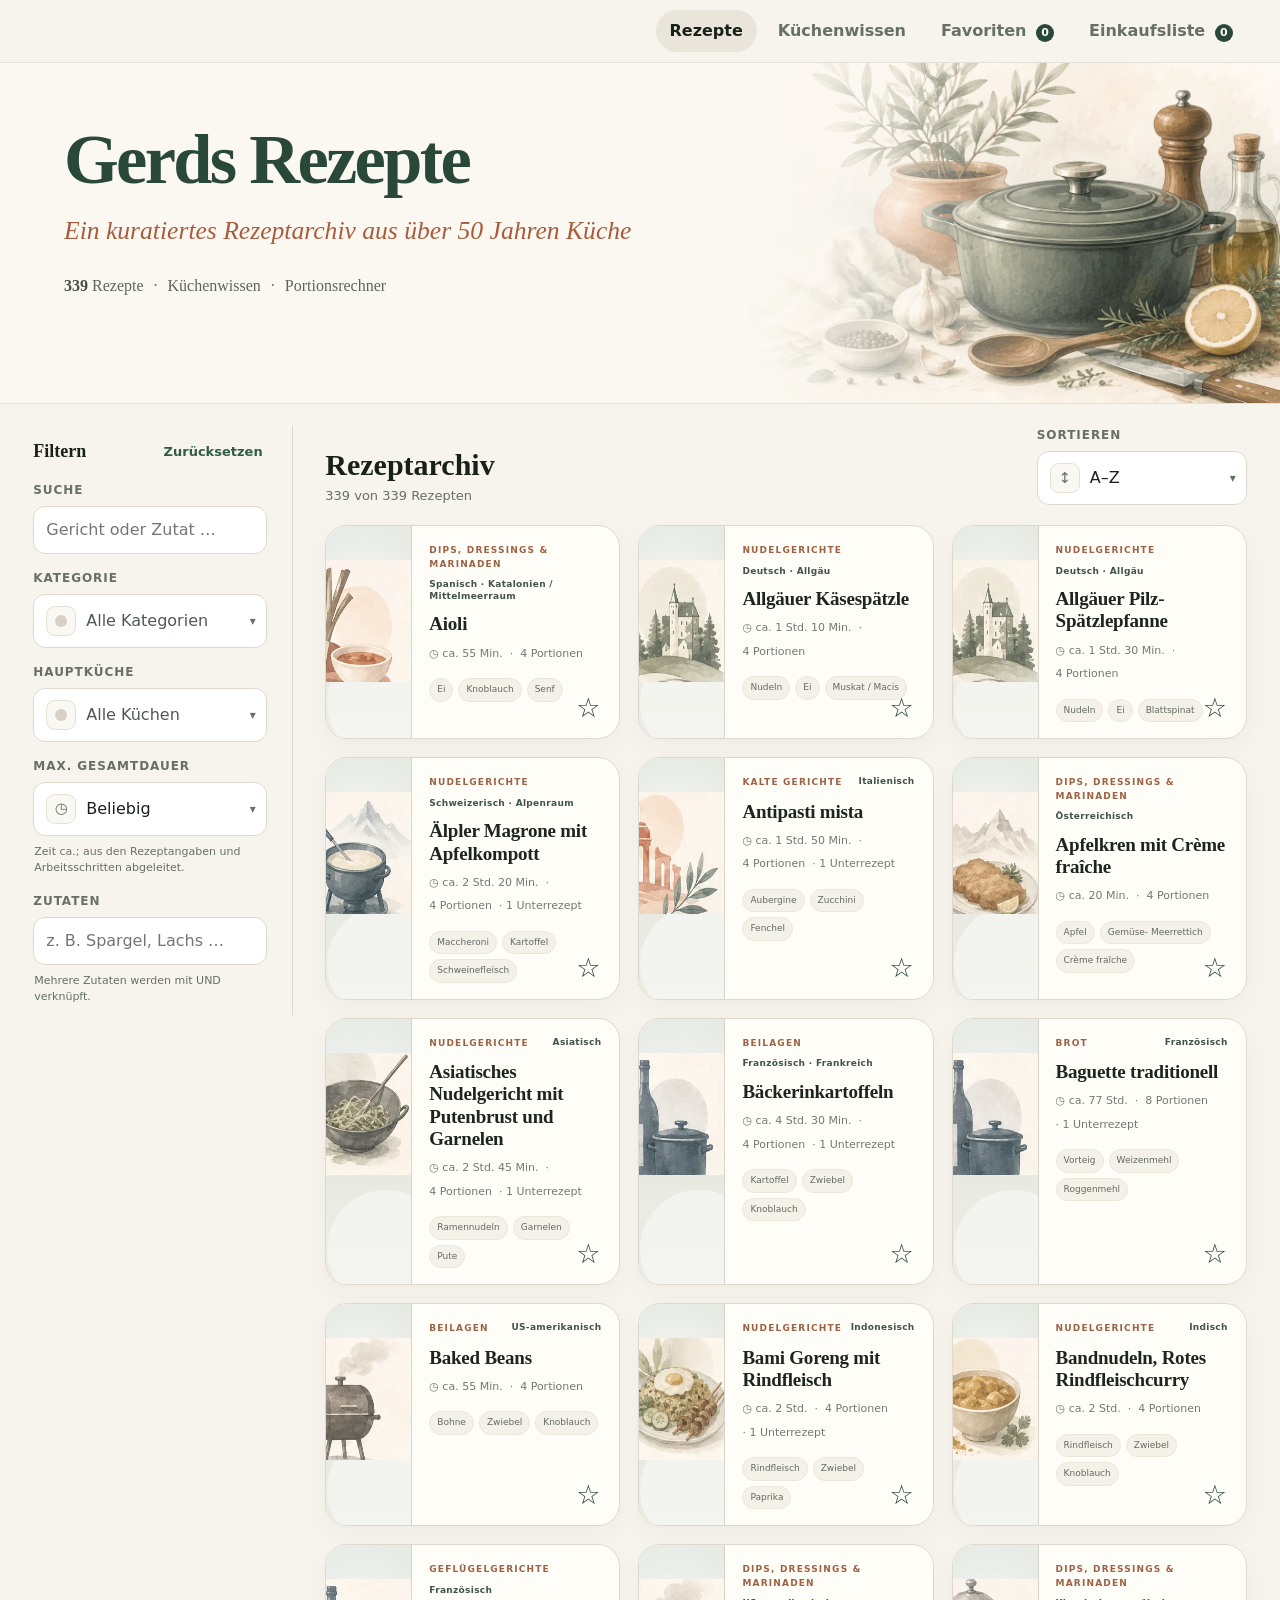
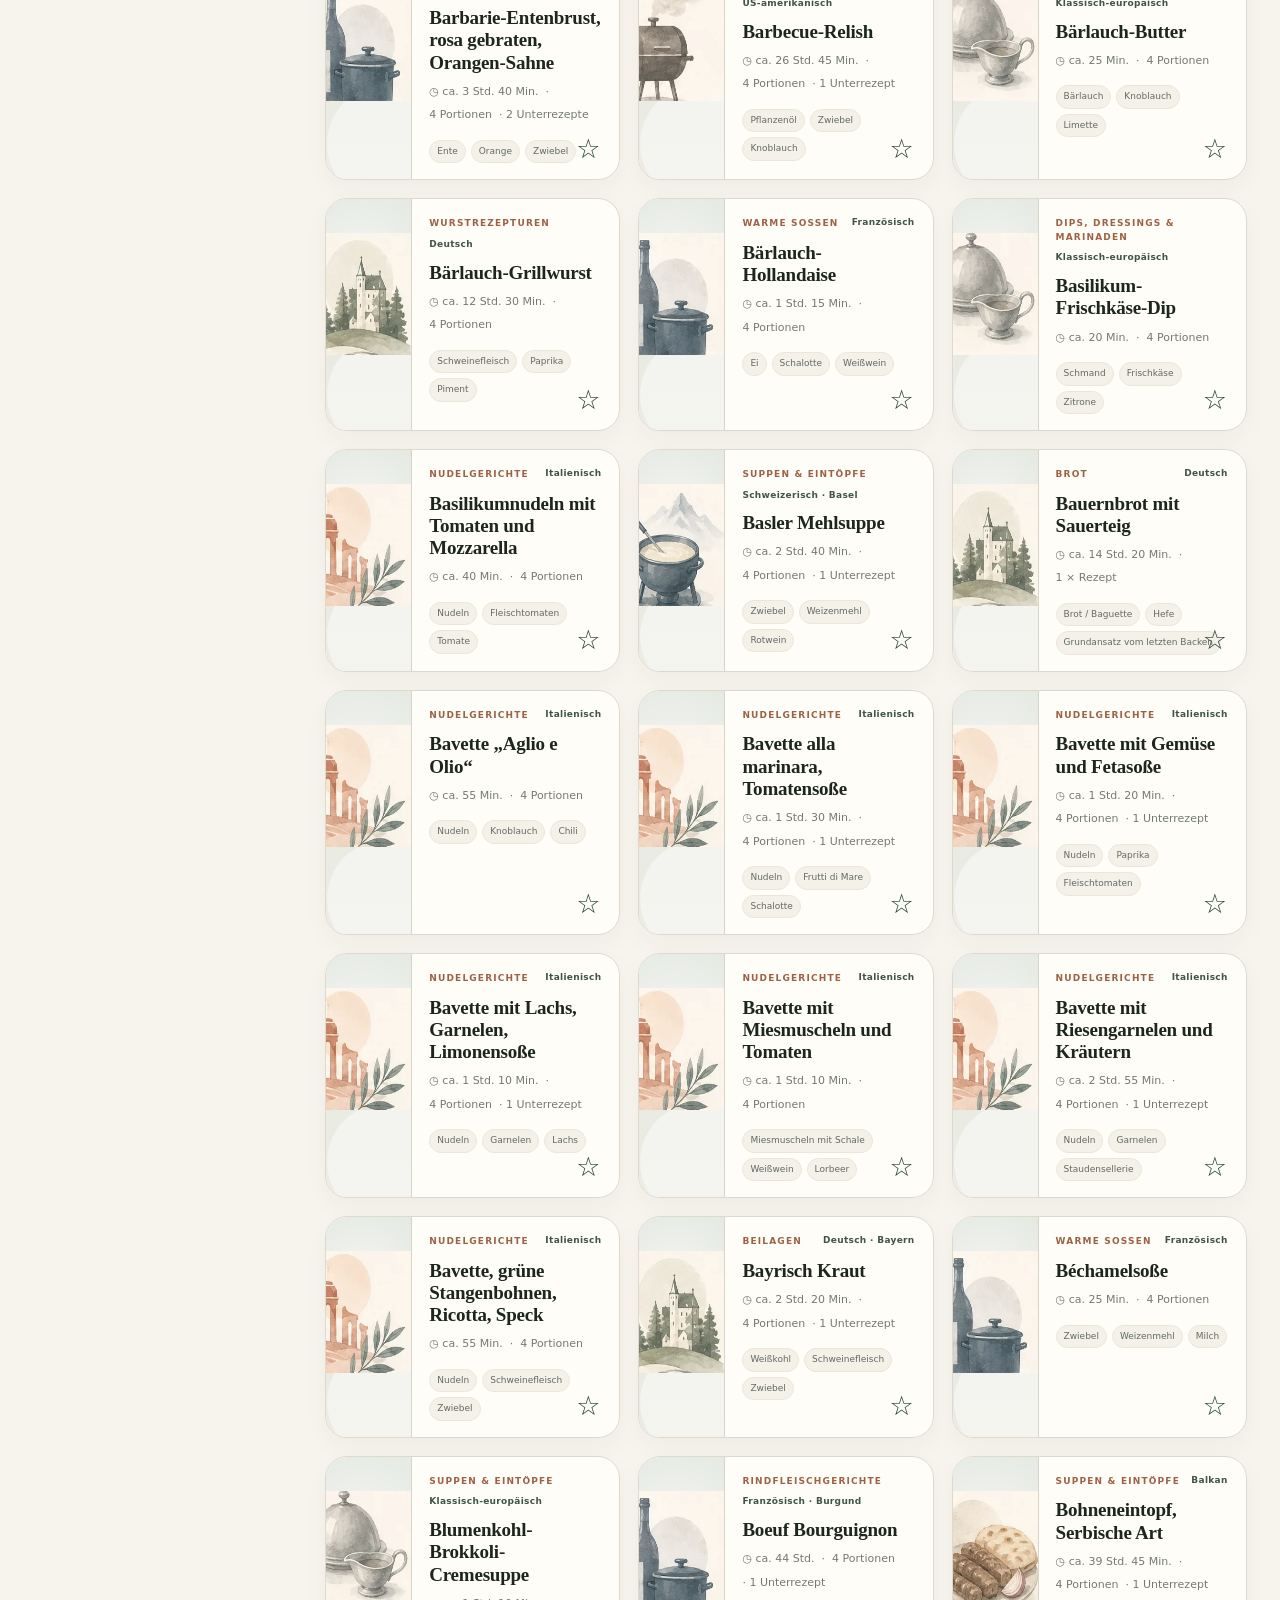
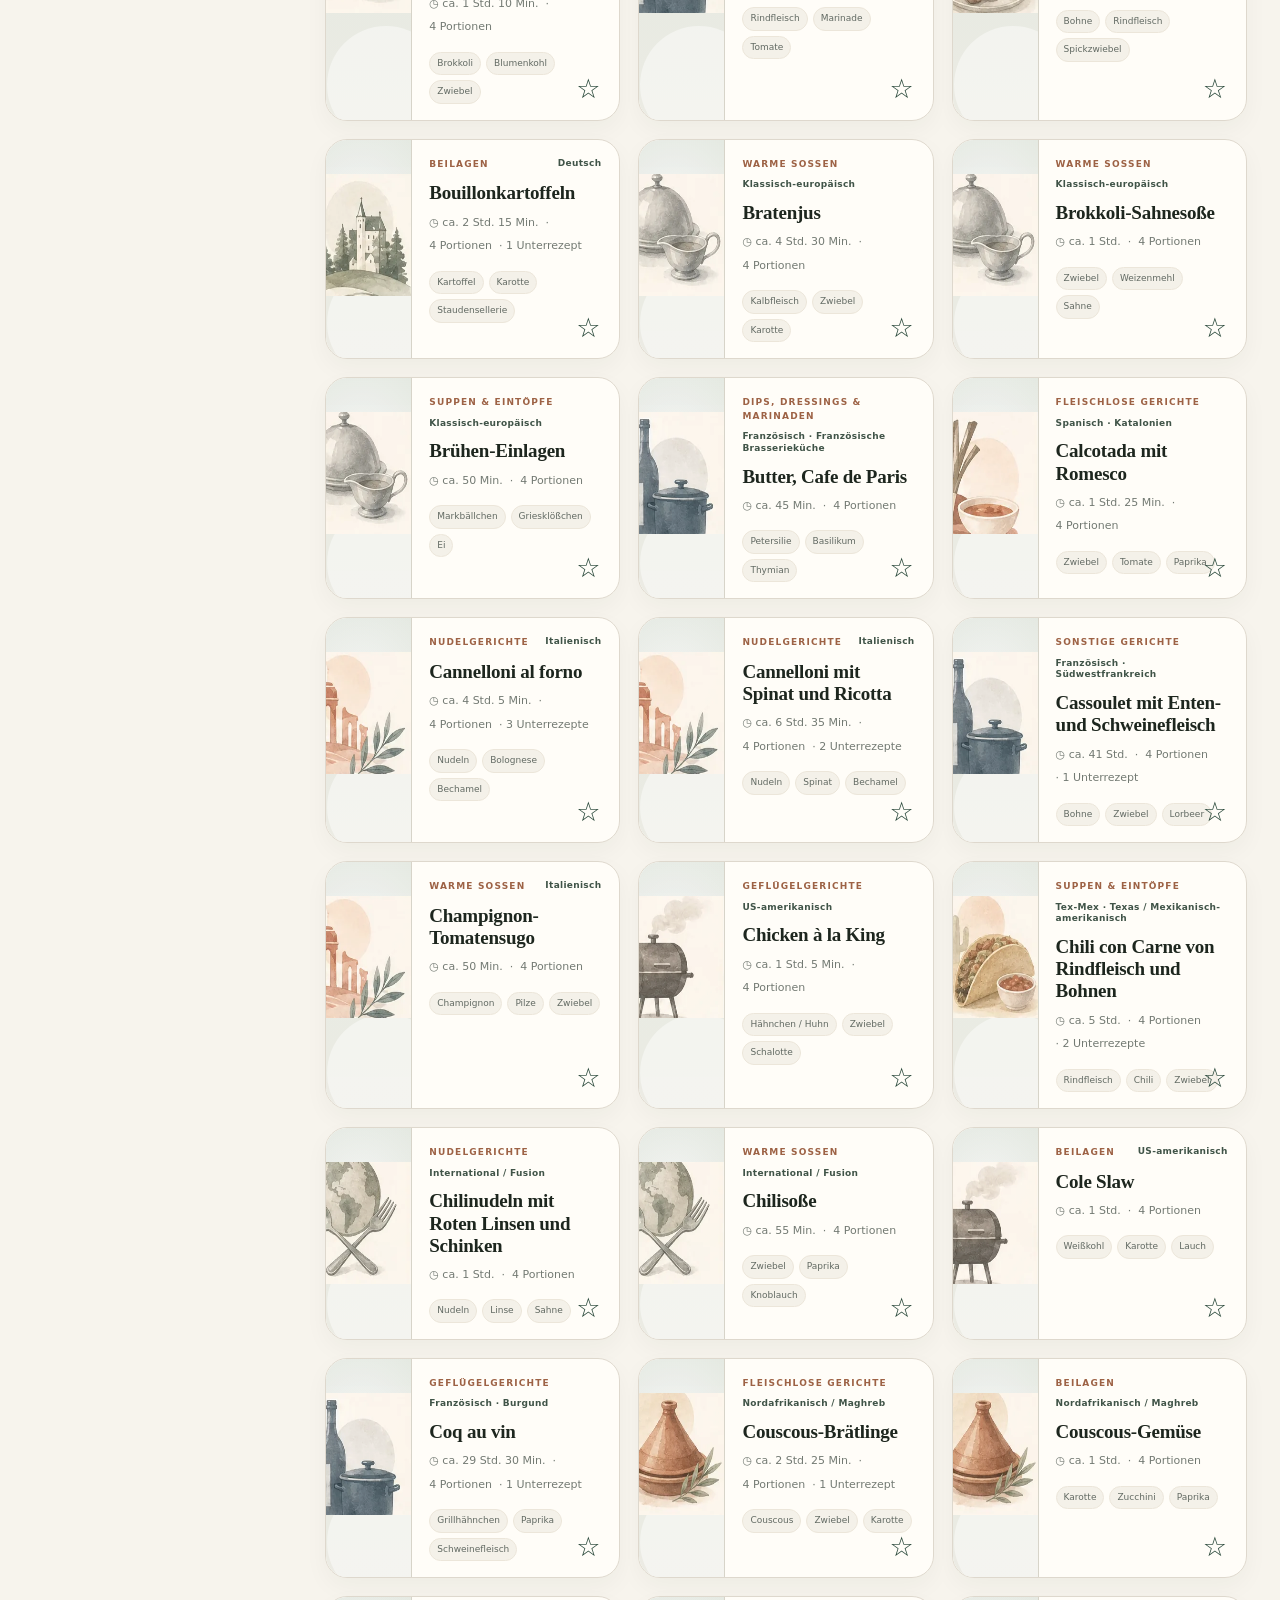
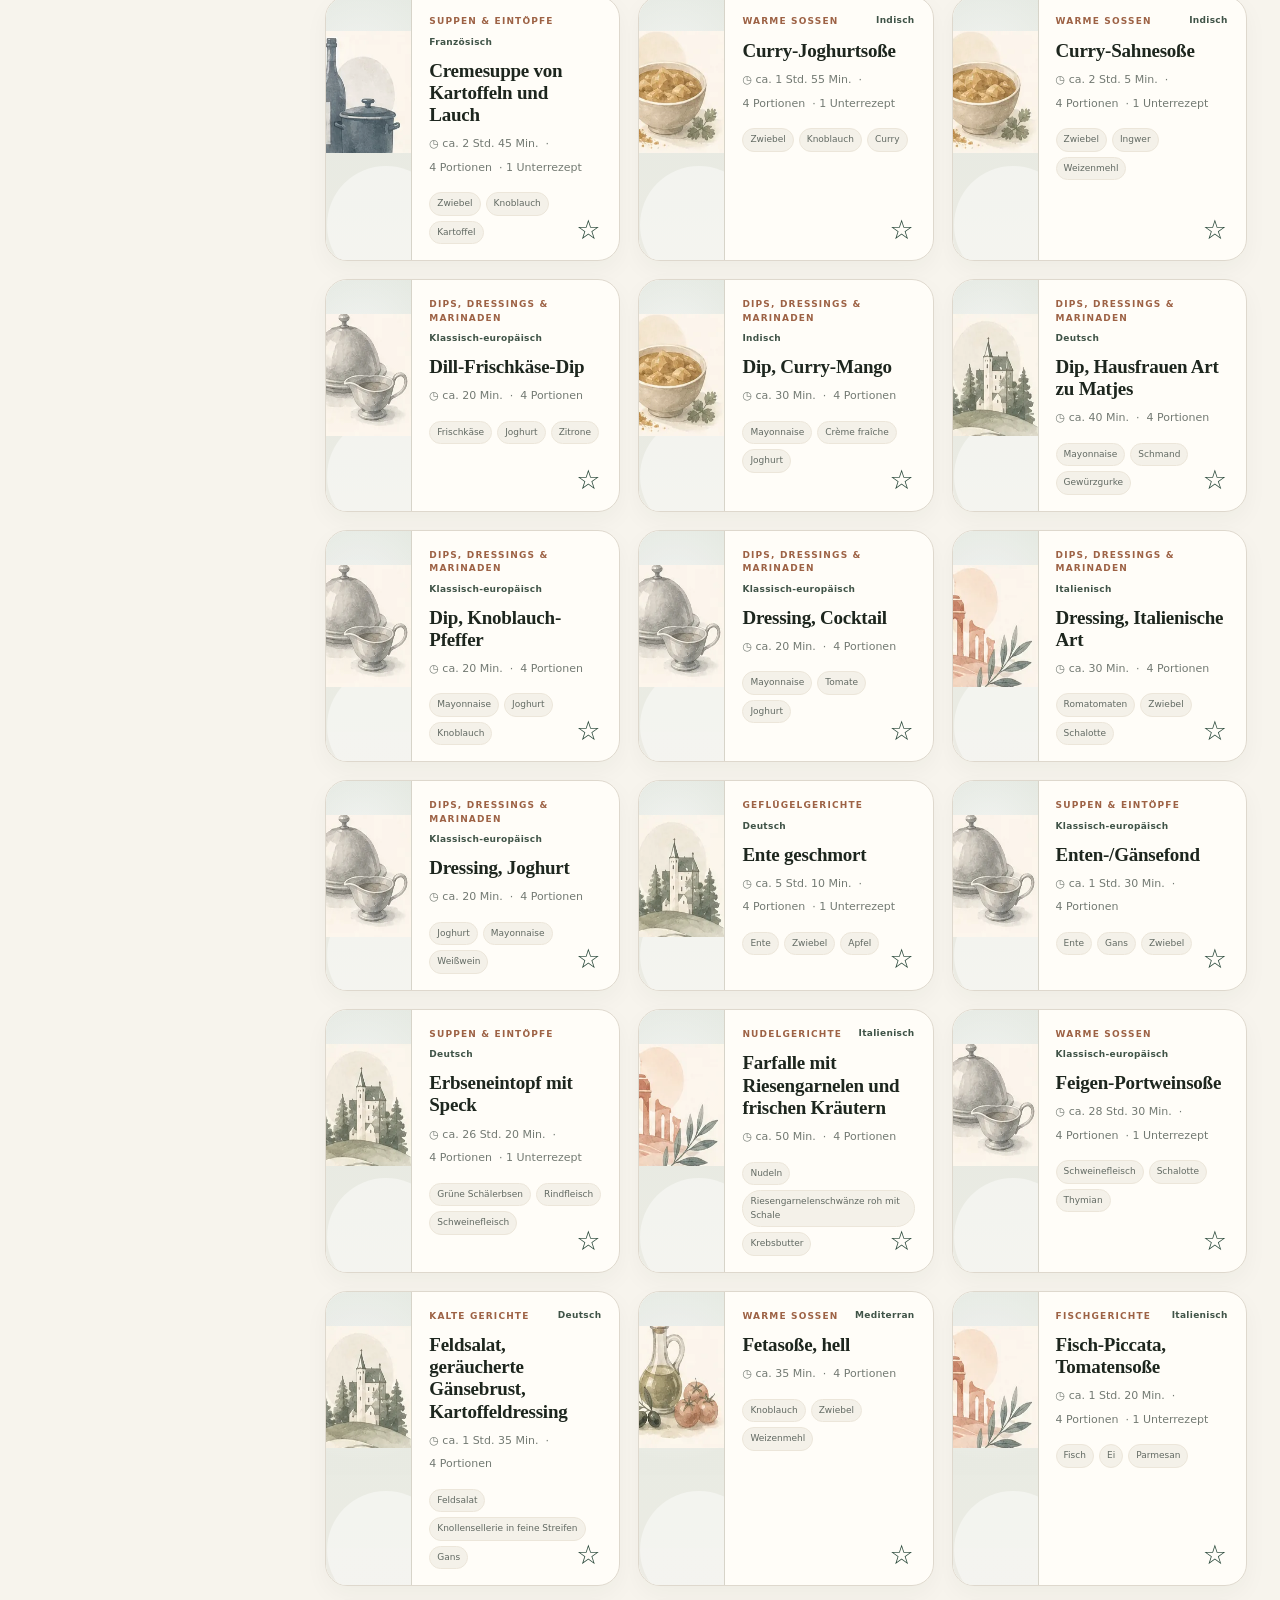
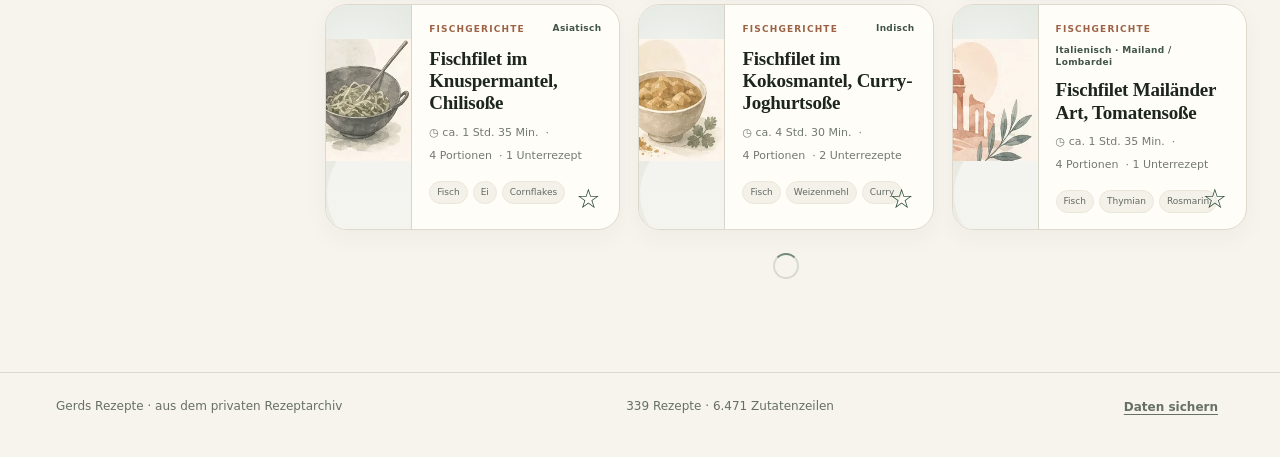
==== index.html @ 9d0038f2 "Remove unused Sortable dependency" ====
<!doctype html>
<html lang="de">
<head>
  <meta charset="utf-8">
  <meta name="viewport" content="width=device-width,initial-scale=1">
  <meta name="description" content="Gerds Rezepte – ein kuratiertes Rezeptarchiv aus über 50 Jahren Küche mit Küchenwissen und dynamischer Mengenberechnung.">
  <meta name="theme-color" content="#29483a">
  <meta name="color-scheme" content="light">
  <meta name="application-name" content="Gerds Rezepte">
  <meta name="mobile-web-app-capable" content="yes">
  <meta name="apple-mobile-web-app-capable" content="yes">
  <meta name="apple-mobile-web-app-status-bar-style" content="default">
  <meta name="apple-mobile-web-app-title" content="Gerds Rezepte">
  <link rel="canonical" href="https://david-bassler.github.io/gerds-rezepte/">
  <meta property="og:type" content="website">
  <meta property="og:locale" content="de_DE">
  <meta property="og:title" content="Gerds Rezepte">
  <meta property="og:description" content="Ein kuratiertes Rezeptarchiv aus über 50 Jahren Küche.">
  <meta property="og:url" content="https://david-bassler.github.io/gerds-rezepte/">
  <meta property="og:image" content="https://david-bassler.github.io/gerds-rezepte/assets/images/hero-kitchen.webp">
  <meta property="og:image:alt" content="Illustration mit Kochgeschirr, Kräutern und Küchenzutaten">
  <meta name="twitter:card" content="summary_large_image">
  <meta name="twitter:title" content="Gerds Rezepte">
  <meta name="twitter:description" content="Ein kuratiertes Rezeptarchiv aus über 50 Jahren Küche.">
  <meta name="twitter:image" content="https://david-bassler.github.io/gerds-rezepte/assets/images/hero-kitchen.webp">
  <title>Gerds Rezepte</title>
  <link rel="icon" href="assets/images/logo-kitchen.svg" type="image/svg+xml">
  <link rel="apple-touch-icon" href="assets/images/apple-touch-icon.png">
  <link rel="manifest" href="site.webmanifest">
  <link rel="preload" as="image" href="assets/images/hero-kitchen.webp">
  <link rel="stylesheet" href="styles.css">
  <link rel="stylesheet" href="lists.css">
  <link rel="stylesheet" href="nav-icons.css">
  <link rel="stylesheet" href="shopping-ui.css">
  <link rel="stylesheet" href="shopping-reorder.css">
  <link rel="stylesheet" href="shopping-focus.css">
  <link rel="stylesheet" href="pwa.css">
  <link rel="stylesheet" href="personal-data.css">
  <link rel="stylesheet" href="cook-mode.css">
  <link rel="stylesheet" href="timers.css">
</head>
<body>
  <header class="topbar">
    <div class="shell topbar-inner">
      <button type="button" class="brand" data-route="recipes" aria-label="Zur Rezeptübersicht">
        <span class="brand-mark" aria-hidden="true"><img src="assets/images/logo-kitchen.svg" alt=""></span>
        <span class="brand-copy"><strong>Gerds Rezepte</strong><small>Ein kuratiertes Rezeptarchiv aus über 50 Jahren Küche</small></span>
      </button>
      <nav class="nav" aria-label="Hauptnavigation">
        <button type="button" data-route="recipes">Rezepte</button>
        <button type="button" data-route="knowledge">Küchenwissen</button>
      </nav>
    </div>
  </header>
  <main id="app"></main>
  <footer><div class="shell footer-inner"><span>Gerds Rezepte · aus dem privaten Rezeptarchiv</span><span id="footerStats"></span></div></footer>
  <script>window.__gerdsInitialListHash=['#favoriten','#einkaufsliste'].includes(location.hash)?location.hash:'';</script>
  <script src="recipes-data.js"></script>
  <script src="data-fixes.js"></script>
  <script src="editorial-fixes.js"></script>
  <script src="shopping-eligibility.js"></script>
  <script src="recipe-card.js"></script>
  <script src="app.js"></script>
  <script src="glossary-boundary-fixes.js"></script>
  <script src="ingredient-ui.js"></script>
  <script>if(window.__gerdsInitialListHash){const route=window.__gerdsInitialListHash==='#favoriten'?'favorites':'shopping';history.replaceState({route},'',window.__gerdsInitialListHash);}</script>
  <script src="lists.js"></script>
  <script src="shopping-ui.js"></script>
  <script src="shopping-reorder.js"></script>
  <script src="shopping-focus.js"></script>
  <script src="timer-parser.js"></script>
  <script src="timers.js"></script>
  <script src="cook-mode.js"></script>
  <script src="personal-data.js"></script>
  <script src="pwa.js"></script>
</body>
</html>
---- styles.css ----
:root{--ink:#182019;--muted:#667066;--paper:#f7f4ed;--card:#fffdf8;--line:#ded9cc;--forest:#234936;--forest-2:#315d47;--sage:#dce5da;--cream:#eee7d7;--rust:#a85132;--gold:#b48745;--shadow:0 18px 50px rgba(34,43,34,.08);--radius:22px;--max:1220px}
*{box-sizing:border-box}html{scroll-behavior:smooth}body{margin:0;background:var(--paper);color:var(--ink);font-family:Inter,ui-sans-serif,system-ui,-apple-system,BlinkMacSystemFont,"Segoe UI",sans-serif;line-height:1.5}button,input,select,summary{font:inherit;color:inherit}button{cursor:pointer}a{color:inherit}img{max-width:100%;display:block}.shell{max-width:var(--max);margin:auto;padding:0 26px}
.topbar{position:sticky;top:0;z-index:30;background:rgba(247,244,237,.93);backdrop-filter:blur(16px);border-bottom:1px solid rgba(222,217,204,.8)}.topbar-inner{height:74px;display:flex;align-items:center;justify-content:space-between;gap:18px}.brand{display:flex;align-items:center;gap:12px;text-decoration:none;border:0;background:transparent;padding:0;text-align:left}.brand-mark{width:42px;height:42px;border-radius:50%;display:grid;place-items:center;background:var(--forest);color:white;font:700 23px Georgia,serif;box-shadow:inset 0 0 0 1px rgba(255,255,255,.15)}.brand strong{display:block;font:700 20px Georgia,serif;letter-spacing:.01em}.brand small{display:block;color:var(--muted);font-size:11px;letter-spacing:.08em;text-transform:uppercase;margin-top:1px}.nav{display:flex;gap:7px;align-items:center}.nav button{border:0;background:transparent;border-radius:999px;padding:9px 14px;font-weight:650;color:var(--muted)}.nav button.active,.nav button:hover{background:#e9e5da;color:var(--ink)}
.hero{padding:54px 0 28px}.hero-panel{position:relative;overflow:hidden;border-radius:32px;background:var(--forest);color:#fff;padding:48px 50px;box-shadow:var(--shadow)}.hero-panel:before,.hero-panel:after{content:"";position:absolute;border-radius:50%;border:1px solid rgba(255,255,255,.12)}.hero-panel:before{width:390px;height:390px;right:-120px;top:-180px}.hero-panel:after{width:250px;height:250px;right:70px;bottom:-180px}.eyebrow{font-size:12px;text-transform:uppercase;letter-spacing:.16em;font-weight:750;opacity:.72}.hero h1{font:700 clamp(38px,6vw,66px)/.98 Georgia,serif;letter-spacing:-.035em;margin:11px 0 16px;max-width:760px}.hero p{max-width:680px;color:rgba(255,255,255,.78);font-size:17px;margin:0}.hero-stats{display:flex;gap:28px;flex-wrap:wrap;margin-top:34px}.stat strong{display:block;font:700 25px Georgia,serif}.stat span{font-size:12px;color:rgba(255,255,255,.68);text-transform:uppercase;letter-spacing:.08em}
.workspace{display:grid;grid-template-columns:286px minmax(0,1fr);gap:28px;padding:22px 0 70px}.filters{align-self:start;position:sticky;top:96px;background:var(--card);border:1px solid var(--line);border-radius:var(--radius);padding:20px}.filter-title{display:flex;justify-content:space-between;align-items:center;margin-bottom:15px}.filter-title strong{font:700 18px Georgia,serif}.link-btn{border:0;background:transparent;color:var(--forest-2);padding:4px;font-size:13px;font-weight:700}.field{margin-top:15px}.field label{display:block;font-size:12px;text-transform:uppercase;letter-spacing:.08em;color:var(--muted);font-weight:750;margin:0 0 7px}.control{width:100%;border:1px solid var(--line);border-radius:12px;background:white;padding:11px 12px;outline:none}.control:focus{border-color:var(--forest-2);box-shadow:0 0 0 3px rgba(49,93,71,.11)}
.icon-select{position:relative}.icon-select summary{list-style:none;cursor:pointer}.icon-select summary::-webkit-details-marker{display:none}.icon-select-trigger{display:flex;align-items:center;justify-content:space-between;gap:10px;padding-right:10px}.icon-select-trigger-label{display:flex;align-items:center;gap:10px;min-width:0}.icon-select-caret{color:var(--muted);font-size:12px;flex:0 0 auto}.icon-select[open] .icon-select-trigger{border-color:var(--forest-2);box-shadow:0 0 0 3px rgba(49,93,71,.11)}.icon-select-menu{position:absolute;left:0;right:0;top:calc(100% + 6px);z-index:35;background:white;border:1px solid var(--line);border-radius:14px;box-shadow:0 20px 40px rgba(30,40,32,.14);padding:7px;max-height:320px;overflow:auto}.icon-option{width:100%;display:flex;align-items:center;gap:10px;border:0;background:transparent;text-align:left;padding:8px 9px;border-radius:10px}.icon-option:hover{background:#f3f0e8}.icon-option.selected{background:#edf3ee}.icon-option small{margin-left:auto;color:var(--muted);font-size:11px}.menu-text,.menu-placeholder{min-width:0;flex:1}.menu-placeholder{color:#4f5950}.menu-cuisine-icon{width:28px;height:28px;flex:0 0 28px;border-radius:9px;background-image:url("assets/images/cuisine-sprite.webp");background-size:600% 400%;background-repeat:no-repeat;filter:none}.menu-cuisine-icon.is-trigger{width:30px;height:30px;flex-basis:30px}.menu-cuisine-icon.is-empty{background:none;border:1px solid #e6e0d3;background-color:#faf8f2;position:relative}.menu-cuisine-icon.is-empty:before{content:"";position:absolute;inset:8px;border-radius:999px;background:#d7d2c5}.menu-category-icon{width:28px;height:28px;flex:0 0 28px;border-radius:9px;background-image:url("assets/images/category-sprite.webp");background-size:400% 400%;background-repeat:no-repeat;filter:none}.menu-category-icon.is-trigger{width:30px;height:30px;flex-basis:30px}.menu-category-icon.is-empty{background:none;border:1px solid #e6e0d3;background-color:#faf8f2;position:relative}.menu-category-icon.is-empty:before{content:"";position:absolute;inset:8px;border-radius:999px;background:#d7d2c5}.field .icon-select{width:100%}
.ingredient-wrap{position:relative}.suggestions{display:none;position:absolute;left:0;right:0;top:calc(100% + 5px);background:white;border:1px solid var(--line);border-radius:12px;box-shadow:0 15px 35px rgba(30,40,32,.13);padding:6px;z-index:20;max-height:310px;overflow:auto}.suggestions.open{display:block}.suggestions button{width:100%;display:flex;justify-content:space-between;gap:10px;border:0;background:transparent;text-align:left;padding:9px 10px;border-radius:8px}.suggestions button:hover{background:#f2efe7}.suggestions small{color:var(--muted)}.chips{display:flex;flex-wrap:wrap;gap:7px;margin-top:9px}.chip{display:inline-flex;align-items:center;gap:6px;border:1px solid #ccd7ce;background:#eef3ed;color:#234936;border-radius:999px;padding:6px 9px;font-size:12px;font-weight:650}.chip button{border:0;background:transparent;padding:0;line-height:1;font-size:15px;color:#53675a}.filter-note{font-size:11px;color:var(--muted);margin:8px 1px 0}
.catalog-head{display:flex;align-items:flex-end;justify-content:space-between;gap:18px;margin-bottom:20px}.catalog-head h2{font:700 30px Georgia,serif;margin:0}.catalog-head p{margin:4px 0 0;color:var(--muted);font-size:13px}.sort{border:1px solid var(--line);border-radius:12px;background:var(--card);padding:10px 12px}.recipe-grid{display:grid;grid-template-columns:repeat(3,minmax(0,1fr));gap:18px}.recipe-card{border:1px solid #ded8cd;border-radius:22px;background:rgba(255,253,248,.98);overflow:hidden;display:flex;min-width:0;min-height:188px;box-shadow:0 9px 24px rgba(34,43,34,.04);transition:transform .18s ease,border-color .18s ease,box-shadow .18s ease}.recipe-card:hover{transform:translateY(-2px);border-color:#cbc3b5;box-shadow:0 15px 32px rgba(34,43,34,.07)}.open-card{appearance:none;border:0;background:transparent;text-align:left;padding:0;color:inherit;width:100%;height:100%;display:grid;grid-template-columns:86px minmax(0,1fr)}.card-visual{position:relative;min-height:188px;height:100%;overflow:hidden;background:#eef1ea;border-right:1px solid rgba(211,205,193,.8);isolation:isolate}.card-visual.has-image{background-image:var(--card-image);background-repeat:no-repeat;background-position:center var(--card-pos-y,54%);background-size:auto var(--card-size-y,130%);filter:saturate(.74) contrast(.96)}.card-visual.no-image:before{content:"";position:absolute;inset:0;background:linear-gradient(180deg,rgba(35,73,54,.05),rgba(168,81,50,.035)),radial-gradient(circle at 42% 24%,rgba(255,255,255,.76),transparent 44%);z-index:0}.card-visual.no-image:after{content:"";position:absolute;inset:auto -34px -24px auto;width:118px;height:118px;border-radius:50%;background:rgba(255,255,255,.42);z-index:0}.card-cuisine-icon{position:absolute;z-index:1;width:122px;height:122px;left:-28px;top:34px;background-image:url("assets/images/cuisine-sprite.webp");background-size:600% 500%;background-repeat:no-repeat;filter:none;opacity:.96;mix-blend-mode:normal}.card-initials{position:absolute;left:14px;bottom:15px;font:700 36px Georgia,serif;color:rgba(35,73,54,.28);z-index:2}.sr-only{position:absolute!important;width:1px;height:1px;padding:0;margin:-1px;overflow:hidden;clip:rect(0,0,0,0);white-space:nowrap;border:0}.card-body{padding:18px 18px 16px 17px;display:flex;flex-direction:column;min-width:0}.category{font-size:9px;text-transform:uppercase;letter-spacing:.13em;font-weight:800;color:#9d6245}.card-taxonomy{display:flex;align-items:flex-start;justify-content:space-between;gap:8px;flex-wrap:wrap}.cuisine-badge{font-size:9px;font-weight:750;color:#405448;background:transparent;border:0;border-radius:0;padding:0;max-width:100%;line-height:1.3;letter-spacing:.035em}.recipe-card h3{font:700 19px/1.17 Georgia,serif;margin:11px 0 10px;letter-spacing:-.012em;color:#1d261e}.meta-row{display:flex;gap:7px;flex-wrap:wrap;color:#737a73;font-size:11px;margin-bottom:14px}.mini-tags{display:flex;gap:5px;flex-wrap:wrap;margin-top:auto;padding-top:2px}.mini-tag{font-size:9px;background:#f4f1e9;border:1px solid #ece6da;border-radius:999px;padding:4px 7px;color:#626a63}.load-wrap{text-align:center;margin-top:26px}.primary-btn,.secondary-btn{border-radius:999px;padding:10px 16px;font-weight:750;border:1px solid transparent}.primary-btn{background:var(--forest);color:#fff}.secondary-btn{background:var(--card);border-color:var(--line)}.empty{padding:60px 24px;text-align:center;border:1px dashed #cfc8ba;border-radius:20px;color:var(--muted)}
.print-scale-summary{display:none}.detail{padding:34px 0 80px}.detail-back{border:0;background:transparent;color:var(--forest-2);font-weight:750;padding:8px 0;margin-bottom:16px}.detail-hero{display:grid;grid-template-columns:minmax(0,1.55fr) minmax(280px,.65fr);gap:28px;align-items:start}.detail-title{font:700 clamp(36px,5vw,58px)/1 Georgia,serif;letter-spacing:-.035em;margin:9px 0 16px}.detail-lead{color:var(--muted);max-width:760px}.detail-meta{display:flex;flex-wrap:wrap;gap:10px;margin:20px 0}.meta-pill{border:1px solid var(--line);background:var(--card);border-radius:999px;padding:7px 11px;font-size:12px}.portion-box{background:var(--forest);color:white;border-radius:22px;padding:20px;position:sticky;top:96px}.portion-box label{display:block;text-transform:uppercase;letter-spacing:.1em;font-size:11px;opacity:.7;font-weight:800}.portion-control{display:flex;align-items:center;gap:9px;margin:10px 0}.portion-control button{width:42px;height:42px;border-radius:50%;border:1px solid rgba(255,255,255,.25);background:rgba(255,255,255,.08);color:white;font-size:22px}.portion-control input{width:88px;border:0;border-radius:10px;padding:9px 8px;text-align:center;font-size:22px;font-weight:800;background:white;color:var(--ink)}.portion-unit{font-weight:700}.portion-box small{display:block;color:rgba(255,255,255,.68);margin-top:4px}.detail-actions{display:flex;gap:8px;flex-wrap:wrap;margin-top:14px}.detail-actions button{border:1px solid rgba(255,255,255,.22);background:transparent;color:white;border-radius:999px;padding:8px 11px;font-weight:700}.gallery{display:grid;grid-template-columns:repeat(2,minmax(0,1fr));gap:10px;margin:18px 0 0}.gallery img{width:100%;aspect-ratio:4/3;object-fit:cover;border-radius:15px;border:1px solid var(--line)}
.personal-note{margin-top:22px;border:1px solid var(--line);border-radius:16px;background:rgba(255,253,248,.96);overflow:hidden}.personal-note summary{list-style:none;display:flex;align-items:center;justify-content:space-between;gap:14px;padding:13px 16px;cursor:pointer;color:var(--forest)}.personal-note summary::-webkit-details-marker{display:none}.personal-note summary span{font:700 17px Georgia,serif}.personal-note summary small{font-size:11px;font-weight:650;color:var(--muted)}.personal-note summary:after{content:"+";font-size:20px;line-height:1;color:var(--forest);margin-left:auto}.personal-note[open] summary:after{content:"−"}.personal-note-body{border-top:1px solid var(--line);padding:14px 16px 13px}.personal-note textarea{display:block;width:100%;min-height:104px;resize:vertical;border:1px solid #ddd6c8;border-radius:12px;background:#fff;color:var(--ink);padding:11px 12px;font:inherit;line-height:1.45}.personal-note textarea:focus{outline:2px solid rgba(41,72,58,.18);outline-offset:1px;border-color:rgba(41,72,58,.42)}.personal-note-footer{display:flex;align-items:center;justify-content:space-between;gap:12px;margin-top:8px;color:var(--muted);font-size:11px}.personal-note-footer button{border:0;background:transparent;color:#8e4d36;padding:3px 0;font:inherit;font-weight:700;cursor:pointer}.personal-note-print{display:none}
.recipe-content{display:grid;grid-template-columns:minmax(280px,.78fr) minmax(0,1.22fr);gap:34px;margin-top:38px}.section-card{background:var(--card);border:1px solid var(--line);border-radius:20px;padding:20px}.section-title{font:700 23px Georgia,serif;margin:0 0 15px}.ingredients{list-style:none;padding:0;margin:0}.ingredient{display:grid;grid-template-columns:92px minmax(0,1fr);gap:10px;border-top:1px solid #ece7db;padding:8px 0;align-items:baseline}.ingredient:first-child{border-top:0}.amount{font-variant-numeric:tabular-nums;font-weight:750;color:var(--forest)}.unit{font-weight:500;color:var(--muted);margin-left:3px}.ingredient-name{min-width:0}.ing-group{font-size:11px;text-transform:uppercase;letter-spacing:.1em;color:var(--rust);font-weight:800;margin:15px 0 2px;padding-top:8px;border-top:1px solid #e8e2d5}.notes{background:#f0eadc;border-left:4px solid var(--gold);padding:15px 16px;border-radius:8px;margin-top:16px}.notes strong{font:700 16px Georgia,serif}.notes p{margin:5px 0 0;font-size:13px}.steps{counter-reset:step;display:grid;gap:9px;margin:0;padding:0;list-style:none}.steps li{counter-increment:step;display:grid;grid-template-columns:30px minmax(0,1fr);gap:10px;align-items:start}.steps li:before{content:counter(step);width:27px;height:27px;border-radius:50%;display:grid;place-items:center;background:var(--sage);color:var(--forest);font-size:12px;font-weight:800;margin-top:1px}.steps li span{padding-top:2px}.process-section+.process-section{margin-top:28px}.subrecipes{margin-top:28px}.subrecipes-full{margin-top:36px;padding-top:28px;border-top:1px solid var(--line)}.subrecipes-full>.section-title{font-size:27px;margin-bottom:14px}.subrecipe{border:1px solid var(--line);border-radius:16px;background:var(--card);margin-top:9px;overflow:hidden}.subrecipe summary{list-style:none;padding:14px 16px;font-weight:800;cursor:pointer;display:flex;justify-content:space-between;gap:12px}.subrecipe summary::-webkit-details-marker{display:none}.subrecipe summary:after{content:"+";font-size:20px;color:var(--forest)}.subrecipe[open] summary:after{content:"−"}.sub-inner{border-top:1px solid var(--line);padding:22px 24px 24px;display:grid;grid-template-columns:minmax(300px,.9fr) minmax(0,1.35fr);gap:42px}.sub-inner .ingredient{grid-template-columns:100px minmax(0,1fr)}.subrecipe summary{font-size:16px;padding:16px 20px}.subrecipe .steps{max-width:820px}.fineprint{margin-top:22px;color:var(--muted);font-size:11px}.source-file{word-break:break-word}
.knowledge{padding:42px 0 80px}.knowledge-head h1{font:700 46px Georgia,serif;margin:8px 0}.knowledge-head p{color:var(--muted);max-width:760px}.knowledge-layout{display:grid;grid-template-columns:220px minmax(0,1fr);gap:28px;margin-top:30px}.knowledge-nav{position:sticky;top:98px;align-self:start;display:grid;gap:7px}.knowledge-nav a{text-decoration:none;padding:9px 11px;border-radius:10px;color:var(--muted);font-weight:650}.knowledge-nav a:hover{background:#ebe7dd;color:var(--ink)}.knowledge-section{scroll-margin-top:100px;margin-bottom:34px}.knowledge-section>h2{font:700 30px Georgia,serif;margin:0 0 14px}.prose-card{background:var(--card);border:1px solid var(--line);border-radius:20px;padding:22px;margin-bottom:12px}.prose-card h3{font:700 20px Georgia,serif;margin:0 0 10px}.prose-card p{margin:8px 0}.measure-table{width:100%;border-collapse:collapse;background:var(--card);border:1px solid var(--line);border-radius:18px;overflow:hidden}.measure-table th,.measure-table td{padding:10px 12px;border-bottom:1px solid #eae5da;text-align:left;vertical-align:top;font-size:13px}.measure-table th{background:#eee9dc;font-size:11px;text-transform:uppercase;letter-spacing:.08em}.measure-group td{background:#f5f1e8;font-weight:800;color:var(--forest)}.method-grid{display:grid;grid-template-columns:repeat(2,minmax(0,1fr));gap:10px}.method{background:var(--card);border:1px solid var(--line);border-radius:16px;padding:16px}.method h3{font:700 18px Georgia,serif;margin:0 0 6px}.method p{margin:4px 0;color:#4f5850;font-size:13px}
footer{border-top:1px solid var(--line);padding:24px 0 40px;color:var(--muted);font-size:12px}.footer-inner{display:flex;justify-content:space-between;gap:20px;flex-wrap:wrap}
@media(max-width:1050px){.recipe-grid{grid-template-columns:repeat(2,minmax(0,1fr))}.workspace{grid-template-columns:245px minmax(0,1fr)}}@media(max-width:820px){.shell{padding:0 18px}.topbar-inner{height:66px}.brand small{display:none}.nav button{padding:8px 10px}.hero{padding-top:28px}.hero-panel{padding:34px 28px}.workspace{display:block}.filters{position:static;margin-bottom:22px}.filter-grid-mobile{display:grid;grid-template-columns:repeat(2,minmax(0,1fr));gap:0 12px}.recipe-grid{grid-template-columns:repeat(2,minmax(0,1fr))}.detail-hero,.recipe-content,.knowledge-layout{grid-template-columns:1fr}.portion-box{position:static}.knowledge-nav{position:static;display:flex;overflow:auto}.sub-inner{grid-template-columns:1fr}}@media(max-width:560px){.shell{padding:0 14px}.brand strong{font-size:18px}.nav{gap:0}.nav button{font-size:12px}.hero-panel{border-radius:24px;padding:30px 22px}.hero h1{font-size:42px}.hero-stats{gap:18px}.filter-grid-mobile{grid-template-columns:1fr}.catalog-head{align-items:start;flex-direction:column}.recipe-grid{grid-template-columns:1fr}.recipe-card{min-height:170px}.open-card{grid-template-columns:76px minmax(0,1fr)}.card-visual{min-height:170px}.card-cuisine-icon{width:108px;height:108px;left:-27px;top:31px}.detail{padding-top:20px}.detail-title{font-size:39px}.recipe-content{margin-top:26px}.ingredient{grid-template-columns:82px minmax(0,1fr)}.gallery{grid-template-columns:1fr}.method-grid{grid-template-columns:1fr}.measure-scroll{overflow-x:auto}.measure-table{min-width:620px}.knowledge-head h1{font-size:38px}}
@page{size:A4;margin:14mm 15mm 16mm}
@media print{.personal-note{margin:0 0 5mm!important;border:0!important;border-top:1px solid #bbb!important;border-bottom:1px solid #bbb!important;border-radius:0!important;background:#fff!important;break-inside:avoid!important}.personal-note:not(.has-note){display:none!important}.personal-note summary{padding:2.5mm 0 1.5mm!important;cursor:default!important}.personal-note summary span{font-size:12pt!important;color:#111!important}.personal-note summary small,.personal-note summary:after,.personal-note textarea,.personal-note-footer{display:none!important}.personal-note-body,details.personal-note:not([open])>.personal-note-body{display:block!important;border:0!important;padding:0 0 2.5mm!important}.personal-note-print{display:block!important;white-space:pre-wrap;font-size:9.5pt;line-height:1.4;color:#222}
*{-webkit-print-color-adjust:exact;print-color-adjust:exact}.topbar,.filters,.catalog-head,.load-wrap,.infinite-sentinel,footer,.detail-back,.detail-actions,.portion-box,.gallery{display:none!important}html,body{background:#fff!important}body{font-size:10.5pt;line-height:1.38;color:#111}.shell{max-width:none!important;padding:0!important;margin:0!important}.detail{padding:0!important}.detail-hero{display:block!important}.detail-title{font-size:27pt;line-height:1.02;margin:3mm 0 2.5mm;letter-spacing:-.02em}.detail-lead{margin:0 0 2.5mm;font-size:9.5pt;color:#444}.category{font-size:7.5pt}.detail-taxonomy{margin-top:1.5mm;gap:4px}.detail-taxonomy span{padding:2px 6px;font-size:7.5pt;background:#fff;border-color:#bbb}.detail-meta{margin:2.5mm 0 1.5mm;gap:4px}.meta-pill{border:0;background:transparent;padding:0 8px 0 0;font-size:8.5pt;color:#444}.print-scale-summary{display:block!important;margin:1.5mm 0 4mm;padding:2.2mm 3mm;border-top:1px solid #bbb;border-bottom:1px solid #bbb;font-weight:700;font-size:10pt;color:#111}.recipe-content{display:block!important;margin-top:0!important}.section-card{background:#fff!important;border:0!important;border-radius:0!important;padding:0!important;margin:0 0 6mm!important;break-inside:auto!important}.section-title{font-size:16pt;margin:0 0 2.5mm;break-after:avoid}.ingredients{margin:0}.ingredient{grid-template-columns:34mm minmax(0,1fr);padding:1.5mm 0;border-top:1px solid #ddd;break-inside:avoid}.ingredient:first-child{border-top:0}.ing-group{margin:3mm 0 0;padding-top:2mm;break-after:avoid}.notes{margin-top:3mm;padding:2.5mm 3mm;border-left-width:2px;background:#f5f5f0!important;break-inside:avoid}.season-advice{margin-top:3mm;padding:3mm;border-radius:0;background:#faf8f2!important;break-inside:avoid}.season-head h3{font-size:12pt}.season-row{padding:1.5mm 0}.process-section{margin:0 0 6mm!important}.process-section+.process-section{margin-top:0!important}.steps{gap:1.5mm}.steps li{grid-template-columns:7mm minmax(0,1fr);gap:2mm;break-inside:avoid}.steps li:before{width:6mm;height:6mm;font-size:8pt}.subrecipes{margin-top:5mm}.subrecipes-full{padding-top:4mm;border-top:1px solid #aaa}.subrecipes>.section-title{margin-bottom:2mm}.subrecipe{border:1px solid #bbb;border-radius:0;margin:0 0 4mm;break-inside:auto!important}.subrecipe summary{padding:2.5mm 3mm;font-size:11pt;break-after:avoid}.subrecipe summary:after{display:none!important}.subrecipe .sub-inner,.subrecipe:not([open]) .sub-inner{display:block!important;border-top:1px solid #ccc;padding:3mm!important}.sub-inner>div+div{margin-top:4mm}.sub-inner h3{break-after:avoid}.sub-inner .ingredient{grid-template-columns:32mm minmax(0,1fr)}.glossary-term{border-bottom:0!important;text-decoration:none!important;color:inherit!important}.glossary-term:after{display:none!important}.fineprint{display:none!important}h1,h2,h3{break-after:avoid}p{orphans:3;widows:3}}
/* Mengenempfehlungen fuer Grundgewuerze */
.season-advice{margin-top:18px;padding:16px;border:1px solid #d7d2c4;border-radius:14px;background:#f7f3e9}.season-head{display:flex;justify-content:space-between;gap:12px;align-items:flex-start;margin-bottom:8px}.season-kicker{display:block;text-transform:uppercase;letter-spacing:.1em;font-size:10px;font-weight:850;color:var(--rust)}.season-head h3{font:700 18px Georgia,serif;margin:3px 0 0}.mass-badge{white-space:nowrap;border:1px solid #d4ccb9;background:white;border-radius:999px;padding:5px 9px;font-size:11px;font-weight:800;color:var(--forest)}.season-row{display:flex;justify-content:space-between;gap:15px;align-items:center;border-top:1px solid #e4ddce;padding:9px 0}.season-row span{display:flex;flex-direction:column;min-width:0}.season-row strong{font-size:14px}.season-row small{color:var(--muted);font-size:11px}.season-row b{font-variant-numeric:tabular-nums;color:var(--forest);white-space:nowrap}.season-advice p{margin:8px 0 0;color:var(--muted);font-size:11px;line-height:1.45}@media(max-width:420px){.season-head{display:block}.mass-badge{display:inline-block;margin-top:8px}.season-row{align-items:flex-end}}
/* Küchen-, Regions- und Stilklassifikation */
.card-taxonomy{display:flex;align-items:flex-start;justify-content:space-between;gap:8px;flex-wrap:wrap}.cuisine-badge{font-size:9px;font-weight:750;color:#405448;background:transparent;border:0;border-radius:0;padding:0;max-width:100%;line-height:1.3;letter-spacing:.035em}.detail-taxonomy{display:flex;flex-wrap:wrap;gap:6px;margin-top:8px}.detail-taxonomy span{display:inline-flex;border:1px solid var(--line);background:var(--card);border-radius:999px;padding:5px 9px;font-size:11px;font-weight:700;color:var(--forest)}
@media(max-width:560px){.card-taxonomy{display:block}.cuisine-badge{display:inline-block;margin-top:5px}}
.infinite-sentinel{height:72px;display:grid;place-items:center}.infinite-sentinel span{width:26px;height:26px;border:2px solid rgba(35,73,54,.14);border-top-color:rgba(35,73,54,.62);border-radius:50%;animation:recipe-load-spin .75s linear infinite}@keyframes recipe-load-spin{to{transform:rotate(360deg)}}
@media print{.detail-taxonomy{display:flex}.cuisine-badge{color:#333}}

/* Fachbegriffe: kurze Definitionen nach Wikipedia */
.glossary-term{position:relative;display:inline;border-bottom:1px dotted #738a78;color:inherit;cursor:help;outline:none}.glossary-term:focus{border-bottom-style:solid;color:var(--forest)}.glossary-term:after{content:attr(data-tooltip);position:absolute;left:50%;bottom:calc(100% + 9px);transform:translateX(-50%) translateY(3px);width:max-content;max-width:min(330px,75vw);padding:9px 11px;border-radius:10px;background:#1e3026;color:#fff;font:500 12px/1.4 Inter,ui-sans-serif,system-ui,sans-serif;letter-spacing:0;text-transform:none;box-shadow:0 10px 26px rgba(20,29,23,.18);opacity:0;visibility:hidden;pointer-events:none;z-index:80;transition:opacity .14s ease,transform .14s ease}.glossary-term:before{content:"";position:absolute;left:50%;bottom:calc(100% + 4px);width:8px;height:8px;background:#1e3026;transform:translateX(-50%) rotate(45deg);opacity:0;visibility:hidden;z-index:79}.glossary-term:hover:after,.glossary-term:focus:after,.glossary-term:hover:before,.glossary-term:focus:before{opacity:1;visibility:visible}.glossary-term:hover:after,.glossary-term:focus:after{transform:translateX(-50%) translateY(0)}@media(max-width:560px){.glossary-term:after{left:0;transform:translateY(3px);max-width:78vw}.glossary-term:hover:after,.glossary-term:focus:after{transform:translateY(0)}.glossary-term:before{left:12px}}

/* Breite Archivansicht: Detailseiten behalten die klassische Lesebreite. */
.hero{padding:0 0 34px}
.hero>.shell{max-width:none;width:100%;padding:0}
.hero-panel{border-radius:0;box-shadow:none;padding:64px clamp(26px,5vw,82px) 58px}
.workspace.shell{max-width:none;width:100%;padding-left:clamp(18px,2.6vw,46px);padding-right:clamp(18px,2.6vw,46px);grid-template-columns:minmax(225px,260px) minmax(0,1fr);gap:clamp(24px,2.5vw,44px)}
.catalog{min-width:0}
.filters{background:transparent;border:0;border-right:1px solid var(--line);border-radius:0;box-shadow:none;padding:0 clamp(20px,2vw,32px) 0 0}
.recipe-grid{grid-template-columns:repeat(auto-fill,minmax(286px,1fr));gap:18px}

@media(max-width:1050px){
  .workspace.shell{grid-template-columns:220px minmax(0,1fr);gap:24px}
  .filters{padding-right:22px}
  .recipe-grid{grid-template-columns:repeat(auto-fill,minmax(255px,1fr))}
}
@media(max-width:820px){
  .hero{padding-bottom:28px}
  .hero-panel{padding:42px 24px 38px}
  .workspace.shell{display:block;padding-left:18px;padding-right:18px}
  .filters{position:static;border-right:0;border-bottom:1px solid var(--line);padding:0 0 22px;margin-bottom:28px}
  .recipe-grid{grid-template-columns:repeat(auto-fill,minmax(250px,1fr))}
}
@media(max-width:560px){
  .hero-panel{padding:34px 20px 32px}
  .workspace.shell{padding-left:14px;padding-right:14px}
  .recipe-grid{grid-template-columns:1fr}
}

/* Zeit und Sortierung: dieselben Custom-Dropdowns wie Kategorie/Hauptküche */
.menu-utility-icon{width:28px;height:28px;flex:0 0 28px;border-radius:9px;border:1px solid #e6e0d3;background:#faf8f2;display:grid;place-items:center;color:#677268;font-size:15px;line-height:1}
.menu-utility-icon.is-trigger{width:30px;height:30px;flex-basis:30px}
.utility-select-menu .icon-option{min-height:44px}
.sort-field{min-width:210px}
.sort-field>label{display:block;font-size:12px;text-transform:uppercase;letter-spacing:.08em;color:var(--muted);font-weight:750;margin:0 0 7px}
.sort-picker{min-width:210px}
.sort-picker .icon-select-menu{min-width:230px;left:auto;right:0}
@media(max-width:560px){.sort-field,.sort-picker{width:100%;min-width:0}.sort-picker .icon-select-menu{left:0;right:0;min-width:0}.catalog-head{width:100%}}


/* v14 Hero: Illustration rechts, Text vollständig als HTML */
.hero{padding:0 0 34px;background:#fbf8f1}
.hero>.shell{max-width:none;width:100%;padding:0}
.hero-panel{position:relative;overflow:hidden;min-height:342px;border-radius:0;box-shadow:none;background:#fbf8f1;color:var(--ink);padding:60px clamp(26px,5vw,82px) 56px;border-bottom:1px solid rgba(222,217,204,.72)}
.hero-panel:before,.hero-panel:after{display:none}
.hero-copy{position:relative;z-index:2;width:min(650px,48vw);padding-top:4px}
.hero h1{font:700 clamp(52px,5.5vw,78px)/.95 Georgia,serif;letter-spacing:-.038em;margin:0;color:#29483a;max-width:none}
.hero-tagline{font:italic 500 clamp(20px,2vw,29px)/1.25 Georgia,serif!important;color:#a95c3d!important;margin:22px 0 0!important;max-width:650px!important}
.hero-meta{display:flex;align-items:center;gap:10px;flex-wrap:wrap;margin-top:28px;color:#5e655f;font:500 16px/1.4 Georgia,serif}
.hero-meta strong{font-weight:600;color:#444d46}
.hero-art{position:absolute;z-index:1;top:0;right:0;bottom:0;width:61%;background-image:url("assets/images/hero-kitchen.webp");background-repeat:no-repeat;background-position:right center;background-size:auto 100%;pointer-events:none}
.hero-art:after{content:"";position:absolute;top:0;right:0;bottom:0;width:min(570px,100%);background:linear-gradient(to right,#fbf8f1 0,rgba(251,248,241,.96) 11%,rgba(251,248,241,.72) 27%,rgba(251,248,241,.28) 47%,rgba(251,248,241,0) 68%);pointer-events:none}
@media(max-width:1100px){
  .hero-panel{min-height:324px;padding-top:54px;padding-bottom:50px}
  .hero-copy{width:min(610px,54vw)}
  .hero-art{width:58%;background-size:auto 96%}
  .hero-art:after{width:min(520px,100%)}
  .hero h1{font-size:clamp(48px,6vw,68px)}
  .hero-tagline{font-size:clamp(19px,2.2vw,25px)!important}
}
@media(max-width:820px){
  .hero{padding-bottom:28px}
  .hero-panel{min-height:300px;padding:42px 24px 38px}
  .hero-copy{width:64%;max-width:520px}
  .hero-art{width:56%;opacity:.72;background-size:auto 92%;background-position:right bottom}
  .hero-art:after{background:linear-gradient(to right,#fbf8f1 0,rgba(251,248,241,.9) 12%,rgba(251,248,241,.42) 30%,rgba(251,248,241,0) 54%)}
  .hero h1{font-size:clamp(44px,8vw,60px)}
  .hero-tagline{font-size:20px!important;margin-top:16px!important}
  .hero-meta{margin-top:22px;font-size:14px;gap:8px}
}
@media(max-width:620px){
  .hero-panel{min-height:310px;padding:34px 20px 32px}
  .hero-copy{width:100%;max-width:none}
  .hero-art{width:100%;opacity:.14;background-size:auto 100%;background-position:72% center}
  .hero-art:after{background:linear-gradient(to right,#fbf8f1 0,rgba(251,248,241,.62) 28%,rgba(251,248,241,0) 72%)}
  .hero h1{font-size:46px}
  .hero-tagline{font-size:19px!important;max-width:470px!important}
  .hero-meta{max-width:360px}
}
@media print{.hero{display:none!important}}


/* v15 Topbar: schlank im Seitenanfang, etwas höher sobald sie sticky ist. */
:root{--topbar-rest-height:62px;--topbar-sticky-height:62px;--topbar-sticky-gap:18px}
.topbar{height:var(--topbar-rest-height);background:transparent!important;backdrop-filter:none!important;border-bottom:0!important;isolation:isolate}
.topbar:before{content:"";position:absolute;z-index:-1;left:0;right:0;top:0;height:var(--topbar-rest-height);background:rgba(247,244,237,.94);backdrop-filter:blur(16px);-webkit-backdrop-filter:blur(16px);border-bottom:1px solid rgba(222,217,204,.72);box-shadow:0 0 0 rgba(34,43,34,0);transition:height .28s cubic-bezier(.2,.72,.25,1),background-color .28s ease,box-shadow .28s ease}
.topbar-inner{position:relative;z-index:1;max-width:none!important;width:100%;height:var(--topbar-rest-height)!important;padding-left:clamp(18px,2.6vw,46px);padding-right:clamp(18px,2.6vw,46px);justify-content:flex-end!important;transition:height .28s cubic-bezier(.2,.72,.25,1)}
.topbar.is-stuck:before{height:var(--topbar-sticky-height);background:rgba(247,244,237,.975);box-shadow:0 9px 28px rgba(34,43,34,.07)}
.topbar.is-stuck .topbar-inner{height:var(--topbar-sticky-height)!important}
.filters{top:calc(var(--topbar-sticky-height) + var(--topbar-sticky-gap))}
.portion-box{top:calc(var(--topbar-sticky-height) + var(--topbar-sticky-gap))}
.knowledge-nav{top:calc(var(--topbar-sticky-height) + var(--topbar-sticky-gap))}
.knowledge-section{scroll-margin-top:calc(var(--topbar-sticky-height) + 24px)}
@media(max-width:820px){:root{--topbar-rest-height:58px;--topbar-sticky-height:58px}.topbar-inner{padding-left:18px;padding-right:18px}.nav button{padding:7px 10px}}
@media(max-width:560px){.topbar-inner{padding-left:14px;padding-right:14px}}
@media(prefers-reduced-motion:reduce){.topbar:before,.topbar-inner{transition:none}}


/* v16 Topbar: Brand comes back only when sticky or on views without hero. */
.topbar-inner{justify-content:space-between!important;gap:18px}
.brand{display:flex;align-items:center;gap:12px;text-decoration:none;border:0;background:transparent;padding:0;min-width:0;opacity:0;visibility:hidden;pointer-events:none;max-width:0;overflow:hidden;transform:translateY(-4px);transition:opacity .24s ease,transform .28s cubic-bezier(.2,.72,.25,1),max-width .28s cubic-bezier(.2,.72,.25,1),visibility .24s step-end}
.topbar.show-brand .brand{opacity:1;visibility:visible;pointer-events:auto;max-width:520px;transform:translateY(0);transition:opacity .24s ease,transform .28s cubic-bezier(.2,.72,.25,1),max-width .28s cubic-bezier(.2,.72,.25,1),visibility 0s}
.brand-mark{width:40px;height:40px;border-radius:12px;display:grid;place-items:center;background:#f6f0e4;box-shadow:inset 0 0 0 1px rgba(47,86,67,.08)}
.brand-mark img{width:40px;height:40px;display:block}
.brand-copy{display:flex;flex-direction:column;align-items:flex-start;min-width:0}
.brand strong{display:block;font:700 20px/1.02 Georgia,serif;letter-spacing:-.02em;color:#29483a;white-space:nowrap}
.brand small{display:block;color:#8d614e;font:500 11.5px/1.2 Georgia,serif;letter-spacing:0;margin-top:2px;white-space:nowrap;text-transform:none}
.topbar:not(.show-brand) .nav{margin-left:auto}
body.has-hero:not([data-route]), body.has-hero{}
@media(max-width:820px){.topbar.show-brand .brand{max-width:360px}.brand-mark{width:36px;height:36px}.brand-mark img{width:36px;height:36px}.brand strong{font-size:18px}.brand small{font-size:10.5px}}
@media(max-width:560px){.brand small{display:none}.topbar.show-brand .brand{max-width:180px}.brand strong{font-size:17px}}
@media(prefers-reduced-motion:reduce){.brand{transition:none}}

/* v17: Hero bündig; Filter bekommt oben etwas Luft. */
.hero{padding:0!important}
.filters{padding-top:12px}
@media(max-width:820px){.hero{padding:0!important}.filters{padding-top:12px}}
@media(max-width:560px){.hero{padding:0!important}.filters{padding-top:12px}}
---- lists.css ----
.nav-list-button{position:relative}.nav-count{display:inline-flex;min-width:18px;height:18px;padding:0 5px;align-items:center;justify-content:center;border-radius:999px;background:#29483a;color:#fff;font-size:11px;line-height:1;margin-left:4px}.bookmark-btn{position:absolute;z-index:4;bottom:12px;right:12px;width:38px;height:38px;padding:0;border:0;background:transparent;box-shadow:none;display:grid;place-items:center;cursor:pointer;color:#29483a;font-size:27px;line-height:1;transition:transform .12s ease,color .12s ease}.bookmark-btn:hover{transform:scale(1.08)}.bookmark-btn:focus-visible{outline:2px solid #29483a;outline-offset:1px;border-radius:4px}.bookmark-btn.is-saved{background:transparent;color:#29483a}.recipe-card{position:relative}.detail-favorite{display:inline-flex;align-items:center;gap:7px;border:1px solid rgba(41,72,58,.24);background:#fff;color:#29483a;border-radius:999px;padding:9px 13px;font:inherit;font-weight:700;cursor:pointer;margin-top:14px}.detail-favorite.is-saved{background:#29483a;color:#fff}.ingredient.is-shopping-enabled{cursor:pointer;position:relative;padding-right:38px;border-radius:8px;transition:background .15s ease}.ingredient.is-shopping-enabled:hover{background:rgba(41,72,58,.06)}.ingredient.is-shopping-enabled::after{content:'＋';position:absolute;right:10px;top:50%;transform:translateY(-50%);width:24px;height:24px;display:grid;place-items:center;border-radius:999px;border:1px solid rgba(41,72,58,.24);color:#29483a;font-weight:700}.ingredient.is-in-shopping::after{content:'✓';background:#29483a;color:#fff}.ingredient.is-shopping-enabled .ingredient-name{pointer-events:none}.ingredient[data-recipe-reference="1"]{cursor:default!important;padding-right:0!important}.ingredient[data-recipe-reference="1"]:hover{background:transparent!important}.ingredient[data-recipe-reference="1"]::after{display:none!important;content:none!important}.list-page{padding:44px 0 72px}.list-head{display:flex;justify-content:space-between;gap:24px;align-items:end;margin-bottom:24px}.list-head h1{margin:6px 0 6px;font:700 clamp(32px,5vw,52px)/1.05 Georgia,serif;color:#20382e}.list-head p{margin:0;color:#617269}.list-actions{display:flex;gap:8px;flex-wrap:wrap}.list-actions button,.shopping-remove{border:1px solid rgba(41,72,58,.2);background:#fff;color:#29483a;border-radius:999px;padding:8px 12px;cursor:pointer}.favorite-grid{display:grid;grid-template-columns:repeat(3,minmax(0,1fr));gap:18px}.favorite-empty,.shopping-empty{padding:32px;border:1px dashed rgba(41,72,58,.25);border-radius:16px;background:#fff;color:#617269}.shopping-list{display:grid;gap:10px}.shopping-row{display:grid;grid-template-columns:auto minmax(0,1fr) auto auto;gap:12px;align-items:center;background:#fff;border:1px solid rgba(41,72,58,.12);border-radius:14px;padding:14px 16px}.shopping-row.is-done .shopping-name,.shopping-row.is-done .shopping-amount{text-decoration:line-through;opacity:.55}.shopping-check{width:20px;height:20px;accent-color:#29483a}.shopping-name strong{display:block}.shopping-name small{display:block;color:#7a887f;margin-top:2px}.shopping-amount{font-weight:700;text-align:right}.shopping-remove{padding:5px 9px}.shopping-note{margin:0 0 18px;color:#617269;font-size:14px}.topbar .nav .nav-list-button.active{color:#29483a;font-weight:800}
@media(max-width:900px){.favorite-grid{grid-template-columns:repeat(2,minmax(0,1fr))}.topbar .nav{gap:4px}.topbar .nav button{padding-left:8px;padding-right:8px}}
@media(max-width:680px){.topbar-inner{align-items:center}.topbar .nav{overflow-x:auto;scrollbar-width:none;white-space:nowrap;max-width:100%;padding-bottom:2px}.topbar .nav::-webkit-scrollbar{display:none}.topbar .nav button{font-size:13px}.brand-copy small{display:none}.favorite-grid{grid-template-columns:1fr}.list-head{align-items:flex-start;flex-direction:column}.shopping-row{grid-template-columns:auto minmax(0,1fr) auto}.shopping-remove{grid-column:3}.shopping-amount{grid-column:2;text-align:left}.nav-count{display:none}}
@media print{.bookmark-btn,.detail-favorite,.ingredient.is-shopping-enabled::after{display:none!important}}
---- nav-icons.css ----
/* Mobile Hauptnavigation: dieselben Ziele, kompakt als monochrome Icons. */
@media(max-width:680px){
  .topbar .nav{flex:0 0 auto;gap:2px;overflow:visible;max-width:none;padding-bottom:0}
  .topbar .nav>button{width:38px;height:38px;flex:0 0 38px;padding:0!important;display:grid;place-items:center;font-size:0!important;line-height:1}
  .topbar .nav>button::before{content:"";display:block;width:23px;height:23px;background:currentColor;-webkit-mask-position:center;-webkit-mask-repeat:no-repeat;-webkit-mask-size:contain;mask-position:center;mask-repeat:no-repeat;mask-size:contain}
  .topbar .nav>button[data-route="recipes"]::before{-webkit-mask-image:url("data:image/svg+xml,%3Csvg%20xmlns%3D%22http%3A%2F%2Fwww.w3.org%2F2000%2Fsvg%22%20viewBox%3D%220%200%2024%2024%22%20fill%3D%22none%22%20stroke%3D%22black%22%20stroke-width%3D%222%22%20stroke-linecap%3D%22round%22%20stroke-linejoin%3D%22round%22%3E%3Cpath%20d%3D%22M4%2019.5A2.5%202.5%200%200%201%206.5%2017H20%22%2F%3E%3Cpath%20d%3D%22M6.5%202H20v20H6.5A2.5%202.5%200%200%201%204%2019.5v-15A2.5%202.5%200%200%201%206.5%202z%22%2F%3E%3C%2Fsvg%3E");mask-image:url("data:image/svg+xml,%3Csvg%20xmlns%3D%22http%3A%2F%2Fwww.w3.org%2F2000%2Fsvg%22%20viewBox%3D%220%200%2024%2024%22%20fill%3D%22none%22%20stroke%3D%22black%22%20stroke-width%3D%222%22%20stroke-linecap%3D%22round%22%20stroke-linejoin%3D%22round%22%3E%3Cpath%20d%3D%22M4%2019.5A2.5%202.5%200%200%201%206.5%2017H20%22%2F%3E%3Cpath%20d%3D%22M6.5%202H20v20H6.5A2.5%202.5%200%200%201%204%2019.5v-15A2.5%202.5%200%200%201%206.5%202z%22%2F%3E%3C%2Fsvg%3E")}
  .topbar .nav>button[data-route="knowledge"]::before{-webkit-mask-image:url("data:image/svg+xml,%3Csvg%20xmlns%3D%22http%3A%2F%2Fwww.w3.org%2F2000%2Fsvg%22%20viewBox%3D%220%200%2024%2024%22%20fill%3D%22none%22%20stroke%3D%22black%22%20stroke-width%3D%222%22%20stroke-linecap%3D%22round%22%20stroke-linejoin%3D%22round%22%3E%3Cpath%20d%3D%22M6%2014v5a2%202%200%200%200%202%202h8a2%202%200%200%200%202-2v-5%22%2F%3E%3Cpath%20d%3D%22M6%2017h12%22%2F%3E%3Cpath%20d%3D%22M18%2014a4%204%200%200%200%200-8h-.2A6%206%200%200%200%206.2%206H6a4%204%200%200%200%200%208z%22%2F%3E%3C%2Fsvg%3E");mask-image:url("data:image/svg+xml,%3Csvg%20xmlns%3D%22http%3A%2F%2Fwww.w3.org%2F2000%2Fsvg%22%20viewBox%3D%220%200%2024%2024%22%20fill%3D%22none%22%20stroke%3D%22black%22%20stroke-width%3D%222%22%20stroke-linecap%3D%22round%22%20stroke-linejoin%3D%22round%22%3E%3Cpath%20d%3D%22M6%2014v5a2%202%200%200%200%202%202h8a2%202%200%200%200%202-2v-5%22%2F%3E%3Cpath%20d%3D%22M6%2017h12%22%2F%3E%3Cpath%20d%3D%22M18%2014a4%204%200%200%200%200-8h-.2A6%206%200%200%200%206.2%206H6a4%204%200%200%200%200%208z%22%2F%3E%3C%2Fsvg%3E")}
  .topbar .nav>button[data-list-route="favorites"]::before{-webkit-mask-image:url("data:image/svg+xml,%3Csvg%20xmlns%3D%22http%3A%2F%2Fwww.w3.org%2F2000%2Fsvg%22%20viewBox%3D%220%200%2024%2024%22%3E%3Cpath%20fill%3D%22black%22%20d%3D%22m12%202.6%202.9%205.9%206.5.9-4.7%204.6%201.1%206.5-5.8-3-5.8%203%201.1-6.5-4.7-4.6%206.5-.9z%22%2F%3E%3C%2Fsvg%3E");mask-image:url("data:image/svg+xml,%3Csvg%20xmlns%3D%22http%3A%2F%2Fwww.w3.org%2F2000%2Fsvg%22%20viewBox%3D%220%200%2024%2024%22%3E%3Cpath%20fill%3D%22black%22%20d%3D%22m12%202.6%202.9%205.9%206.5.9-4.7%204.6%201.1%206.5-5.8-3-5.8%203%201.1-6.5-4.7-4.6%206.5-.9z%22%2F%3E%3C%2Fsvg%3E")}
  .topbar .nav>button[data-list-route="shopping"]::before{-webkit-mask-image:url("data:image/svg+xml,%3Csvg%20xmlns%3D%22http%3A%2F%2Fwww.w3.org%2F2000%2Fsvg%22%20viewBox%3D%220%200%2024%2024%22%20fill%3D%22none%22%20stroke%3D%22black%22%20stroke-width%3D%222%22%20stroke-linecap%3D%22round%22%20stroke-linejoin%3D%22round%22%3E%3Cpath%20d%3D%22M14%202H6a2%202%200%200%200-2%202v16a2%202%200%200%200%202%202h12a2%202%200%200%200%202-2V8z%22%2F%3E%3Cpath%20d%3D%22M14%202v6h6%22%2F%3E%3Cpath%20d%3D%22M8%2013h8%22%2F%3E%3Cpath%20d%3D%22M8%2017h5%22%2F%3E%3C%2Fsvg%3E");mask-image:url("data:image/svg+xml,%3Csvg%20xmlns%3D%22http%3A%2F%2Fwww.w3.org%2F2000%2Fsvg%22%20viewBox%3D%220%200%2024%2024%22%20fill%3D%22none%22%20stroke%3D%22black%22%20stroke-width%3D%222%22%20stroke-linecap%3D%22round%22%20stroke-linejoin%3D%22round%22%3E%3Cpath%20d%3D%22M14%202H6a2%202%200%200%200-2%202v16a2%202%200%200%200%202%202h12a2%202%200%200%200%202-2V8z%22%2F%3E%3Cpath%20d%3D%22M14%202v6h6%22%2F%3E%3Cpath%20d%3D%22M8%2013h8%22%2F%3E%3Cpath%20d%3D%22M8%2017h5%22%2F%3E%3C%2Fsvg%3E")}
  .topbar .nav .nav-count{display:none!important}
}
@media(max-width:390px){
  .topbar-inner{gap:8px}
  .topbar .nav>button{width:36px;height:36px;flex-basis:36px}
  .topbar .nav>button::before{width:22px;height:22px}
  .topbar.show-brand .brand{max-width:150px}
}
@media(max-width:350px){
  .topbar.show-brand .brand-copy{display:none}
  .topbar.show-brand .brand{max-width:36px}
}
---- shopping-ui.css ----
.shopping-manual-form{display:grid;grid-template-columns:minmax(0,1.5fr) minmax(120px,.65fr) auto;gap:8px;margin:0 0 18px}.shopping-manual-form input{min-width:0;border:1px solid rgba(41,72,58,.2);background:#fff;color:#20382e;border-radius:999px;padding:10px 13px;font:inherit}.shopping-manual-form input:focus{outline:2px solid rgba(41,72,58,.22);outline-offset:1px}.shopping-manual-form button{border:1px solid #29483a;background:#29483a;color:#fff;border-radius:999px;padding:10px 15px;font:inherit;font-weight:700;cursor:pointer}@media(max-width:680px){.shopping-manual-form{grid-template-columns:minmax(0,1fr) auto}.shopping-manual-form #manualShoppingArticle{grid-column:1/-1}}
.shopping-sources{margin-top:6px;font-size:12px;color:#617269}.shopping-sources summary{width:max-content;max-width:100%;cursor:pointer;color:#29483a;font-weight:700;list-style-position:outside}.shopping-source-links{display:flex;flex-wrap:wrap;gap:5px 8px;margin-top:6px}.shopping-source-links a{color:#29483a;text-decoration:underline;text-underline-offset:2px}.shopping-share-button{font-weight:700}.shopping-print-button{font-weight:700}.shopping-note{display:none}
@media print{
  @page{size:auto;margin:10mm}
  body[data-route="shopping"] .topbar,body[data-route="shopping"] footer{display:none!important}
  body[data-route="shopping"] .list-page{padding:0!important}
  body[data-route="shopping"] .list-page .shell{max-width:none!important;width:auto!important;padding:0!important;margin:0!important}
  body[data-route="shopping"] .list-head{display:block!important;margin:0 0 5mm!important}
  body[data-route="shopping"] .list-head .category,body[data-route="shopping"] .list-head p,body[data-route="shopping"] .list-actions,body[data-route="shopping"] .shopping-manual-form,body[data-route="shopping"] .shopping-note,body[data-route="shopping"] .shopping-check,body[data-route="shopping"] .shopping-edit,body[data-route="shopping"] .shopping-inline-edit,body[data-route="shopping"] .shopping-remove,body[data-route="shopping"] .shopping-sources{display:none!important}
  body[data-route="shopping"] .list-head h1{margin:0!important;font-size:20pt!important;line-height:1.1!important;color:#000!important}
  body[data-route="shopping"] .shopping-list{display:grid!important;grid-template-columns:repeat(2,minmax(0,1fr))!important;column-gap:8mm!important;row-gap:0!important}
  body[data-route="shopping"] .shopping-row{display:grid!important;grid-template-columns:14px minmax(0,1fr) auto!important;gap:4px 6px!important;align-items:baseline!important;padding:3px 0!important;border:0!important;border-bottom:1px solid #bbb!important;border-radius:0!important;background:transparent!important;break-inside:avoid!important;page-break-inside:avoid!important;color:#000!important}
  body[data-route="shopping"] .shopping-row::before{content:'□';grid-column:1;font-size:11pt;line-height:1}
  body[data-route="shopping"] .shopping-row.is-done::before{content:'☑'}
  body[data-route="shopping"] .shopping-name{grid-column:2!important;min-width:0!important}
  body[data-route="shopping"] .shopping-name strong{font-size:10pt!important;line-height:1.15!important;color:#000!important}
  body[data-route="shopping"] .shopping-name small{font-size:7.5pt!important;line-height:1.15!important;color:#444!important;margin-top:1px!important}
  body[data-route="shopping"] .shopping-amount{grid-column:3!important;font-size:9.5pt!important;line-height:1.15!important;text-align:right!important;color:#000!important;white-space:nowrap!important}
}
.shopping-row.is-manual{grid-template-columns:auto minmax(0,1fr) auto auto auto}
.shopping-editable{cursor:pointer}
.shopping-row.is-manual .shopping-editable:hover strong,.shopping-row.is-manual .shopping-editable:hover.shopping-amount{text-decoration:underline;text-underline-offset:3px}
.shopping-edit{border:1px solid rgba(41,72,58,.2);background:#fff;color:#29483a;border-radius:999px;width:31px;height:31px;padding:0;display:grid;place-items:center;font-size:16px;line-height:1;cursor:pointer}
.shopping-row.is-editing{grid-template-columns:auto minmax(0,1fr)}
.shopping-inline-edit{grid-column:2/-1;display:grid;grid-template-columns:minmax(0,1.3fr) minmax(110px,.7fr) auto;gap:8px;align-items:center}
.shopping-inline-edit input{min-width:0;border:1px solid rgba(41,72,58,.22);background:#fff;color:#20382e;border-radius:999px;padding:9px 12px;font:inherit}
.shopping-inline-edit input:focus{outline:2px solid rgba(41,72,58,.2);outline-offset:1px}
.shopping-inline-actions{display:flex;gap:6px}
.shopping-inline-actions button{border:1px solid rgba(41,72,58,.2);background:#fff;color:#29483a;border-radius:999px;padding:8px 11px;font:inherit;font-size:12px;font-weight:750;cursor:pointer}
.shopping-inline-actions button[type="submit"]{background:#29483a;color:#fff;border-color:#29483a}
@media(max-width:680px){
  .shopping-row.is-manual{grid-template-columns:auto minmax(0,1fr) auto auto}
  .shopping-row.is-manual .shopping-amount{grid-column:2;text-align:left}
  .shopping-row.is-manual .shopping-edit{grid-column:3;grid-row:1/3}
  .shopping-row.is-manual .shopping-remove{grid-column:4;grid-row:1/3}
  .shopping-inline-edit{grid-template-columns:1fr}
  .shopping-inline-actions{justify-content:flex-start}
}
---- shopping-reorder.css ----
.shopping-list{display:grid;gap:8px;position:relative}
.shopping-category-header{display:grid;grid-template-columns:auto minmax(0,1fr);gap:10px;align-items:center;margin:14px 2px 2px;padding:8px 10px;border-radius:11px;background:rgba(41,72,58,.07);color:#29483a}
.shopping-category-header:first-child{margin-top:2px}
.shopping-category-header>div{display:flex;align-items:baseline;justify-content:space-between;gap:12px;min-width:0}
.shopping-category-header strong{font:700 16px Georgia,serif}
.shopping-category-header small{font-size:10px;font-weight:700;color:#758179;white-space:nowrap}
.shopping-category-drag,.shopping-drag-handle{width:30px;height:34px;padding:0;border:0;background:transparent;color:#6b786f;display:grid;place-items:center;cursor:grab;border-radius:8px;touch-action:none;user-select:none;-webkit-user-select:none}
.shopping-category-drag{width:28px;height:30px}
.shopping-category-drag:hover,.shopping-drag-handle:hover{color:#29483a;background:rgba(41,72,58,.06)}
.shopping-category-drag:focus-visible,.shopping-drag-handle:focus-visible{outline:2px solid #29483a;outline-offset:1px}
.shopping-category-drag svg,.shopping-drag-handle svg{width:16px;height:20px;display:block;fill:currentColor;pointer-events:none}
.shopping-row{grid-template-columns:auto auto minmax(0,1fr) auto auto}
.shopping-category-badge{display:inline-block!important;width:max-content;max-width:100%;margin-top:5px!important;padding:3px 7px;border-radius:999px;background:rgba(169,92,61,.09);color:#96533a!important;font-size:9px!important;font-weight:800;line-height:1.2;text-decoration:none!important}
.shopping-row.shopping-is-loose{border-style:dashed;border-color:rgba(169,92,61,.28)}
.shopping-row.shopping-is-loose .shopping-drag-handle{color:#9b6048}
.shopping-drag-source{opacity:.28!important}
.shopping-drop-indicator{height:4px;border-radius:999px;background:#a95c3d;box-shadow:0 0 0 2px rgba(169,92,61,.12);margin:1px 3px}
.shopping-drag-ghost{position:fixed;z-index:1800;top:0;left:0;width:min(420px,calc(100vw - 32px));pointer-events:none;transform:translate3d(-9999px,-9999px,0);filter:drop-shadow(0 18px 28px rgba(25,39,31,.2))}
.shopping-drag-ghost>.shopping-category-header,.shopping-drag-ghost>.shopping-row{margin:0!important;opacity:.98;background:#fffdf8!important;box-shadow:0 0 0 1px rgba(41,72,58,.18)}
.shopping-drag-ghost.is-category{display:grid;gap:5px;padding:6px;border-radius:14px;background:#f8f6f0}
.shopping-drag-ghost.is-category>small{padding:0 8px 4px;color:#617269;font-size:10px;font-weight:700}
.shopping-drag-ghost .shopping-category-drag,.shopping-drag-ghost .shopping-drag-handle{display:none!important}
body.shopping-drag-active{cursor:grabbing;user-select:none;-webkit-user-select:none}
.shopping-row.is-manual{grid-template-columns:auto auto minmax(0,1fr) auto auto auto}
.shopping-row.is-editing{grid-template-columns:auto auto minmax(0,1fr)}
.shopping-row.is-editing .shopping-inline-edit{grid-column:3/-1}
@media(max-width:680px){
  .shopping-category-header{margin-top:12px;padding:7px 8px}
  .shopping-category-header strong{font-size:15px}
  .shopping-row{grid-template-columns:auto auto minmax(0,1fr) auto}
  .shopping-drag-handle{grid-column:1;grid-row:1 / span 2;align-self:center;width:28px}
  .shopping-check{grid-column:2;grid-row:1}
  .shopping-name{grid-column:3;grid-row:1}
  .shopping-amount{grid-column:3;grid-row:2;text-align:left}
  .shopping-remove{grid-column:4;grid-row:1 / span 2;align-self:center}
  .shopping-row.is-manual{grid-template-columns:auto auto minmax(0,1fr) auto auto}
  .shopping-row.is-manual .shopping-drag-handle{grid-column:1}
  .shopping-row.is-manual .shopping-check{grid-column:2}
  .shopping-row.is-manual .shopping-name{grid-column:3}
  .shopping-row.is-manual .shopping-amount{grid-column:3}
  .shopping-row.is-manual .shopping-edit{grid-column:4;grid-row:1 / span 2}
  .shopping-row.is-manual .shopping-remove{grid-column:5;grid-row:1 / span 2}
  .shopping-row.is-editing{grid-template-columns:auto auto minmax(0,1fr)}
  .shopping-row.is-editing .shopping-inline-edit{grid-column:3/-1}
  .shopping-drag-ghost{width:min(330px,calc(100vw - 24px))}
}
@media(prefers-reduced-motion:reduce){.shopping-drag-ghost{filter:none}}
@media print{
  body[data-route="shopping"] .shopping-category-drag,body[data-route="shopping"] .shopping-drag-handle,body[data-route="shopping"] .shopping-drop-indicator,body[data-route="shopping"] .shopping-drag-ghost{display:none!important}
  body[data-route="shopping"] .shopping-category-header{display:block!important;grid-column:1/-1!important;margin:4mm 0 1mm!important;padding:0 0 1mm!important;border:0!important;border-bottom:1.5px solid #555!important;border-radius:0!important;background:transparent!important;color:#000!important;break-after:avoid!important}
  body[data-route="shopping"] .shopping-category-header strong{font-size:11pt!important;color:#000!important}
  body[data-route="shopping"] .shopping-category-header small{display:none!important}
  body[data-route="shopping"] .shopping-category-badge{padding:0!important;margin:1px 0 0!important;background:transparent!important;color:#555!important;font-size:7pt!important}
  body[data-route="shopping"] .shopping-row.shopping-is-loose{border-style:solid!important}
}
---- shopping-focus.css ----
.shopping-focus-launch{font-weight:800;order:-1}
body.shopping-focus-mode{overflow:auto;background:#f7f4ed;overscroll-behavior:none;touch-action:pan-y}
body.shopping-focus-mode .topbar,body.shopping-focus-mode footer,body.shopping-focus-mode .list-head,body.shopping-focus-mode .shopping-manual-form,body.shopping-focus-mode .shopping-note,body.shopping-focus-mode .shopping-sources,body.shopping-focus-mode .shopping-remove,body.shopping-focus-mode .shopping-drag-handle,body.shopping-focus-mode .shopping-category-drag{display:none!important}
body.shopping-focus-mode #app{min-height:100vh;background:#f7f4ed}
body.shopping-focus-mode .list-page{padding:0!important;min-height:100vh}
body.shopping-focus-mode .list-page>.shell{max-width:none!important;width:100%!important;margin:0!important;padding:0!important}
body.shopping-focus-mode .shopping-list{display:block!important;margin:0!important;padding:0!important;min-height:100vh;background:#f7f4ed}
body.shopping-focus-mode .shopping-category-block,body.shopping-focus-mode .shopping-category-items{display:block!important}
body.shopping-focus-mode .shopping-category-header{position:sticky;top:0;z-index:2;display:block!important;margin:0!important;padding:9px max(20px,env(safe-area-inset-right)) 8px max(20px,env(safe-area-inset-left))!important;border:0!important;border-bottom:1px solid rgba(41,72,58,.12)!important;border-radius:0!important;background:#e4e9e4!important;color:#29483a!important}
body.shopping-focus-mode .shopping-category-header strong{font-size:13px!important;font-family:inherit!important;text-transform:uppercase;letter-spacing:.08em}
body.shopping-focus-mode .shopping-category-header small{display:none!important}
body.shopping-focus-mode .shopping-row{display:grid!important;grid-template-columns:42px minmax(0,1fr) auto!important;gap:16px!important;align-items:center!important;min-height:78px!important;margin:0!important;padding:18px max(20px,env(safe-area-inset-right)) 18px max(20px,env(safe-area-inset-left))!important;border:0!important;border-radius:0!important;box-shadow:none!important;color:#182019}
body.shopping-focus-mode .shopping-row:nth-child(odd){background:#fffdf8!important}
body.shopping-focus-mode .shopping-row:nth-child(even){background:#eeeae0!important}
body.shopping-focus-mode .shopping-check{grid-column:1!important;grid-row:1!important;width:28px!important;height:28px!important;margin:0!important;accent-color:#29483a}
body.shopping-focus-mode .shopping-name{grid-column:2!important;grid-row:1!important;min-width:0!important}
body.shopping-focus-mode .shopping-name strong{display:block!important;font-size:clamp(22px,5.8vw,30px)!important;line-height:1.12!important;font-weight:750!important;letter-spacing:-.015em!important;color:#20382e!important}
body.shopping-focus-mode .shopping-name small{display:none!important}
body.shopping-focus-mode .shopping-amount{grid-column:3!important;grid-row:1!important;font-size:clamp(20px,5.2vw,28px)!important;line-height:1.1!important;font-weight:800!important;text-align:right!important;color:#29483a!important;white-space:nowrap!important}
body.shopping-focus-mode .shopping-row.is-done .shopping-name,body.shopping-focus-mode .shopping-row.is-done .shopping-amount{text-decoration:line-through;opacity:.42}
.shopping-focus-overlay{position:fixed;inset:0;z-index:1000;display:grid;place-items:center;padding:24px;background:rgba(27,45,35,.24);backdrop-filter:blur(2px);-webkit-backdrop-filter:blur(2px);opacity:0;pointer-events:none;transition:opacity .2s ease}
.shopping-focus-overlay.is-visible{opacity:1}
.shopping-focus-tip{display:grid;justify-items:center;gap:5px;max-width:320px;padding:24px 28px;border:1px solid rgba(255,255,255,.38);border-radius:22px;background:rgba(32,56,46,.84);box-shadow:0 18px 48px rgba(24,32,25,.18);color:#fff;text-align:center}
.shopping-focus-arrow{font-size:42px;line-height:1;font-weight:300;margin-bottom:3px}
.shopping-focus-tip strong{font-size:20px;line-height:1.15}
.shopping-focus-tip span:last-child{font-size:14px;line-height:1.35;color:rgba(255,255,255,.78)}
@media(min-width:700px){body.shopping-focus-mode .shopping-row{min-height:88px!important;padding-top:20px!important;padding-bottom:20px!important}body.shopping-focus-mode .shopping-name strong{font-size:30px!important}body.shopping-focus-mode .shopping-amount{font-size:27px!important}}
@media(prefers-reduced-motion:reduce){.shopping-focus-overlay{transition:none}}
@media print{.shopping-focus-overlay{display:none!important}}
---- pwa.css ----
.pwa-toast-stack{position:fixed;z-index:1200;right:max(14px,env(safe-area-inset-right));bottom:max(14px,env(safe-area-inset-bottom));display:grid;gap:8px;width:min(390px,calc(100vw - 28px));pointer-events:none}.pwa-toast{pointer-events:auto;display:flex;align-items:center;justify-content:space-between;gap:14px;padding:12px 13px 12px 15px;border:1px solid rgba(41,72,58,.18);border-radius:14px;background:rgba(255,253,248,.97);box-shadow:0 14px 34px rgba(32,56,46,.16);color:#20382e;font-size:13px;line-height:1.35;backdrop-filter:blur(12px);-webkit-backdrop-filter:blur(12px)}.pwa-toast-actions{display:flex;align-items:center;gap:5px;flex:0 0 auto}.pwa-toast button{border:0;background:#29483a;color:#fff;border-radius:999px;padding:7px 10px;font:inherit;font-weight:750;cursor:pointer}.pwa-toast .pwa-toast-close{background:transparent;color:#687069;padding:5px 7px;font-size:18px;line-height:1}@media(max-width:560px){.pwa-toast-stack{left:14px;right:14px;width:auto}.pwa-toast{align-items:flex-start}.pwa-toast-actions{margin-top:-2px}}@media print{.pwa-toast-stack{display:none!important}}
---- personal-data.css ----
.personal-data-open{border:0;background:transparent;color:inherit;font:inherit;font-size:12px;font-weight:700;text-decoration:underline;text-underline-offset:3px;cursor:pointer}.personal-data-dialog{width:min(560px,calc(100vw - 28px));max-height:min(760px,calc(100vh - 28px));border:1px solid rgba(41,72,58,.18);border-radius:20px;background:#fbf8f1;color:#273129;padding:22px;box-shadow:0 24px 70px rgba(25,39,31,.24)}.personal-data-dialog::backdrop{background:rgba(28,39,31,.36);backdrop-filter:blur(2px);-webkit-backdrop-filter:blur(2px)}.personal-data-head{display:flex;align-items:flex-start;justify-content:space-between;gap:18px}.personal-data-head h2{margin:4px 0 0;font:700 30px/1.05 Georgia,serif;color:#29483a}.personal-data-close{border:0;background:transparent;color:#617269;font-size:28px;line-height:1;padding:2px 4px;cursor:pointer}.personal-data-dialog>p{color:#617269;line-height:1.5;font-size:13px}.personal-data-summary{margin:18px 0;padding:13px 14px;border:1px solid rgba(41,72,58,.12);border-radius:12px;background:#fff;font-size:13px;font-weight:700;color:#29483a}.personal-data-actions{display:flex;flex-wrap:wrap;gap:8px}.personal-data-actions button{border:1px solid rgba(41,72,58,.22);background:#fff;color:#29483a;border-radius:999px;padding:9px 13px;font:inherit;font-size:13px;font-weight:750;cursor:pointer}.personal-data-actions .personal-data-primary{background:#29483a;color:#fff;border-color:#29483a}.personal-data-hint{margin:16px 0 0!important;font-size:11px!important}.personal-data-status{min-height:18px;margin-top:10px;color:#617269;font-size:12px}.personal-data-status.is-error{color:#9a432d}@media(max-width:560px){.personal-data-dialog{padding:18px}.personal-data-head h2{font-size:27px}.personal-data-actions{display:grid;grid-template-columns:1fr}.personal-data-actions button{width:100%}}@media print{.personal-data-dialog,.personal-data-open{display:none!important}}
---- cook-mode.css ----
body.cook-mode-active{overflow:hidden;overscroll-behavior:none}.cook-mode-launch{font-weight:800!important;background:rgba(255,255,255,.12)!important}.cook-mode{position:fixed;z-index:1400;inset:0;display:grid;grid-template-rows:auto 4px minmax(0,1fr) auto;background:#f7f4ed;color:#20382e;overscroll-behavior:none;touch-action:pan-y}.cook-mode-top{display:flex;align-items:center;justify-content:space-between;gap:18px;padding:max(14px,env(safe-area-inset-top)) max(18px,env(safe-area-inset-right)) 13px max(18px,env(safe-area-inset-left));border-bottom:1px solid rgba(41,72,58,.12);background:rgba(251,248,241,.97)}.cook-mode-title{display:grid;min-width:0}.cook-mode-title>span{font-size:10px;text-transform:uppercase;letter-spacing:.14em;font-weight:800;color:#a95c3d}.cook-mode-title>strong{margin-top:2px;font:700 clamp(17px,2.4vw,22px)/1.15 Georgia,serif;white-space:nowrap;overflow:hidden;text-overflow:ellipsis}.cook-mode-tools{display:flex;align-items:center;gap:7px;flex:0 0 auto}.cook-mode-tools button{border:1px solid rgba(41,72,58,.2);background:#fff;color:#29483a;border-radius:999px;padding:8px 12px;font:inherit;font-size:12px;font-weight:750;cursor:pointer}.cook-mode-tools .cook-mode-close{width:36px;height:36px;padding:0;font-size:24px;line-height:1}.cook-progress-track{background:#e2ddd2;overflow:hidden}.cook-progress-track span{display:block;width:0;height:100%;background:#a95c3d;transition:width .25s ease}.cook-step-wrap{display:grid;place-items:center;min-height:0;overflow:auto;padding:clamp(22px,5vh,54px) max(20px,env(safe-area-inset-right)) clamp(22px,5vh,54px) max(20px,env(safe-area-inset-left))}.cook-step-card{width:min(920px,100%)}.cook-step-meta{display:flex;align-items:flex-end;justify-content:space-between;gap:20px;margin-bottom:22px}.cook-step-meta>div{display:grid;gap:3px}.cook-step-meta [data-cook-phase]{font-size:12px;text-transform:uppercase;letter-spacing:.14em;font-weight:850;color:#a95c3d}.cook-step-meta small{font-size:12px;color:#617269}.cook-step-count{font-size:12px;font-weight:750;color:#617269;white-space:nowrap}.cook-step-main{display:grid;grid-template-columns:auto minmax(0,1fr);gap:clamp(18px,3vw,32px);align-items:start}.cook-step-number{width:clamp(46px,7vw,70px);height:clamp(46px,7vw,70px);display:grid;place-items:center;border-radius:50%;background:#29483a;color:#fff;font:700 clamp(22px,4vw,32px)/1 Georgia,serif}.cook-step-main p{margin:0;font:500 clamp(25px,4.2vw,42px)/1.35 Georgia,serif;letter-spacing:-.015em;color:#25352c}.cook-mode-nav{display:grid;grid-template-columns:minmax(120px,1fr) minmax(120px,1fr);gap:10px;padding:12px max(18px,env(safe-area-inset-right)) max(12px,env(safe-area-inset-bottom)) max(18px,env(safe-area-inset-left));border-top:1px solid rgba(41,72,58,.12);background:rgba(251,248,241,.98)}.cook-mode-nav button{min-height:48px;border:1px solid rgba(41,72,58,.2);background:#fff;color:#29483a;border-radius:14px;font:inherit;font-weight:800;cursor:pointer}.cook-mode-nav button:disabled{opacity:.35;cursor:default}.cook-mode-nav .cook-next{background:#29483a;color:#fff;border-color:#29483a}.cook-ingredients-backdrop{position:fixed;z-index:1;inset:0;background:rgba(25,39,31,.32);opacity:0;pointer-events:none;transition:opacity .2s ease}.cook-ingredients-backdrop.is-open{opacity:1;pointer-events:auto}.cook-ingredients{position:fixed;z-index:2;top:0;right:0;bottom:0;width:min(520px,92vw);display:grid;grid-template-rows:auto minmax(0,1fr);background:#fbf8f1;box-shadow:-18px 0 50px rgba(25,39,31,.18);transform:translateX(102%);transition:transform .24s cubic-bezier(.2,.72,.25,1)}.cook-ingredients.is-open{transform:translateX(0)}.cook-ingredients-head{display:flex;align-items:center;justify-content:space-between;gap:16px;padding:max(18px,env(safe-area-inset-top)) 20px 16px;border-bottom:1px solid rgba(41,72,58,.13)}.cook-ingredients-head>div{display:grid}.cook-ingredients-head span{font-size:10px;text-transform:uppercase;letter-spacing:.14em;font-weight:800;color:#a95c3d}.cook-ingredients-head strong{font:700 20px Georgia,serif;margin-top:2px}.cook-ingredients-head button{border:0;background:transparent;color:#29483a;font-size:28px;cursor:pointer}.cook-ingredients-body{overflow:auto;padding:8px 20px max(24px,env(safe-area-inset-bottom))}.cook-ingredient-group{padding:16px 0;border-bottom:1px solid #e6e0d4}.cook-ingredient-group:last-child{border-bottom:0}.cook-ingredient-group h3{margin:0 0 10px;font:700 17px Georgia,serif}.cook-ingredient-group ul{list-style:none;padding:0;margin:0;display:grid;gap:7px}.cook-ingredient-group li{display:grid;grid-template-columns:100px minmax(0,1fr);gap:10px;align-items:baseline}.cook-ingredient-group li strong{color:#29483a;font-size:13px}.cook-ingredient-group li span{font-size:14px}.cook-swipe-tip{position:fixed;z-index:3;left:50%;bottom:calc(86px + env(safe-area-inset-bottom));transform:translate(-50%,10px);display:grid;grid-template-columns:auto auto auto;align-items:center;gap:9px;padding:11px 15px;border-radius:999px;background:rgba(32,56,46,.9);color:#fff;opacity:0;pointer-events:none;transition:opacity .2s ease,transform .2s ease;box-shadow:0 12px 30px rgba(25,39,31,.2)}.cook-swipe-tip.is-visible{opacity:1;transform:translate(-50%,0)}.cook-swipe-tip strong{font-size:13px}.cook-swipe-tip small{grid-column:1/-1;text-align:center;font-size:10px;color:rgba(255,255,255,.72);margin-top:-5px}@media(max-width:680px){.cook-mode-top{padding-top:max(11px,env(safe-area-inset-top));padding-bottom:10px}.cook-mode-title>strong{font-size:16px;max-width:58vw}.cook-mode-tools button:not(.cook-mode-close){padding:7px 10px}.cook-step-wrap{place-items:start stretch;padding-top:clamp(28px,8vh,72px)}.cook-step-meta{margin-bottom:24px}.cook-step-main{grid-template-columns:1fr;gap:18px}.cook-step-number{width:48px;height:48px;font-size:23px}.cook-step-main p{font-size:clamp(27px,7.4vw,36px);line-height:1.32}.cook-mode-nav{grid-template-columns:1fr 1fr}.cook-mode-nav button{min-height:52px}.cook-ingredients{width:100%}.cook-ingredient-group li{grid-template-columns:88px minmax(0,1fr)}}@media(prefers-reduced-motion:reduce){.cook-progress-track span,.cook-ingredients,.cook-ingredients-backdrop,.cook-swipe-tip{transition:none}}@media print{.cook-mode{display:none!important}}
---- timers.css ----
.timer-dock{position:fixed;z-index:1280;right:max(16px,env(safe-area-inset-right));bottom:max(18px,env(safe-area-inset-bottom));display:grid;grid-template-columns:auto auto;grid-template-areas:"icon title" "icon time";column-gap:9px;align-items:center;min-width:155px;max-width:min(310px,calc(100vw - 32px));border:1px solid rgba(41,72,58,.18);border-radius:16px;background:rgba(255,253,248,.98);color:#29483a;padding:10px 13px;box-shadow:0 14px 38px rgba(25,39,31,.18);font:inherit;text-align:left;cursor:pointer}.timer-dock>span{grid-area:icon;font-size:21px}.timer-dock>strong{grid-area:title;font-size:12px;white-space:nowrap;overflow:hidden;text-overflow:ellipsis}.timer-dock>small{grid-area:time;font-variant-numeric:tabular-nums;color:#617269;font-size:12px}.timer-dock.is-finished{border-color:rgba(169,92,61,.38);background:#fff7f2;color:#8e4d36}.timer-alerts{position:fixed;z-index:1500;right:max(16px,env(safe-area-inset-right));top:max(16px,env(safe-area-inset-top));display:grid;gap:9px;width:min(430px,calc(100vw - 32px))}.timer-alert{display:flex;align-items:center;justify-content:space-between;gap:14px;padding:14px;border:1px solid rgba(169,92,61,.3);border-radius:16px;background:#fff8f3;color:#5c3528;box-shadow:0 18px 48px rgba(49,35,28,.2)}.timer-alert>div:first-child{display:grid}.timer-alert span{font-size:10px;text-transform:uppercase;letter-spacing:.12em;font-weight:850;color:#a95c3d}.timer-alert strong{font:700 18px Georgia,serif}.timer-alert small{margin-top:3px;color:#7b665d;font-size:11px}.timer-alert-actions{display:flex;gap:5px;align-items:center}.timer-alert-actions button,.timer-row-actions button{border:1px solid rgba(41,72,58,.18);background:#fff;color:#29483a;border-radius:999px;padding:7px 9px;font:inherit;font-size:11px;font-weight:800;cursor:pointer}.timer-permission{position:fixed;z-index:1490;left:50%;bottom:max(18px,env(safe-area-inset-bottom));transform:translateX(-50%);display:flex;align-items:center;gap:9px;width:min(540px,calc(100vw - 32px));padding:13px 14px;border:1px solid rgba(41,72,58,.18);border-radius:16px;background:#fffdf8;box-shadow:0 18px 48px rgba(25,39,31,.18)}.timer-permission>div{display:grid;margin-right:auto}.timer-permission strong{font-size:13px;color:#29483a}.timer-permission span{font-size:11px;color:#617269}.timer-permission button{border:1px solid rgba(41,72,58,.18);background:#fff;color:#29483a;border-radius:999px;padding:7px 9px;font:inherit;font-size:11px;font-weight:800;cursor:pointer}.timer-permission [data-allow]{background:#29483a;color:#fff}.timer-manager{width:min(680px,calc(100vw - 28px));max-height:min(780px,calc(100vh - 28px));border:1px solid rgba(41,72,58,.18);border-radius:20px;background:#fbf8f1;color:#273129;padding:0;box-shadow:0 24px 70px rgba(25,39,31,.25)}.timer-manager::backdrop{background:rgba(28,39,31,.38);backdrop-filter:blur(2px)}.timer-manager-head{display:flex;justify-content:space-between;padding:20px;border-bottom:1px solid rgba(41,72,58,.12)}.timer-manager-head>div{display:grid}.timer-manager-head span{font-size:10px;text-transform:uppercase;letter-spacing:.13em;font-weight:800;color:#a95c3d}.timer-manager-head h2{margin:3px 0 0;font:700 30px Georgia,serif;color:#29483a}.timer-manager-head button{border:0;background:transparent;color:#617269;font-size:28px;cursor:pointer}.timer-list{padding:10px 20px 20px;overflow:auto}.timer-row{display:flex;align-items:center;justify-content:space-between;gap:16px;padding:14px 0;border-bottom:1px solid #e5dfd3}.timer-row:last-child{border-bottom:0}.timer-row-copy{display:grid;min-width:160px}.timer-row-copy>span{font-size:10px;color:#617269}.timer-row-copy>strong{font:700 16px Georgia,serif}.timer-row-copy>b{margin-top:3px;font-size:20px;font-variant-numeric:tabular-nums;color:#29483a}.timer-row.is-finished .timer-row-copy>b{color:#a95c3d}.timer-row-actions{display:flex;gap:5px;flex-wrap:wrap;justify-content:flex-end}.timer-empty{text-align:center;color:#617269}.cook-timers{display:grid;gap:9px;margin-top:26px}.cook-timer-candidate,.cook-timer-live{border:1px solid rgba(41,72,58,.18);border-radius:15px;background:#fff;padding:12px 14px;color:#29483a}.cook-timer-candidate{display:flex;align-items:center;justify-content:space-between;gap:14px;cursor:pointer;font:inherit;text-align:left;width:100%}.cook-timer-candidate span{display:grid;gap:2px}.cook-timer-candidate span strong{font-size:14px}.cook-timer-candidate small{font-size:11px;color:#687069}.cook-timer-candidate>strong{font:800 15px/1 system-ui,sans-serif;white-space:nowrap}.cook-timer-live{display:grid;grid-template-columns:minmax(0,1fr) auto;gap:10px 14px;align-items:center}.cook-timer-live.is-finished{background:#fff3eb;color:#9a4e35;border-color:rgba(169,92,61,.28)}.cook-timer-live-main{display:grid;gap:2px}.cook-timer-live-main>span{font-size:11px;color:#687069}.cook-timer-live-main>strong{font:800 clamp(24px,4vw,34px)/1 system-ui,sans-serif;font-variant-numeric:tabular-nums}.cook-timer-live-main>small{font-size:11px;color:#a95c3d}.cook-timer-live-controls{display:flex;gap:6px;flex-wrap:wrap;justify-content:flex-end}.cook-timer-live-controls button{border:1px solid rgba(41,72,58,.18);background:#f8f6f0;color:#29483a;border-radius:999px;padding:7px 9px;font:inherit;font-size:11px;font-weight:750;cursor:pointer}@media(max-width:680px){.timer-dock{left:14px;right:14px;bottom:max(12px,env(safe-area-inset-bottom));max-width:none}.cook-mode-active .timer-dock{bottom:calc(78px + env(safe-area-inset-bottom));left:auto;right:14px;min-width:132px;max-width:190px}.cook-timers{margin-top:22px}.cook-timer-live{grid-template-columns:1fr}.cook-timer-live-controls{justify-content:flex-start}.cook-timer-candidate{padding:12px}.timer-alert,.timer-row,.timer-permission{align-items:flex-start;flex-direction:column}.timer-alert-actions,.timer-row-actions{justify-content:flex-start}.timer-permission>div{margin-right:0}}@media print{.timer-dock,.timer-alerts,.timer-permission,.timer-manager,.cook-timers{display:none!important}}
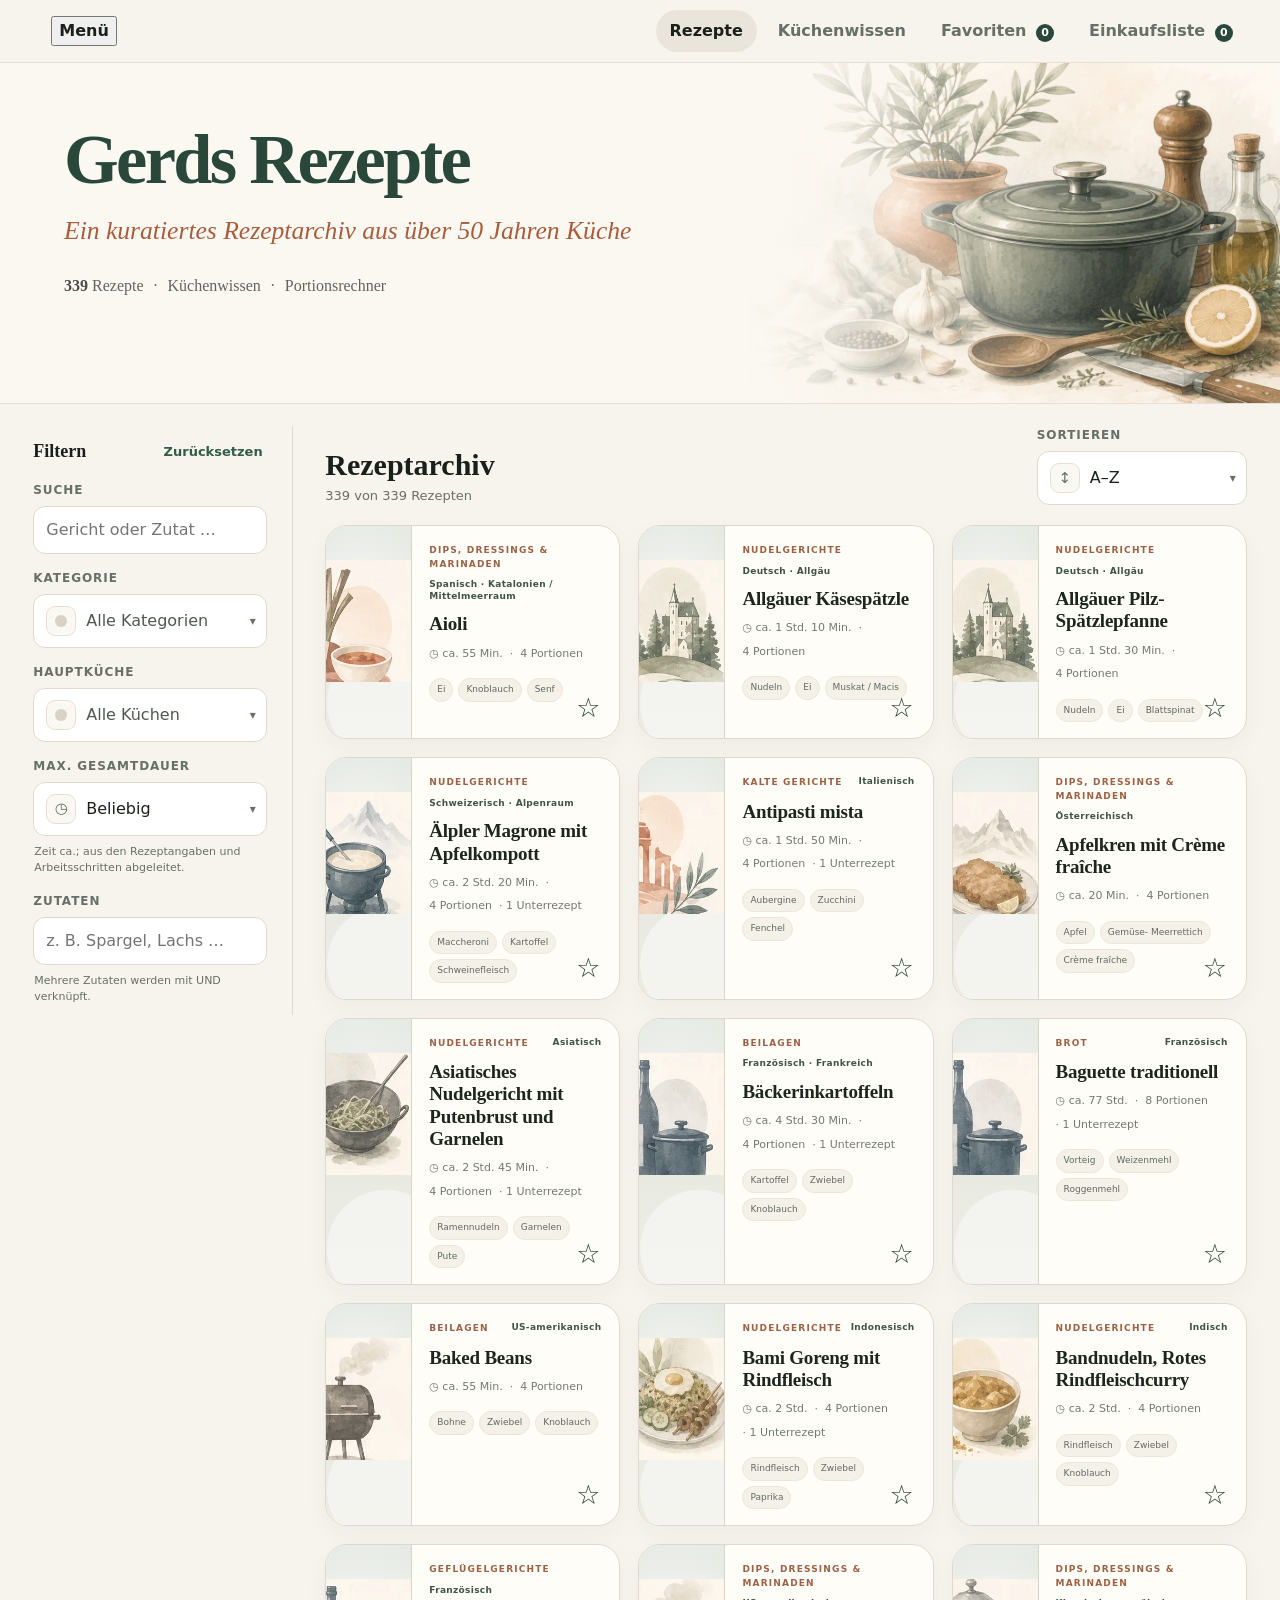
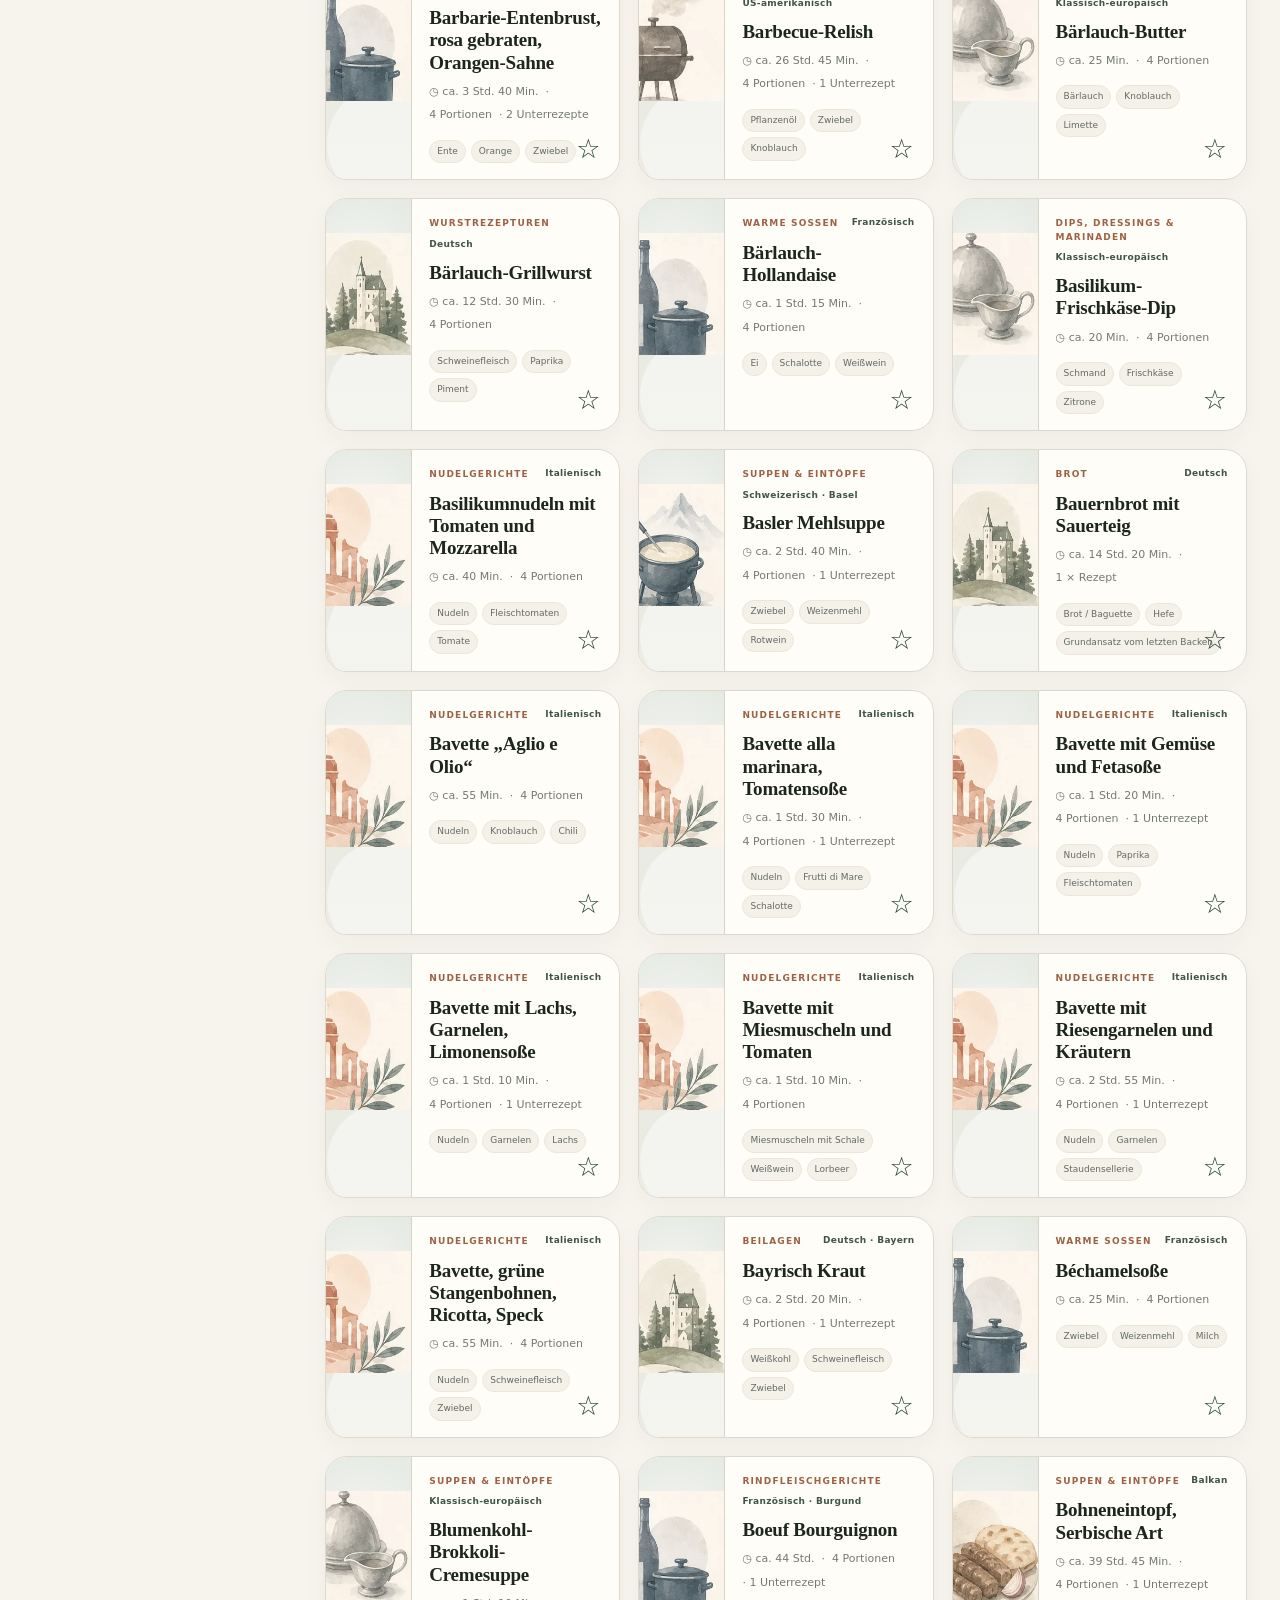
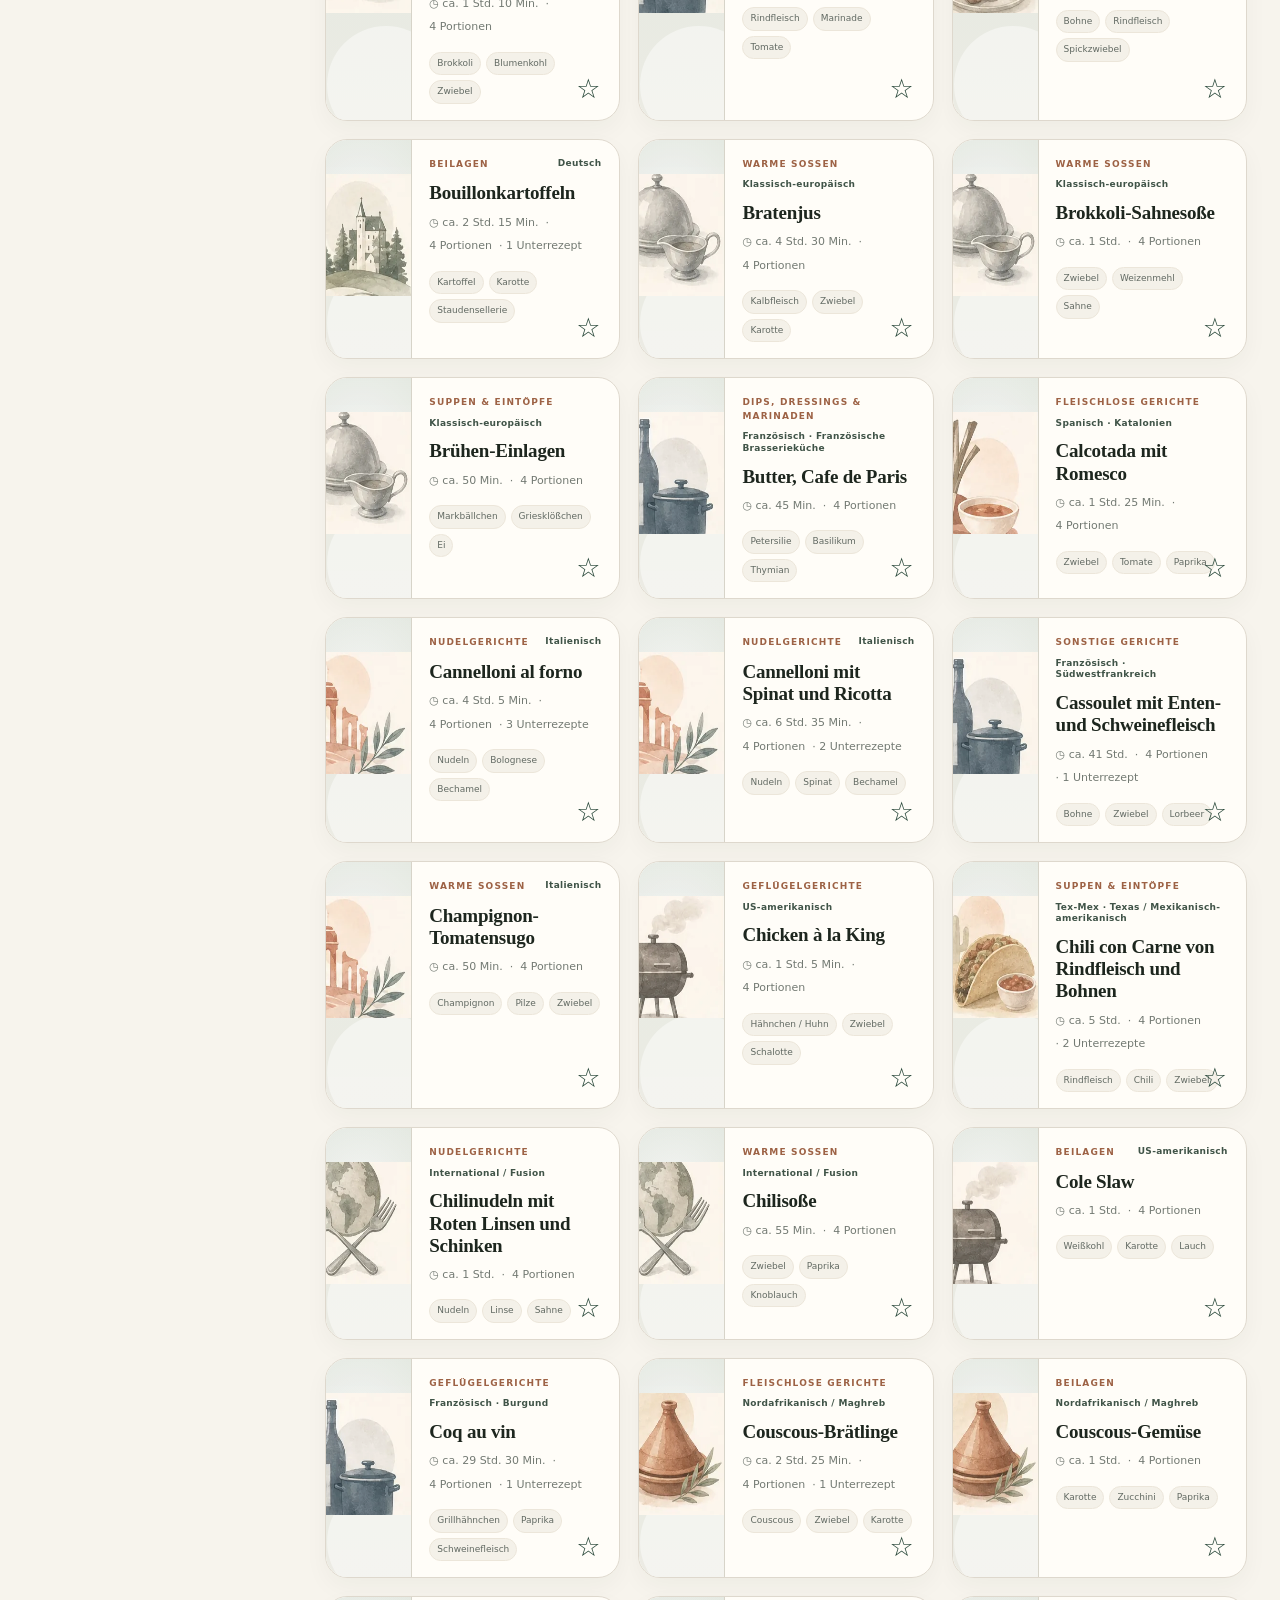
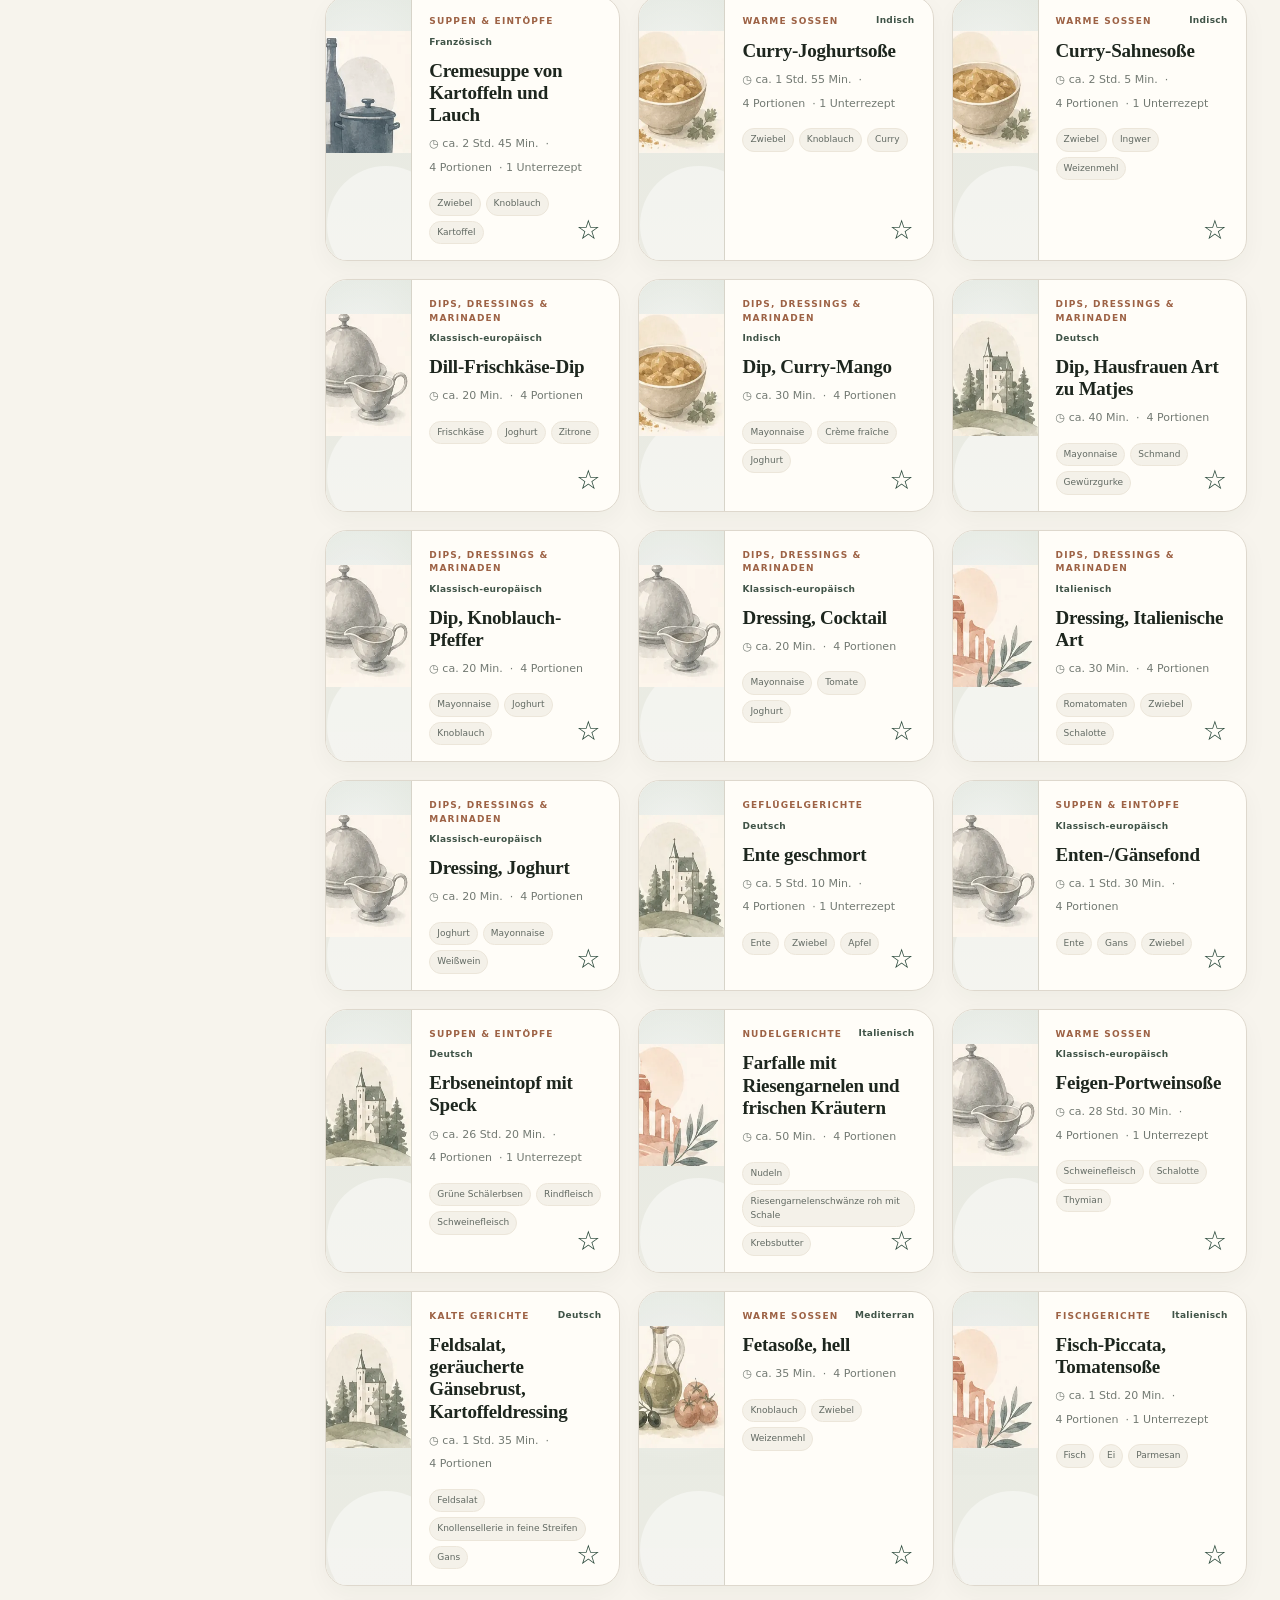
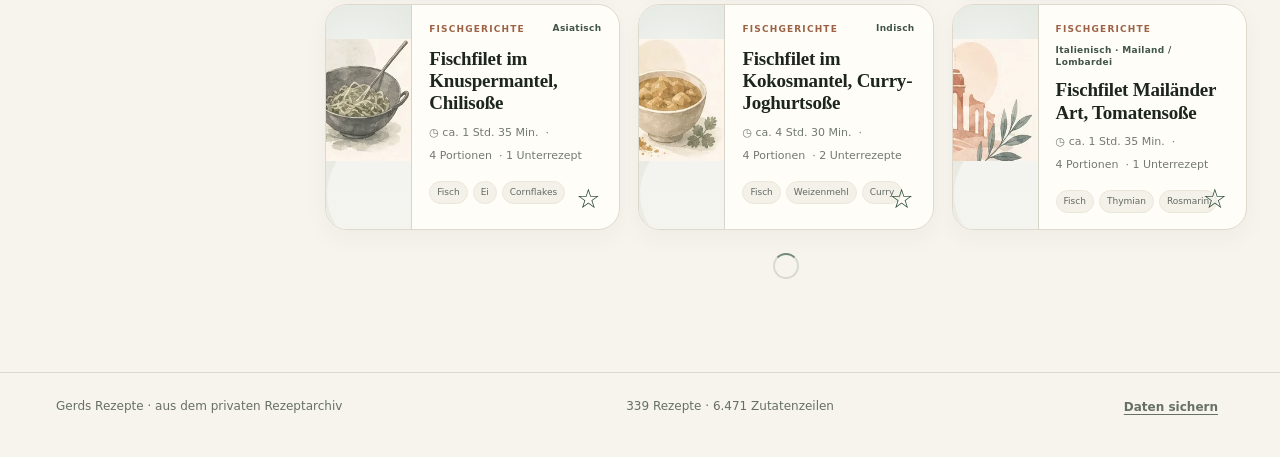
==== commit b40691b4: "Add compact mobile navigation toggle" ====
--- a/index.html
+++ b/index.html
@@ -46,9 +46,10 @@
         <span class="brand-mark" aria-hidden="true"><img src="assets/images/logo-kitchen.svg" alt=""></span>
         <span class="brand-copy"><strong>Gerds Rezepte</strong><small>Ein kuratiertes Rezeptarchiv aus über 50 Jahren Küche</small></span>
       </button>
-      <nav class="nav" aria-label="Hauptnavigation">
-        <button type="button" data-route="recipes">Rezepte</button>
-        <button type="button" data-route="knowledge">Küchenwissen</button>
+      <button type="button" class="nav-toggle" id="navToggle" aria-expanded="false" aria-controls="siteNav"><span aria-hidden="true"></span><strong>Menü</strong></button>
+      <nav class="nav" id="siteNav" aria-label="Hauptnavigation">
+        <button type="button" class="nav-main-item" data-route="recipes">Rezepte</button>
+        <button type="button" class="nav-main-item" data-route="knowledge">Küchenwissen</button>
       </nav>
     </div>
   </header>
--- a/styles.css
+++ b/styles.css
@@ -142,3 +142,99 @@
 .filters{padding-top:12px}
 @media(max-width:820px){.hero{padding:0!important}.filters{padding-top:12px}}
 @media(max-width:560px){.hero{padding:0!important}.filters{padding-top:12px}}
+
+/* Detailseite: klarere Hierarchie, weniger Pill-/Button-Dichte */
+@media screen{
+  .detail{padding:28px 0 82px}
+  .detail-back{margin-bottom:22px;padding:4px 0;color:#657268;font-size:12px;font-weight:700}
+  .detail-hero{grid-template-columns:minmax(0,1fr) minmax(255px,310px);gap:clamp(30px,4vw,54px);align-items:start}
+  .detail-main{min-width:0}
+  .detail-heading-meta{display:flex;align-items:center;gap:13px;flex-wrap:wrap}
+  .detail-heading-meta>.category{flex:0 0 auto}
+  .detail-taxonomy{display:flex;align-items:center;gap:0;margin:0;color:#68736b;font-size:12px}
+  .detail-taxonomy span{display:inline;border:0;background:transparent;border-radius:0;padding:0;color:inherit;font-weight:600}
+  .detail-taxonomy span+span:before{content:"·";display:inline-block;margin:0 8px;color:#a2aaa3}
+  .detail-title{margin:14px 0 13px;max-width:860px}
+  .detail-lead{margin:0;color:#667067;font-size:14px;line-height:1.55;max-width:720px}
+  .detail-meta{display:flex;align-items:stretch;flex-wrap:wrap;gap:0;margin:24px 0 0}
+  .detail-meta-item{display:grid;gap:1px;padding:0 19px;border-left:1px solid #ded9cc;min-width:110px}
+  .detail-meta-item:first-child{padding-left:0;border-left:0}
+  .detail-meta-item small{font-size:9px;line-height:1.2;text-transform:uppercase;letter-spacing:.1em;font-weight:800;color:#8a938c}
+  .detail-meta-item strong{font-size:13px;line-height:1.3;font-weight:750;color:#34483d}
+  .detail-command-bar{display:flex;align-items:center;gap:8px;margin-top:24px;min-height:42px}
+  .detail-command-primary,.detail-command-secondary{display:flex;align-items:center;gap:8px}
+  .detail-command-primary .cook-mode-launch{border:1px solid #29483a!important;background:#29483a!important;color:#fff!important;border-radius:10px!important;padding:10px 15px!important;font:inherit!important;font-size:13px!important;font-weight:800!important;box-shadow:0 5px 14px rgba(41,72,58,.1)}
+  .detail-command-primary .cook-mode-launch:hover{background:#203e32!important}
+  .detail-overflow{position:relative}
+  .detail-overflow>summary{list-style:none;width:40px;height:40px;display:grid;place-items:center;border:1px solid rgba(41,72,58,.18);border-radius:10px;background:#fff;color:#29483a;font-size:15px;font-weight:900;letter-spacing:.07em;cursor:pointer}
+  .detail-overflow>summary::-webkit-details-marker{display:none}
+  .detail-overflow[open]>summary{background:#eef2ed;border-color:rgba(41,72,58,.34)}
+  .detail-overflow-panel{position:absolute;z-index:70;left:0;top:calc(100% + 6px);min-width:180px;padding:6px;border:1px solid rgba(41,72,58,.16);border-radius:12px;background:#fff;box-shadow:0 18px 44px rgba(31,43,34,.16)}
+  .detail-overflow-panel button{display:block;width:100%;border:0;background:transparent;border-radius:8px;padding:9px 10px;text-align:left;color:#29483a;font:inherit;font-size:13px;font-weight:650}
+  .detail-overflow-panel button:hover{background:#f2f4ef}
+
+  .portion-box{position:sticky;top:calc(var(--topbar-sticky-height) + var(--topbar-sticky-gap));padding:17px 17px 15px;border:1px solid #ded9cc;border-radius:16px;background:#f2efe7;color:#20382e;box-shadow:none}
+  .portion-box-head{display:flex;align-items:flex-start;justify-content:space-between;gap:14px}
+  .portion-box-head>div{display:grid;gap:3px}
+  .portion-box-head span{font-size:9px;text-transform:uppercase;letter-spacing:.1em;font-weight:800;color:#8b6a59}
+  .portion-box label{font:700 17px/1.2 Georgia,serif;color:#29483a;text-transform:none;letter-spacing:0;opacity:1}
+  .portion-reset{border:0;background:transparent;color:#607269;padding:3px 0;font:inherit;font-size:11px;font-weight:750;text-decoration:underline;text-underline-offset:3px}
+  .portion-control{display:grid;grid-template-columns:38px minmax(70px,1fr) auto 38px;gap:7px;margin:14px 0 9px;align-items:center}
+  .portion-control button{width:38px;height:38px;border:1px solid #d7d2c6;border-radius:9px;background:#fff;color:#29483a;font-size:20px;box-shadow:none}
+  .portion-control input{width:100%;min-width:0;border:1px solid #d7d2c6;border-radius:9px;padding:8px 7px;background:#fff;color:#20382e;font-size:19px}
+  .portion-unit{font-size:12px;color:#617269;font-weight:700}
+  .portion-box small{margin:0;color:#7a837d;font-size:10px;line-height:1.4}
+  .detail-actions{display:none!important}
+
+  .personal-note{margin:28px 0 0;border:0;border-top:1px solid #ded9cc;border-bottom:1px solid #ded9cc;border-radius:0;background:transparent}
+  .personal-note summary{padding:11px 2px;color:#29483a}
+  .personal-note summary span{font:inherit;font-size:14px;line-height:1.25;font-weight:700}
+  .personal-note summary small{font-size:10px;font-weight:600;color:#8a938c}
+  .personal-note summary:after{font-size:17px}
+  .personal-note-body{border-top:1px solid #ebe6db;padding:13px 2px 14px}
+  .personal-note textarea{min-height:92px;border-radius:10px;background:#fff}
+  .personal-note-footer{font-size:10px}
+
+  .recipe-content{gap:clamp(30px,4vw,50px);margin-top:38px}
+  .section-card{border-radius:16px;padding:19px}
+  .subrecipes-full{margin-top:42px;padding-top:30px}
+  .subrecipes-heading{display:grid;gap:3px;margin-bottom:10px}
+  .subrecipes-heading>.section-title{margin:0;font-size:27px}
+  .subrecipes-heading p{margin:0;color:#727b74;font-size:12px}
+  .subrecipe{position:relative;margin:0;border:0;border-bottom:1px solid #ded9cc;border-radius:0;background:transparent;overflow:visible}
+  .subrecipe:first-child{border-top:1px solid #ded9cc}
+  .subrecipe summary{align-items:center;padding:15px 2px;font-size:15px}
+  .subrecipe summary>span{font-weight:800;color:#29483a}
+  .subrecipe summary>small{margin-left:auto;margin-right:12px;color:#869088;font-size:10px;font-weight:650}
+  .subrecipe summary:after{font-size:18px}
+  .subrecipe .sub-inner,.subrecipe:not([open]) .sub-inner{border-top:1px solid #ebe6db;padding:20px 2px 22px}
+  .sub-inner h3{margin:0 0 10px;font:700 16px Georgia,serif}
+  .sub-inner .subrecipe-cooking-title{margin-top:22px}
+}
+@media screen and (max-width:820px){
+  .detail{padding-top:18px}
+  .detail-hero{grid-template-columns:1fr;gap:24px}
+  .detail-title{font-size:clamp(38px,9vw,50px)}
+  .detail-meta{display:grid;grid-template-columns:repeat(2,minmax(0,1fr));gap:12px 0;margin-top:20px}
+  .detail-meta-item{padding:0 13px;border-left:1px solid #ded9cc}
+  .detail-meta-item:nth-child(odd){padding-left:0;border-left:0}
+  .detail-command-bar{margin-top:20px}
+  .portion-box{position:static;padding:15px}
+  .portion-control{grid-template-columns:40px minmax(70px,100px) auto 40px}
+  .detail-overflow-panel{left:auto;right:0}
+  .personal-note{margin-top:22px}
+}
+@media screen and (max-width:560px){
+  .detail-heading-meta{display:grid;gap:6px}
+  .detail-taxonomy{font-size:11px;flex-wrap:wrap}
+  .detail-command-bar{display:grid;grid-template-columns:minmax(0,1fr) auto auto;gap:7px}
+  .detail-command-primary .cook-mode-launch{width:100%;justify-content:center}
+  .detail-overflow-panel{position:fixed;left:14px;right:14px;top:auto;bottom:max(14px,env(safe-area-inset-bottom));min-width:0}
+  .detail-overflow-panel button{padding:12px 11px;font-size:14px}
+  .portion-control{grid-template-columns:38px minmax(68px,1fr) auto 38px}
+  .recipe-content{margin-top:30px}
+  .subrecipes-full{margin-top:34px}
+  .subrecipe summary{padding:14px 1px}
+  .subrecipe summary>small{display:none}
+}
+@media print{.detail-command-bar,.detail-overflow{display:none!important}}
--- a/lists.css
+++ b/lists.css
@@ -1,4 +1,4 @@
-.nav-list-button{position:relative}.nav-count{display:inline-flex;min-width:18px;height:18px;padding:0 5px;align-items:center;justify-content:center;border-radius:999px;background:#29483a;color:#fff;font-size:11px;line-height:1;margin-left:4px}.bookmark-btn{position:absolute;z-index:4;bottom:12px;right:12px;width:38px;height:38px;padding:0;border:0;background:transparent;box-shadow:none;display:grid;place-items:center;cursor:pointer;color:#29483a;font-size:27px;line-height:1;transition:transform .12s ease,color .12s ease}.bookmark-btn:hover{transform:scale(1.08)}.bookmark-btn:focus-visible{outline:2px solid #29483a;outline-offset:1px;border-radius:4px}.bookmark-btn.is-saved{background:transparent;color:#29483a}.recipe-card{position:relative}.detail-favorite{display:inline-flex;align-items:center;gap:7px;border:1px solid rgba(41,72,58,.24);background:#fff;color:#29483a;border-radius:999px;padding:9px 13px;font:inherit;font-weight:700;cursor:pointer;margin-top:14px}.detail-favorite.is-saved{background:#29483a;color:#fff}.ingredient.is-shopping-enabled{cursor:pointer;position:relative;padding-right:38px;border-radius:8px;transition:background .15s ease}.ingredient.is-shopping-enabled:hover{background:rgba(41,72,58,.06)}.ingredient.is-shopping-enabled::after{content:'＋';position:absolute;right:10px;top:50%;transform:translateY(-50%);width:24px;height:24px;display:grid;place-items:center;border-radius:999px;border:1px solid rgba(41,72,58,.24);color:#29483a;font-weight:700}.ingredient.is-in-shopping::after{content:'✓';background:#29483a;color:#fff}.ingredient.is-shopping-enabled .ingredient-name{pointer-events:none}.ingredient[data-recipe-reference="1"]{cursor:default!important;padding-right:0!important}.ingredient[data-recipe-reference="1"]:hover{background:transparent!important}.ingredient[data-recipe-reference="1"]::after{display:none!important;content:none!important}.list-page{padding:44px 0 72px}.list-head{display:flex;justify-content:space-between;gap:24px;align-items:end;margin-bottom:24px}.list-head h1{margin:6px 0 6px;font:700 clamp(32px,5vw,52px)/1.05 Georgia,serif;color:#20382e}.list-head p{margin:0;color:#617269}.list-actions{display:flex;gap:8px;flex-wrap:wrap}.list-actions button,.shopping-remove{border:1px solid rgba(41,72,58,.2);background:#fff;color:#29483a;border-radius:999px;padding:8px 12px;cursor:pointer}.favorite-grid{display:grid;grid-template-columns:repeat(3,minmax(0,1fr));gap:18px}.favorite-empty,.shopping-empty{padding:32px;border:1px dashed rgba(41,72,58,.25);border-radius:16px;background:#fff;color:#617269}.shopping-list{display:grid;gap:10px}.shopping-row{display:grid;grid-template-columns:auto minmax(0,1fr) auto auto;gap:12px;align-items:center;background:#fff;border:1px solid rgba(41,72,58,.12);border-radius:14px;padding:14px 16px}.shopping-row.is-done .shopping-name,.shopping-row.is-done .shopping-amount{text-decoration:line-through;opacity:.55}.shopping-check{width:20px;height:20px;accent-color:#29483a}.shopping-name strong{display:block}.shopping-name small{display:block;color:#7a887f;margin-top:2px}.shopping-amount{font-weight:700;text-align:right}.shopping-remove{padding:5px 9px}.shopping-note{margin:0 0 18px;color:#617269;font-size:14px}.topbar .nav .nav-list-button.active{color:#29483a;font-weight:800}
+.nav-list-button{position:relative}.nav-count{display:inline-flex;min-width:18px;height:18px;padding:0 5px;align-items:center;justify-content:center;border-radius:999px;background:#29483a;color:#fff;font-size:11px;line-height:1;margin-left:4px}.bookmark-btn{position:absolute;z-index:4;bottom:12px;right:12px;width:38px;height:38px;padding:0;border:0;background:transparent;box-shadow:none;display:grid;place-items:center;cursor:pointer;color:#29483a;font-size:27px;line-height:1;transition:transform .12s ease,color .12s ease}.bookmark-btn:hover{transform:scale(1.08)}.bookmark-btn:focus-visible{outline:2px solid #29483a;outline-offset:1px;border-radius:4px}.bookmark-btn.is-saved{background:transparent;color:#29483a}.recipe-card{position:relative}.detail-favorite{display:inline-flex;align-items:center;justify-content:center;gap:6px;min-height:40px;border:1px solid rgba(41,72,58,.2);background:#fff;color:#29483a;border-radius:10px;padding:9px 12px;font:inherit;font-size:13px;font-weight:750;cursor:pointer;margin:0}.detail-favorite:hover{background:#f2f4ef}.detail-favorite.is-saved{background:#e9efe9;color:#29483a;border-color:rgba(41,72,58,.25)}.ingredient.is-shopping-enabled{cursor:pointer;position:relative;padding-right:38px;border-radius:8px;transition:background .15s ease}.ingredient.is-shopping-enabled:hover{background:rgba(41,72,58,.06)}.ingredient.is-shopping-enabled::after{content:'＋';position:absolute;right:10px;top:50%;transform:translateY(-50%);width:24px;height:24px;display:grid;place-items:center;border-radius:999px;border:1px solid rgba(41,72,58,.24);color:#29483a;font-weight:700}.ingredient.is-in-shopping::after{content:'✓';background:#29483a;color:#fff}.ingredient.is-shopping-enabled .ingredient-name{pointer-events:none}.ingredient[data-recipe-reference="1"]{cursor:default!important;padding-right:0!important}.ingredient[data-recipe-reference="1"]:hover{background:transparent!important}.ingredient[data-recipe-reference="1"]::after{display:none!important;content:none!important}.list-page{padding:44px 0 72px}.list-head{display:flex;justify-content:space-between;gap:24px;align-items:end;margin-bottom:24px}.list-head h1{margin:6px 0 6px;font:700 clamp(32px,5vw,52px)/1.05 Georgia,serif;color:#20382e}.list-head p{margin:0;color:#617269}.list-actions{display:flex;gap:8px;flex-wrap:wrap}.list-actions button,.shopping-remove{border:1px solid rgba(41,72,58,.2);background:#fff;color:#29483a;border-radius:999px;padding:8px 12px;cursor:pointer}.favorite-grid{display:grid;grid-template-columns:repeat(3,minmax(0,1fr));gap:18px}.favorite-empty,.shopping-empty{padding:32px;border:1px dashed rgba(41,72,58,.25);border-radius:16px;background:#fff;color:#617269}.shopping-list{display:grid;gap:10px}.shopping-row{display:grid;grid-template-columns:auto minmax(0,1fr) auto auto;gap:12px;align-items:center;background:#fff;border:1px solid rgba(41,72,58,.12);border-radius:14px;padding:14px 16px}.shopping-row.is-done .shopping-name,.shopping-row.is-done .shopping-amount{text-decoration:line-through;opacity:.55}.shopping-check{width:20px;height:20px;accent-color:#29483a}.shopping-name strong{display:block}.shopping-name small{display:block;color:#7a887f;margin-top:2px}.shopping-amount{font-weight:700;text-align:right}.shopping-remove{padding:5px 9px}.shopping-note{margin:0 0 18px;color:#617269;font-size:14px}.topbar .nav .nav-list-button.active{color:#29483a;font-weight:800}
 @media(max-width:900px){.favorite-grid{grid-template-columns:repeat(2,minmax(0,1fr))}.topbar .nav{gap:4px}.topbar .nav button{padding-left:8px;padding-right:8px}}
 @media(max-width:680px){.topbar-inner{align-items:center}.topbar .nav{overflow-x:auto;scrollbar-width:none;white-space:nowrap;max-width:100%;padding-bottom:2px}.topbar .nav::-webkit-scrollbar{display:none}.topbar .nav button{font-size:13px}.brand-copy small{display:none}.favorite-grid{grid-template-columns:1fr}.list-head{align-items:flex-start;flex-direction:column}.shopping-row{grid-template-columns:auto minmax(0,1fr) auto}.shopping-remove{grid-column:3}.shopping-amount{grid-column:2;text-align:left}.nav-count{display:none}}
 @media print{.bookmark-btn,.detail-favorite,.ingredient.is-shopping-enabled::after{display:none!important}}
--- a/shopping-ui.css
+++ b/shopping-ui.css
@@ -1,38 +1,86 @@
-.shopping-manual-form{display:grid;grid-template-columns:minmax(0,1.5fr) minmax(120px,.65fr) auto;gap:8px;margin:0 0 18px}.shopping-manual-form input{min-width:0;border:1px solid rgba(41,72,58,.2);background:#fff;color:#20382e;border-radius:999px;padding:10px 13px;font:inherit}.shopping-manual-form input:focus{outline:2px solid rgba(41,72,58,.22);outline-offset:1px}.shopping-manual-form button{border:1px solid #29483a;background:#29483a;color:#fff;border-radius:999px;padding:10px 15px;font:inherit;font-weight:700;cursor:pointer}@media(max-width:680px){.shopping-manual-form{grid-template-columns:minmax(0,1fr) auto}.shopping-manual-form #manualShoppingArticle{grid-column:1/-1}}
-.shopping-sources{margin-top:6px;font-size:12px;color:#617269}.shopping-sources summary{width:max-content;max-width:100%;cursor:pointer;color:#29483a;font-weight:700;list-style-position:outside}.shopping-source-links{display:flex;flex-wrap:wrap;gap:5px 8px;margin-top:6px}.shopping-source-links a{color:#29483a;text-decoration:underline;text-underline-offset:2px}.shopping-share-button{font-weight:700}.shopping-print-button{font-weight:700}.shopping-note{display:none}
+body[data-route="shopping"] .list-page{padding-top:36px}
+body[data-route="shopping"] .list-head{align-items:flex-end;margin-bottom:20px}
+body[data-route="shopping"] .list-head h1{margin-bottom:4px}
+body[data-route="shopping"] .list-actions{align-items:center;flex-wrap:nowrap}
+.shopping-action-proxy{display:none!important}
+
+.shopping-focus-launch{border:1px solid #29483a!important;background:#29483a!important;color:#fff!important;border-radius:10px!important;padding:10px 14px!important;font-weight:800!important;box-shadow:0 5px 14px rgba(41,72,58,.1)}
+.shopping-focus-launch:hover{background:#203e32!important}
+
+.shopping-actions-menu,.shopping-row-menu{position:relative}
+.shopping-actions-menu>summary,.shopping-row-menu>summary{list-style:none;display:grid;place-items:center;border:1px solid rgba(41,72,58,.18);background:#fff;color:#29483a;cursor:pointer;user-select:none}
+.shopping-actions-menu>summary::-webkit-details-marker,.shopping-row-menu>summary::-webkit-details-marker{display:none}
+.shopping-actions-menu>summary{width:42px;height:42px;border-radius:10px;font-size:16px;font-weight:900;letter-spacing:.08em}
+.shopping-actions-menu[open]>summary,.shopping-row-menu[open]>summary{border-color:rgba(41,72,58,.35);background:#eef2ed}
+.shopping-actions-panel,.shopping-row-menu-panel{position:absolute;right:0;z-index:80;display:grid;min-width:210px;padding:6px;border:1px solid rgba(41,72,58,.16);border-radius:12px;background:#fff;box-shadow:0 18px 44px rgba(31,43,34,.16)}
+.shopping-actions-panel{top:calc(100% + 7px)}
+.shopping-row-menu-panel{top:calc(100% + 5px);min-width:220px}
+.shopping-actions-panel button,.shopping-row-menu-panel button,.shopping-row-menu-panel a{display:block;width:100%;border:0;background:transparent;border-radius:8px;padding:9px 10px;text-align:left;color:#29483a;font:inherit;font-size:13px;font-weight:650;text-decoration:none;cursor:pointer}
+.shopping-actions-panel button:hover,.shopping-row-menu-panel button:hover,.shopping-row-menu-panel a:hover{background:#f2f4ef}
+.shopping-actions-panel .is-danger,.shopping-row-menu-panel .is-danger{color:#9a452e}
+.shopping-actions-panel hr{width:100%;height:1px;border:0;background:#ebe7dd;margin:5px 0}
+.shopping-row-sources{display:grid;gap:2px;padding:5px 4px 6px;border-bottom:1px solid #eeeae1;margin-bottom:4px}
+.shopping-row-sources>span{padding:2px 6px 5px;color:#7a887f;font-size:10px;font-weight:750;text-transform:uppercase;letter-spacing:.06em}
+.shopping-row-sources a{font-weight:600!important}
+
+.shopping-manual-form{display:grid;grid-template-columns:minmax(0,1.5fr) minmax(130px,.65fr) auto;gap:8px;margin:0 0 20px}
+.shopping-manual-form input{min-width:0;border:1px solid rgba(41,72,58,.2);background:#fff;color:#20382e;border-radius:10px;padding:11px 12px;font:inherit}
+.shopping-manual-form input:focus{outline:2px solid rgba(41,72,58,.16);outline-offset:1px;border-color:rgba(41,72,58,.42)}
+.shopping-manual-form button{border:1px solid rgba(41,72,58,.28);background:#fff;color:#29483a;border-radius:10px;padding:10px 14px;font:inherit;font-weight:750;cursor:pointer}
+.shopping-manual-form button:hover{background:#f0f3ef}
+
+.shopping-row-menu>summary{width:34px;height:34px;border:0;background:transparent;border-radius:8px;color:#6d786f;font-size:14px;font-weight:900;letter-spacing:.06em}
+.shopping-row-menu>summary:hover{background:#f0f2ed;color:#29483a}
+.shopping-name small{font-size:11px;color:#7a887f;margin-top:2px}
+.shopping-amount{font-variant-numeric:tabular-nums}
+
+.shopping-sort-toolbar{display:flex;align-items:center;justify-content:space-between;gap:18px;margin:0 0 12px;padding:11px 12px;border:1px solid rgba(41,72,58,.16);border-radius:12px;background:#edf2ed;color:#29483a}
+.shopping-sort-toolbar>div{display:grid;gap:1px}
+.shopping-sort-toolbar strong{font-size:13px}
+.shopping-sort-toolbar span{font-size:11px;color:#66756b}
+.shopping-sort-toolbar button{border:1px solid #29483a;background:#29483a;color:#fff;border-radius:9px;padding:7px 11px;font:inherit;font-size:12px;font-weight:800}
+
+.shopping-row.is-editing{grid-template-columns:auto minmax(0,1fr)}
+.shopping-inline-edit{grid-column:2/-1;display:grid;grid-template-columns:minmax(0,1.3fr) minmax(110px,.7fr) auto;gap:8px;align-items:center}
+.shopping-inline-edit input{min-width:0;border:1px solid rgba(41,72,58,.22);background:#fff;color:#20382e;border-radius:9px;padding:9px 10px;font:inherit}
+.shopping-inline-edit input:focus{outline:2px solid rgba(41,72,58,.16);outline-offset:1px}
+.shopping-inline-actions{display:flex;gap:6px}
+.shopping-inline-actions button{border:1px solid rgba(41,72,58,.2);background:#fff;color:#29483a;border-radius:9px;padding:8px 10px;font:inherit;font-size:12px;font-weight:750;cursor:pointer}
+.shopping-inline-actions button[type="submit"]{background:#29483a;color:#fff;border-color:#29483a}
+
+@media(max-width:680px){
+  body[data-route="shopping"] .list-page{padding-top:24px}
+  body[data-route="shopping"] .list-head{display:grid;grid-template-columns:minmax(0,1fr) auto;gap:14px 12px;align-items:end;margin-bottom:16px}
+  body[data-route="shopping"] .list-head>div:first-child{min-width:0}
+  body[data-route="shopping"] .list-head h1{font-size:38px}
+  body[data-route="shopping"] .list-actions{align-self:end}
+  .shopping-focus-launch{padding:9px 12px!important;font-size:12px}
+  .shopping-actions-menu>summary{width:38px;height:38px}
+  .shopping-actions-panel{position:fixed;left:14px;right:14px;top:auto;bottom:max(14px,env(safe-area-inset-bottom));min-width:0;border-radius:15px;padding:8px;box-shadow:0 22px 60px rgba(31,43,34,.22)}
+  .shopping-actions-panel button{padding:12px 11px;font-size:14px}
+  .shopping-manual-form{grid-template-columns:minmax(0,1fr) auto;margin-bottom:16px}
+  .shopping-manual-form #manualShoppingArticle{grid-column:1/-1}
+  .shopping-row-menu-panel{position:fixed;left:14px;right:14px;top:auto;bottom:max(14px,env(safe-area-inset-bottom));min-width:0;border-radius:15px;padding:8px;box-shadow:0 22px 60px rgba(31,43,34,.22)}
+  .shopping-row-menu-panel button,.shopping-row-menu-panel a{padding:12px 11px;font-size:14px}
+  .shopping-sort-toolbar{align-items:flex-start;margin-bottom:10px}
+  .shopping-sort-toolbar span{max-width:220px}
+  .shopping-inline-edit{grid-template-columns:1fr}
+  .shopping-inline-actions{justify-content:flex-start}
+}
 @media print{
   @page{size:auto;margin:10mm}
   body[data-route="shopping"] .topbar,body[data-route="shopping"] footer{display:none!important}
   body[data-route="shopping"] .list-page{padding:0!important}
   body[data-route="shopping"] .list-page .shell{max-width:none!important;width:auto!important;padding:0!important;margin:0!important}
   body[data-route="shopping"] .list-head{display:block!important;margin:0 0 5mm!important}
-  body[data-route="shopping"] .list-head .category,body[data-route="shopping"] .list-head p,body[data-route="shopping"] .list-actions,body[data-route="shopping"] .shopping-manual-form,body[data-route="shopping"] .shopping-note,body[data-route="shopping"] .shopping-check,body[data-route="shopping"] .shopping-edit,body[data-route="shopping"] .shopping-inline-edit,body[data-route="shopping"] .shopping-remove,body[data-route="shopping"] .shopping-sources{display:none!important}
+  body[data-route="shopping"] .list-head .category,body[data-route="shopping"] .list-head p,body[data-route="shopping"] .list-actions,body[data-route="shopping"] .shopping-manual-form,body[data-route="shopping"] .shopping-sort-toolbar,body[data-route="shopping"] .shopping-check,body[data-route="shopping"] .shopping-row-menu,body[data-route="shopping"] .shopping-inline-edit{display:none!important}
   body[data-route="shopping"] .list-head h1{margin:0!important;font-size:20pt!important;line-height:1.1!important;color:#000!important}
-  body[data-route="shopping"] .shopping-list{display:grid!important;grid-template-columns:repeat(2,minmax(0,1fr))!important;column-gap:8mm!important;row-gap:0!important}
+  body[data-route="shopping"] .shopping-list{display:grid!important;grid-template-columns:repeat(2,minmax(0,1fr))!important;column-gap:8mm!important;row-gap:0!important;border:0!important;padding:0!important;background:transparent!important}
   body[data-route="shopping"] .shopping-row{display:grid!important;grid-template-columns:14px minmax(0,1fr) auto!important;gap:4px 6px!important;align-items:baseline!important;padding:3px 0!important;border:0!important;border-bottom:1px solid #bbb!important;border-radius:0!important;background:transparent!important;break-inside:avoid!important;page-break-inside:avoid!important;color:#000!important}
   body[data-route="shopping"] .shopping-row::before{content:'□';grid-column:1;font-size:11pt;line-height:1}
   body[data-route="shopping"] .shopping-row.is-done::before{content:'☑'}
-  body[data-route="shopping"] .shopping-name{grid-column:2!important;min-width:0!important}
+  body[data-route="shopping"] .shopping-name{grid-column:2!important}
   body[data-route="shopping"] .shopping-name strong{font-size:10pt!important;line-height:1.15!important;color:#000!important}
-  body[data-route="shopping"] .shopping-name small{font-size:7.5pt!important;line-height:1.15!important;color:#444!important;margin-top:1px!important}
-  body[data-route="shopping"] .shopping-amount{grid-column:3!important;font-size:9.5pt!important;line-height:1.15!important;text-align:right!important;color:#000!important;white-space:nowrap!important}
-}
-.shopping-row.is-manual{grid-template-columns:auto minmax(0,1fr) auto auto auto}
-.shopping-editable{cursor:pointer}
-.shopping-row.is-manual .shopping-editable:hover strong,.shopping-row.is-manual .shopping-editable:hover.shopping-amount{text-decoration:underline;text-underline-offset:3px}
-.shopping-edit{border:1px solid rgba(41,72,58,.2);background:#fff;color:#29483a;border-radius:999px;width:31px;height:31px;padding:0;display:grid;place-items:center;font-size:16px;line-height:1;cursor:pointer}
-.shopping-row.is-editing{grid-template-columns:auto minmax(0,1fr)}
-.shopping-inline-edit{grid-column:2/-1;display:grid;grid-template-columns:minmax(0,1.3fr) minmax(110px,.7fr) auto;gap:8px;align-items:center}
-.shopping-inline-edit input{min-width:0;border:1px solid rgba(41,72,58,.22);background:#fff;color:#20382e;border-radius:999px;padding:9px 12px;font:inherit}
-.shopping-inline-edit input:focus{outline:2px solid rgba(41,72,58,.2);outline-offset:1px}
-.shopping-inline-actions{display:flex;gap:6px}
-.shopping-inline-actions button{border:1px solid rgba(41,72,58,.2);background:#fff;color:#29483a;border-radius:999px;padding:8px 11px;font:inherit;font-size:12px;font-weight:750;cursor:pointer}
-.shopping-inline-actions button[type="submit"]{background:#29483a;color:#fff;border-color:#29483a}
-@media(max-width:680px){
-  .shopping-row.is-manual{grid-template-columns:auto minmax(0,1fr) auto auto}
-  .shopping-row.is-manual .shopping-amount{grid-column:2;text-align:left}
-  .shopping-row.is-manual .shopping-edit{grid-column:3;grid-row:1/3}
-  .shopping-row.is-manual .shopping-remove{grid-column:4;grid-row:1/3}
-  .shopping-inline-edit{grid-template-columns:1fr}
-  .shopping-inline-actions{justify-content:flex-start}
-}
+  body[data-route="shopping"] .shopping-name small{font-size:7.5pt!important;color:#444!important}
+  body[data-route="shopping"] .shopping-amount{grid-column:3!important;font-size:9.5pt!important;text-align:right!important;color:#000!important;white-space:nowrap!important}
+}
--- a/shopping-reorder.css
+++ b/shopping-reorder.css
@@ -1,47 +1,62 @@
-.shopping-list{display:grid;gap:8px;position:relative}
-.shopping-category-header{display:grid;grid-template-columns:auto minmax(0,1fr);gap:10px;align-items:center;margin:14px 2px 2px;padding:8px 10px;border-radius:11px;background:rgba(41,72,58,.07);color:#29483a}
+.shopping-list{display:grid;gap:0;position:relative;border:1px solid rgba(41,72,58,.12);border-radius:18px;background:#fff;overflow:visible;padding:4px 14px 12px}
+.shopping-category-header{display:grid;grid-template-columns:minmax(0,1fr);align-items:center;margin:18px 0 0;padding:11px 4px 8px;border-bottom:1px solid rgba(41,72,58,.14);background:transparent;color:#29483a}
 .shopping-category-header:first-child{margin-top:2px}
 .shopping-category-header>div{display:flex;align-items:baseline;justify-content:space-between;gap:12px;min-width:0}
 .shopping-category-header strong{font:700 16px Georgia,serif}
-.shopping-category-header small{font-size:10px;font-weight:700;color:#758179;white-space:nowrap}
-.shopping-category-drag,.shopping-drag-handle{width:30px;height:34px;padding:0;border:0;background:transparent;color:#6b786f;display:grid;place-items:center;cursor:grab;border-radius:8px;touch-action:none;user-select:none;-webkit-user-select:none}
-.shopping-category-drag{width:28px;height:30px}
+.shopping-category-header small{font-size:10px;font-weight:700;color:#7d8981;white-space:nowrap}
+.shopping-category-drag,.shopping-drag-handle{display:none;width:28px;height:30px;padding:0;border:0;background:transparent;color:#6b786f;place-items:center;cursor:grab;border-radius:7px;touch-action:none;user-select:none;-webkit-user-select:none}
 .shopping-category-drag:hover,.shopping-drag-handle:hover{color:#29483a;background:rgba(41,72,58,.06)}
 .shopping-category-drag:focus-visible,.shopping-drag-handle:focus-visible{outline:2px solid #29483a;outline-offset:1px}
-.shopping-category-drag svg,.shopping-drag-handle svg{width:16px;height:20px;display:block;fill:currentColor;pointer-events:none}
-.shopping-row{grid-template-columns:auto auto minmax(0,1fr) auto auto}
-.shopping-category-badge{display:inline-block!important;width:max-content;max-width:100%;margin-top:5px!important;padding:3px 7px;border-radius:999px;background:rgba(169,92,61,.09);color:#96533a!important;font-size:9px!important;font-weight:800;line-height:1.2;text-decoration:none!important}
-.shopping-row.shopping-is-loose{border-style:dashed;border-color:rgba(169,92,61,.28)}
+.shopping-category-drag svg,.shopping-drag-handle svg{width:15px;height:19px;display:block;fill:currentColor;pointer-events:none}
+
+.shopping-row{display:grid;grid-template-columns:auto minmax(0,1fr) auto auto;gap:11px;align-items:center;min-height:58px;background:transparent;border:0;border-bottom:1px solid #eeeae0;border-radius:0;padding:10px 4px}
+.shopping-row:last-child{border-bottom:0}
+.shopping-row.is-done .shopping-name,.shopping-row.is-done .shopping-amount{text-decoration:line-through;opacity:.5}
+.shopping-check{width:19px;height:19px;margin:0;accent-color:#29483a}
+.shopping-name{min-width:0}
+.shopping-name strong{display:block;font-size:14px;line-height:1.3}
+.shopping-name small{display:block}
+.shopping-amount{font-size:13px;font-weight:750;text-align:right;white-space:nowrap;color:#29483a}
+.shopping-category-badge{display:block!important;width:auto;max-width:100%;margin:3px 0 0!important;padding:0!important;border:0!important;border-radius:0!important;background:transparent!important;color:#8b6757!important;font-size:10px!important;font-weight:600!important;line-height:1.3;text-decoration:none!important}
+.shopping-category-badge:before{content:'frei platziert · '}
+.shopping-row.shopping-is-loose{background:rgba(169,92,61,.025)}
 .shopping-row.shopping-is-loose .shopping-drag-handle{color:#9b6048}
+
+body.shopping-sort-mode .shopping-list{border-color:rgba(41,72,58,.22);box-shadow:0 0 0 3px rgba(41,72,58,.035)}
+body.shopping-sort-mode .shopping-category-header{grid-template-columns:auto minmax(0,1fr);gap:8px}
+body.shopping-sort-mode .shopping-category-drag,body.shopping-sort-mode .shopping-drag-handle{display:grid}
+body.shopping-sort-mode .shopping-row{grid-template-columns:auto auto minmax(0,1fr) auto;padding-left:1px;padding-right:4px}
+body.shopping-sort-mode .shopping-row-menu{display:none}
+body.shopping-sort-mode .shopping-row{cursor:default}
+body.shopping-sort-mode .shopping-category-header{cursor:default}
+
 .shopping-drag-source{opacity:.28!important}
-.shopping-drop-indicator{height:4px;border-radius:999px;background:#a95c3d;box-shadow:0 0 0 2px rgba(169,92,61,.12);margin:1px 3px}
+.shopping-drop-indicator{height:4px;border-radius:999px;background:#a95c3d;box-shadow:0 0 0 2px rgba(169,92,61,.12);margin:2px 0}
 .shopping-drag-ghost{position:fixed;z-index:1800;top:0;left:0;width:min(420px,calc(100vw - 32px));pointer-events:none;transform:translate3d(-9999px,-9999px,0);filter:drop-shadow(0 18px 28px rgba(25,39,31,.2))}
 .shopping-drag-ghost>.shopping-category-header,.shopping-drag-ghost>.shopping-row{margin:0!important;opacity:.98;background:#fffdf8!important;box-shadow:0 0 0 1px rgba(41,72,58,.18)}
-.shopping-drag-ghost.is-category{display:grid;gap:5px;padding:6px;border-radius:14px;background:#f8f6f0}
+.shopping-drag-ghost.is-category{display:grid;gap:5px;padding:6px;border-radius:12px;background:#f8f6f0}
 .shopping-drag-ghost.is-category>small{padding:0 8px 4px;color:#617269;font-size:10px;font-weight:700}
 .shopping-drag-ghost .shopping-category-drag,.shopping-drag-ghost .shopping-drag-handle{display:none!important}
 body.shopping-drag-active{cursor:grabbing;user-select:none;-webkit-user-select:none}
-.shopping-row.is-manual{grid-template-columns:auto auto minmax(0,1fr) auto auto auto}
-.shopping-row.is-editing{grid-template-columns:auto auto minmax(0,1fr)}
-.shopping-row.is-editing .shopping-inline-edit{grid-column:3/-1}
+
+body.shopping-sort-mode .shopping-row.is-editing{grid-template-columns:auto minmax(0,1fr)}
+body.shopping-sort-mode .shopping-row.is-editing .shopping-drag-handle{display:none}
+body.shopping-sort-mode .shopping-row.is-editing .shopping-inline-edit{grid-column:2/-1}
+
 @media(max-width:680px){
-  .shopping-category-header{margin-top:12px;padding:7px 8px}
+  .shopping-list{margin:0 -2px;padding:3px 10px 10px;border-radius:15px}
+  .shopping-category-header{margin-top:15px;padding:10px 2px 7px}
   .shopping-category-header strong{font-size:15px}
-  .shopping-row{grid-template-columns:auto auto minmax(0,1fr) auto}
-  .shopping-drag-handle{grid-column:1;grid-row:1 / span 2;align-self:center;width:28px}
-  .shopping-check{grid-column:2;grid-row:1}
-  .shopping-name{grid-column:3;grid-row:1}
-  .shopping-amount{grid-column:3;grid-row:2;text-align:left}
-  .shopping-remove{grid-column:4;grid-row:1 / span 2;align-self:center}
-  .shopping-row.is-manual{grid-template-columns:auto auto minmax(0,1fr) auto auto}
-  .shopping-row.is-manual .shopping-drag-handle{grid-column:1}
-  .shopping-row.is-manual .shopping-check{grid-column:2}
-  .shopping-row.is-manual .shopping-name{grid-column:3}
-  .shopping-row.is-manual .shopping-amount{grid-column:3}
-  .shopping-row.is-manual .shopping-edit{grid-column:4;grid-row:1 / span 2}
-  .shopping-row.is-manual .shopping-remove{grid-column:5;grid-row:1 / span 2}
-  .shopping-row.is-editing{grid-template-columns:auto auto minmax(0,1fr)}
-  .shopping-row.is-editing .shopping-inline-edit{grid-column:3/-1}
+  .shopping-row{grid-template-columns:auto minmax(0,1fr) auto auto;gap:9px;min-height:56px;padding:9px 2px}
+  .shopping-check{grid-column:1;grid-row:1 / span 2;align-self:center}
+  .shopping-name{grid-column:2;grid-row:1 / span 2}
+  .shopping-amount{grid-column:3;grid-row:1 / span 2;align-self:center;text-align:right}
+  .shopping-row-menu{grid-column:4;grid-row:1 / span 2;align-self:center}
+  body.shopping-sort-mode .shopping-row{grid-template-columns:auto auto minmax(0,1fr) auto;gap:8px}
+  body.shopping-sort-mode .shopping-drag-handle{grid-column:1;grid-row:1 / span 2;align-self:center}
+  body.shopping-sort-mode .shopping-check{grid-column:2}
+  body.shopping-sort-mode .shopping-name{grid-column:3}
+  body.shopping-sort-mode .shopping-amount{grid-column:4}
   .shopping-drag-ghost{width:min(330px,calc(100vw - 24px))}
 }
 @media(prefers-reduced-motion:reduce){.shopping-drag-ghost{filter:none}}
@@ -51,5 +66,6 @@
   body[data-route="shopping"] .shopping-category-header strong{font-size:11pt!important;color:#000!important}
   body[data-route="shopping"] .shopping-category-header small{display:none!important}
   body[data-route="shopping"] .shopping-category-badge{padding:0!important;margin:1px 0 0!important;background:transparent!important;color:#555!important;font-size:7pt!important}
-  body[data-route="shopping"] .shopping-row.shopping-is-loose{border-style:solid!important}
+  body[data-route="shopping"] .shopping-category-badge:before{content:'frei platziert · '}
+  body[data-route="shopping"] .shopping-row.shopping-is-loose{background:transparent!important}
 }
--- a/shopping-focus.css
+++ b/shopping-focus.css
@@ -1,6 +1,6 @@
 .shopping-focus-launch{font-weight:800;order:-1}
 body.shopping-focus-mode{overflow:auto;background:#f7f4ed;overscroll-behavior:none;touch-action:pan-y}
-body.shopping-focus-mode .topbar,body.shopping-focus-mode footer,body.shopping-focus-mode .list-head,body.shopping-focus-mode .shopping-manual-form,body.shopping-focus-mode .shopping-note,body.shopping-focus-mode .shopping-sources,body.shopping-focus-mode .shopping-remove,body.shopping-focus-mode .shopping-drag-handle,body.shopping-focus-mode .shopping-category-drag{display:none!important}
+body.shopping-focus-mode .topbar,body.shopping-focus-mode footer,body.shopping-focus-mode .list-head,body.shopping-focus-mode .shopping-manual-form,body.shopping-focus-mode .shopping-note,body.shopping-focus-mode .shopping-sources,body.shopping-focus-mode .shopping-row-menu,body.shopping-focus-mode .shopping-sort-toolbar,body.shopping-focus-mode .shopping-remove,body.shopping-focus-mode .shopping-drag-handle,body.shopping-focus-mode .shopping-category-drag{display:none!important}
 body.shopping-focus-mode #app{min-height:100vh;background:#f7f4ed}
 body.shopping-focus-mode .list-page{padding:0!important;min-height:100vh}
 body.shopping-focus-mode .list-page>.shell{max-width:none!important;width:100%!important;margin:0!important;padding:0!important}
--- a/cook-mode.css
+++ b/cook-mode.css
@@ -1 +1,2 @@
 body.cook-mode-active{overflow:hidden;overscroll-behavior:none}.cook-mode-launch{font-weight:800!important;background:rgba(255,255,255,.12)!important}.cook-mode{position:fixed;z-index:1400;inset:0;display:grid;grid-template-rows:auto 4px minmax(0,1fr) auto;background:#f7f4ed;color:#20382e;overscroll-behavior:none;touch-action:pan-y}.cook-mode-top{display:flex;align-items:center;justify-content:space-between;gap:18px;padding:max(14px,env(safe-area-inset-top)) max(18px,env(safe-area-inset-right)) 13px max(18px,env(safe-area-inset-left));border-bottom:1px solid rgba(41,72,58,.12);background:rgba(251,248,241,.97)}.cook-mode-title{display:grid;min-width:0}.cook-mode-title>span{font-size:10px;text-transform:uppercase;letter-spacing:.14em;font-weight:800;color:#a95c3d}.cook-mode-title>strong{margin-top:2px;font:700 clamp(17px,2.4vw,22px)/1.15 Georgia,serif;white-space:nowrap;overflow:hidden;text-overflow:ellipsis}.cook-mode-tools{display:flex;align-items:center;gap:7px;flex:0 0 auto}.cook-mode-tools button{border:1px solid rgba(41,72,58,.2);background:#fff;color:#29483a;border-radius:999px;padding:8px 12px;font:inherit;font-size:12px;font-weight:750;cursor:pointer}.cook-mode-tools .cook-mode-close{width:36px;height:36px;padding:0;font-size:24px;line-height:1}.cook-progress-track{background:#e2ddd2;overflow:hidden}.cook-progress-track span{display:block;width:0;height:100%;background:#a95c3d;transition:width .25s ease}.cook-step-wrap{display:grid;place-items:center;min-height:0;overflow:auto;padding:clamp(22px,5vh,54px) max(20px,env(safe-area-inset-right)) clamp(22px,5vh,54px) max(20px,env(safe-area-inset-left))}.cook-step-card{width:min(920px,100%)}.cook-step-meta{display:flex;align-items:flex-end;justify-content:space-between;gap:20px;margin-bottom:22px}.cook-step-meta>div{display:grid;gap:3px}.cook-step-meta [data-cook-phase]{font-size:12px;text-transform:uppercase;letter-spacing:.14em;font-weight:850;color:#a95c3d}.cook-step-meta small{font-size:12px;color:#617269}.cook-step-count{font-size:12px;font-weight:750;color:#617269;white-space:nowrap}.cook-step-main{display:grid;grid-template-columns:auto minmax(0,1fr);gap:clamp(18px,3vw,32px);align-items:start}.cook-step-number{width:clamp(46px,7vw,70px);height:clamp(46px,7vw,70px);display:grid;place-items:center;border-radius:50%;background:#29483a;color:#fff;font:700 clamp(22px,4vw,32px)/1 Georgia,serif}.cook-step-main p{margin:0;font:500 clamp(25px,4.2vw,42px)/1.35 Georgia,serif;letter-spacing:-.015em;color:#25352c}.cook-mode-nav{display:grid;grid-template-columns:minmax(120px,1fr) minmax(120px,1fr);gap:10px;padding:12px max(18px,env(safe-area-inset-right)) max(12px,env(safe-area-inset-bottom)) max(18px,env(safe-area-inset-left));border-top:1px solid rgba(41,72,58,.12);background:rgba(251,248,241,.98)}.cook-mode-nav button{min-height:48px;border:1px solid rgba(41,72,58,.2);background:#fff;color:#29483a;border-radius:14px;font:inherit;font-weight:800;cursor:pointer}.cook-mode-nav button:disabled{opacity:.35;cursor:default}.cook-mode-nav .cook-next{background:#29483a;color:#fff;border-color:#29483a}.cook-ingredients-backdrop{position:fixed;z-index:1;inset:0;background:rgba(25,39,31,.32);opacity:0;pointer-events:none;transition:opacity .2s ease}.cook-ingredients-backdrop.is-open{opacity:1;pointer-events:auto}.cook-ingredients{position:fixed;z-index:2;top:0;right:0;bottom:0;width:min(520px,92vw);display:grid;grid-template-rows:auto minmax(0,1fr);background:#fbf8f1;box-shadow:-18px 0 50px rgba(25,39,31,.18);transform:translateX(102%);transition:transform .24s cubic-bezier(.2,.72,.25,1)}.cook-ingredients.is-open{transform:translateX(0)}.cook-ingredients-head{display:flex;align-items:center;justify-content:space-between;gap:16px;padding:max(18px,env(safe-area-inset-top)) 20px 16px;border-bottom:1px solid rgba(41,72,58,.13)}.cook-ingredients-head>div{display:grid}.cook-ingredients-head span{font-size:10px;text-transform:uppercase;letter-spacing:.14em;font-weight:800;color:#a95c3d}.cook-ingredients-head strong{font:700 20px Georgia,serif;margin-top:2px}.cook-ingredients-head button{border:0;background:transparent;color:#29483a;font-size:28px;cursor:pointer}.cook-ingredients-body{overflow:auto;padding:8px 20px max(24px,env(safe-area-inset-bottom))}.cook-ingredient-group{padding:16px 0;border-bottom:1px solid #e6e0d4}.cook-ingredient-group:last-child{border-bottom:0}.cook-ingredient-group h3{margin:0 0 10px;font:700 17px Georgia,serif}.cook-ingredient-group ul{list-style:none;padding:0;margin:0;display:grid;gap:7px}.cook-ingredient-group li{display:grid;grid-template-columns:100px minmax(0,1fr);gap:10px;align-items:baseline}.cook-ingredient-group li strong{color:#29483a;font-size:13px}.cook-ingredient-group li span{font-size:14px}.cook-swipe-tip{position:fixed;z-index:3;left:50%;bottom:calc(86px + env(safe-area-inset-bottom));transform:translate(-50%,10px);display:grid;grid-template-columns:auto auto auto;align-items:center;gap:9px;padding:11px 15px;border-radius:999px;background:rgba(32,56,46,.9);color:#fff;opacity:0;pointer-events:none;transition:opacity .2s ease,transform .2s ease;box-shadow:0 12px 30px rgba(25,39,31,.2)}.cook-swipe-tip.is-visible{opacity:1;transform:translate(-50%,0)}.cook-swipe-tip strong{font-size:13px}.cook-swipe-tip small{grid-column:1/-1;text-align:center;font-size:10px;color:rgba(255,255,255,.72);margin-top:-5px}@media(max-width:680px){.cook-mode-top{padding-top:max(11px,env(safe-area-inset-top));padding-bottom:10px}.cook-mode-title>strong{font-size:16px;max-width:58vw}.cook-mode-tools button:not(.cook-mode-close){padding:7px 10px}.cook-step-wrap{place-items:start stretch;padding-top:clamp(28px,8vh,72px)}.cook-step-meta{margin-bottom:24px}.cook-step-main{grid-template-columns:1fr;gap:18px}.cook-step-number{width:48px;height:48px;font-size:23px}.cook-step-main p{font-size:clamp(27px,7.4vw,36px);line-height:1.32}.cook-mode-nav{grid-template-columns:1fr 1fr}.cook-mode-nav button{min-height:52px}.cook-ingredients{width:100%}.cook-ingredient-group li{grid-template-columns:88px minmax(0,1fr)}}@media(prefers-reduced-motion:reduce){.cook-progress-track span,.cook-ingredients,.cook-ingredients-backdrop,.cook-swipe-tip{transition:none}}@media print{.cook-mode{display:none!important}}
+.cook-subrecipe-action{display:flex;justify-content:flex-end;padding:8px 2px 0}.cook-subrecipe-action button{border:0;background:transparent;color:#29483a;padding:5px 0;font:inherit;font-size:12px;font-weight:800;cursor:pointer;text-decoration:underline;text-underline-offset:3px}.cook-subrecipe-action button:hover{color:#a85132}@media(max-width:680px){.cook-subrecipe-action{justify-content:flex-start;padding-top:7px}.cook-subrecipe-action button{width:auto}}@media print{.cook-subrecipe-action{display:none!important}}
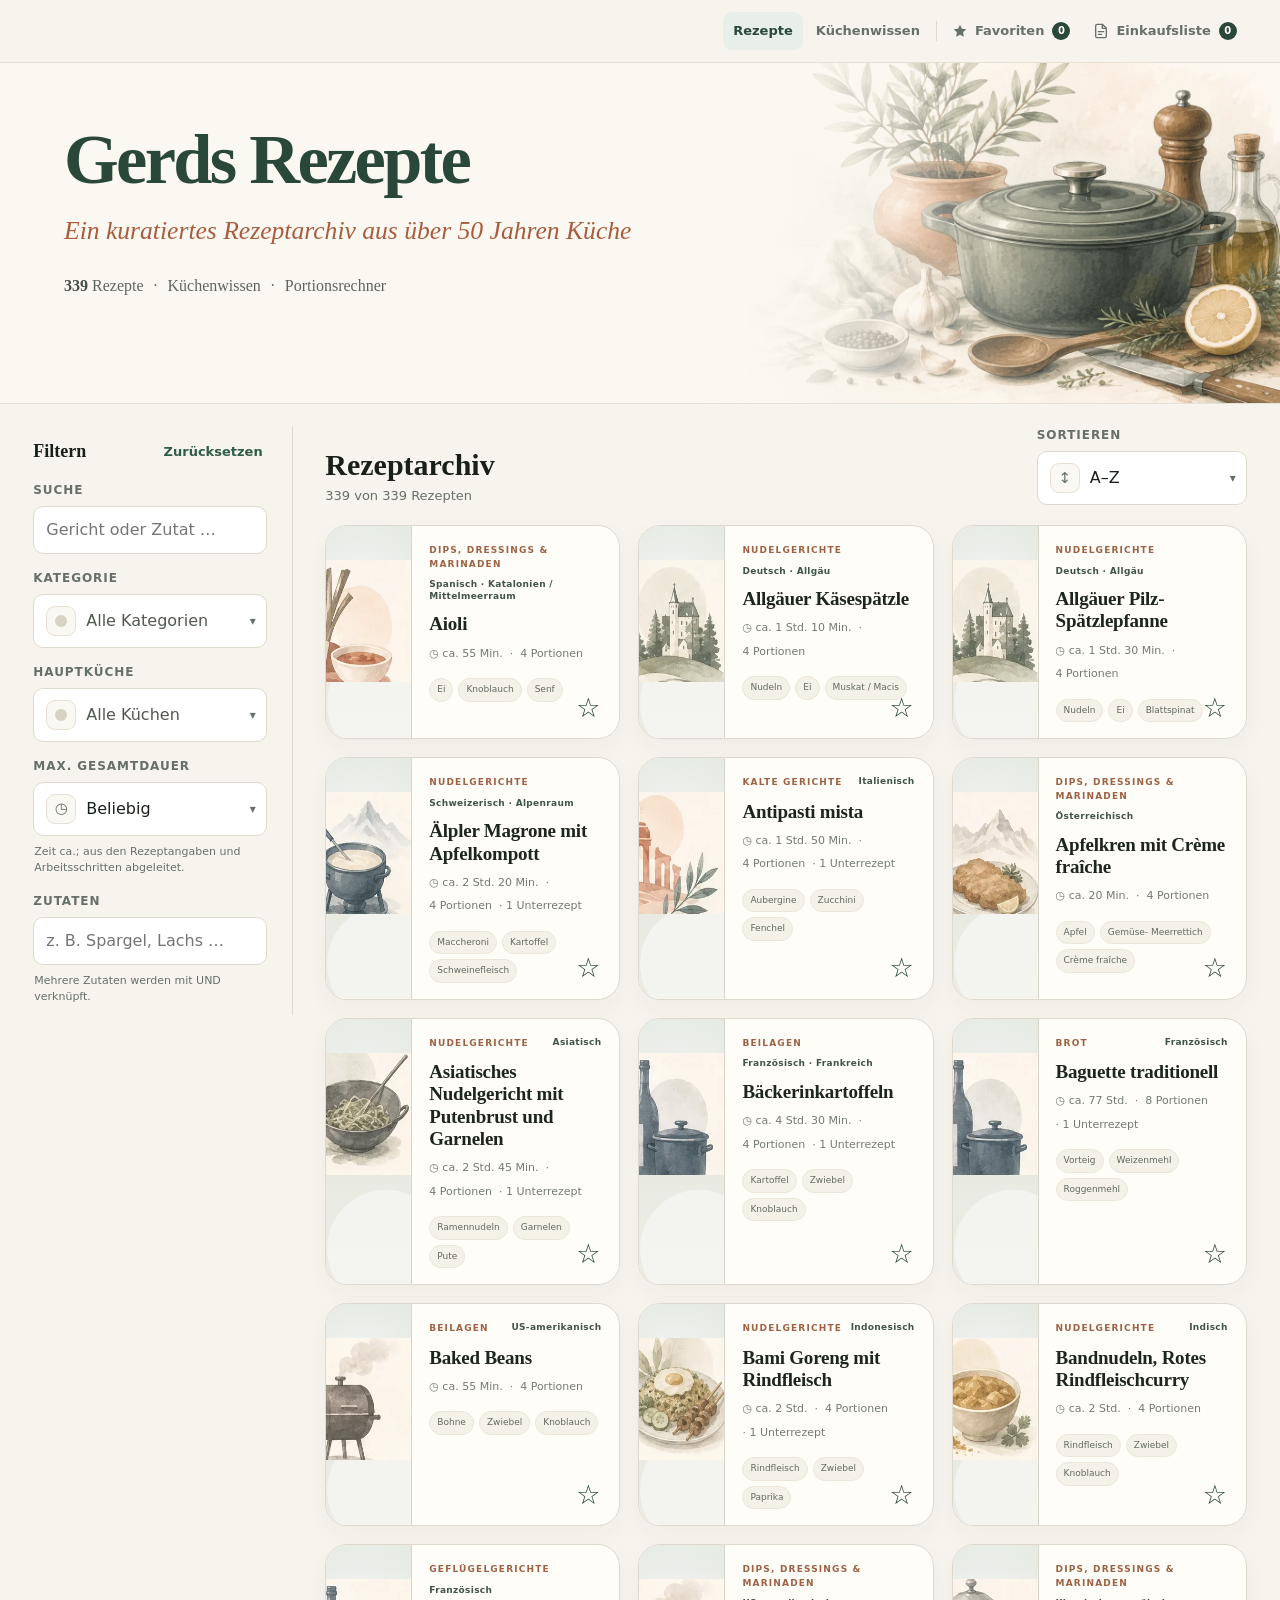
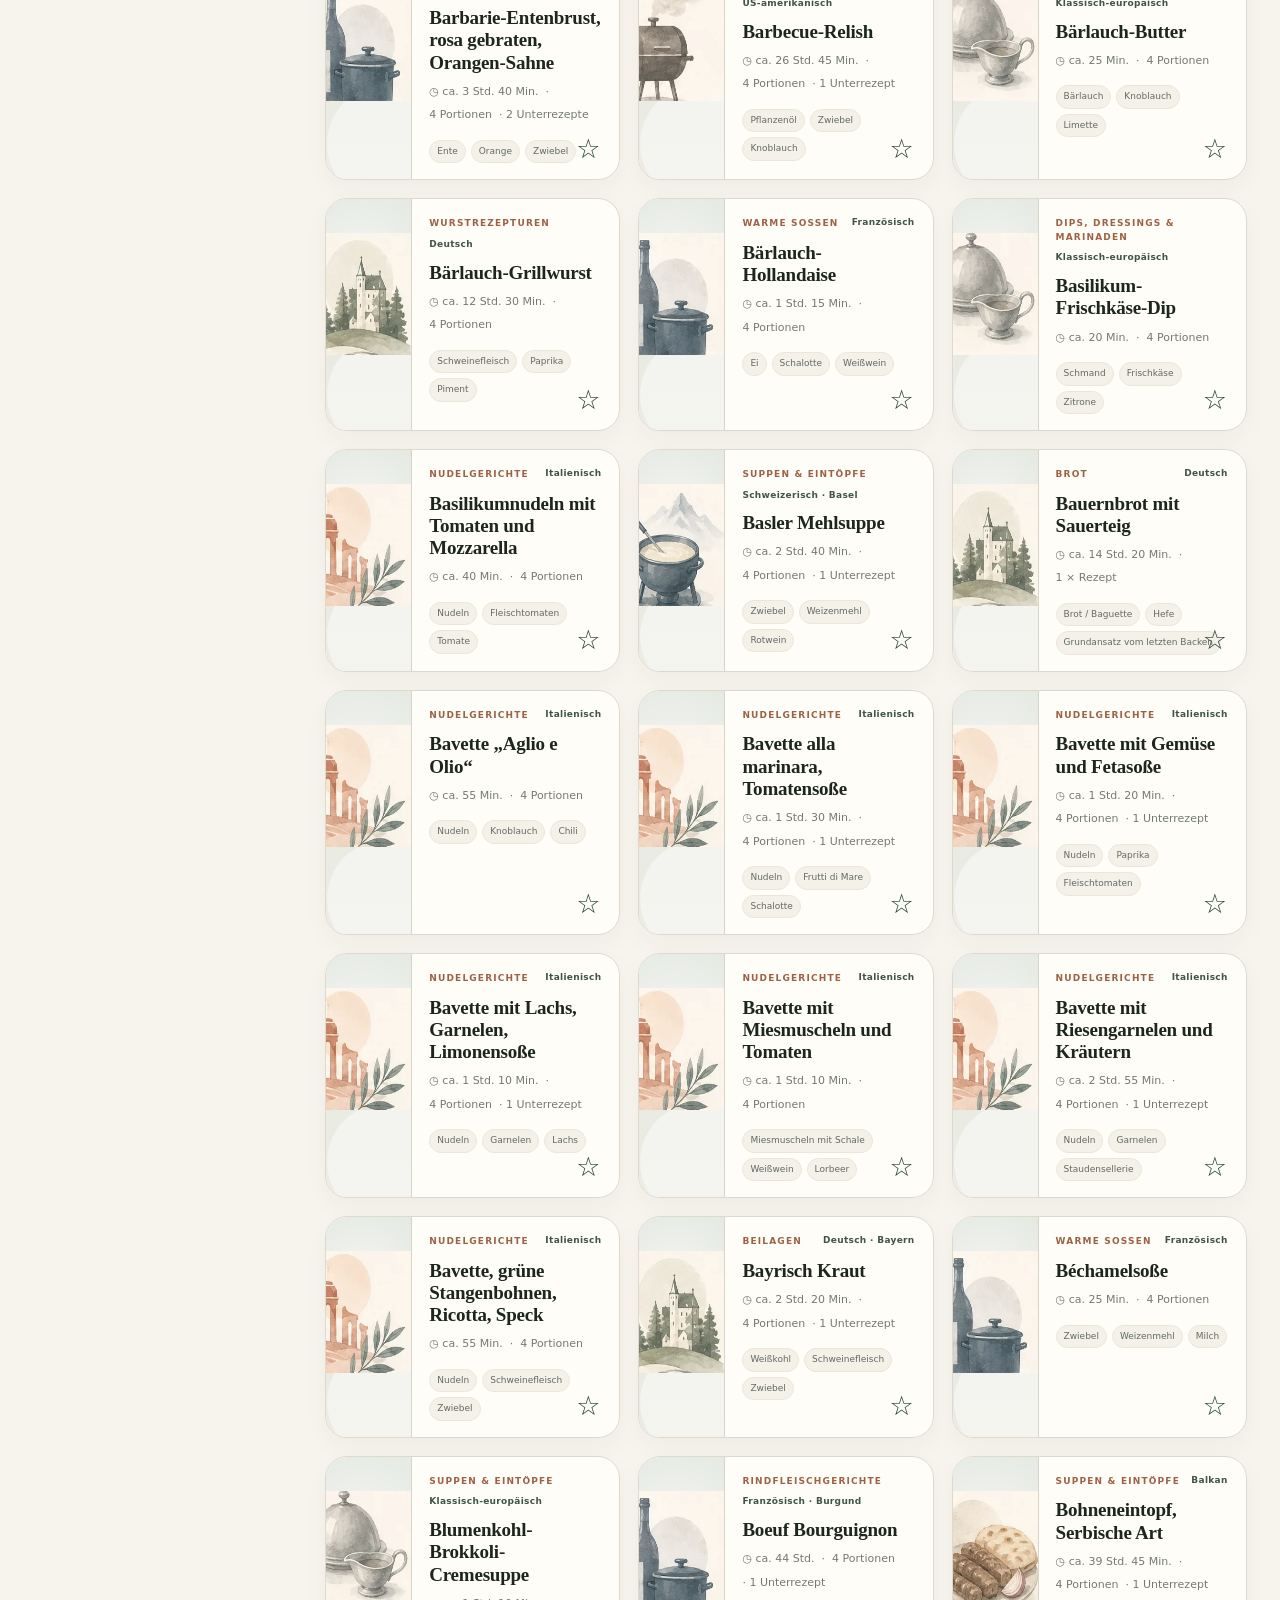
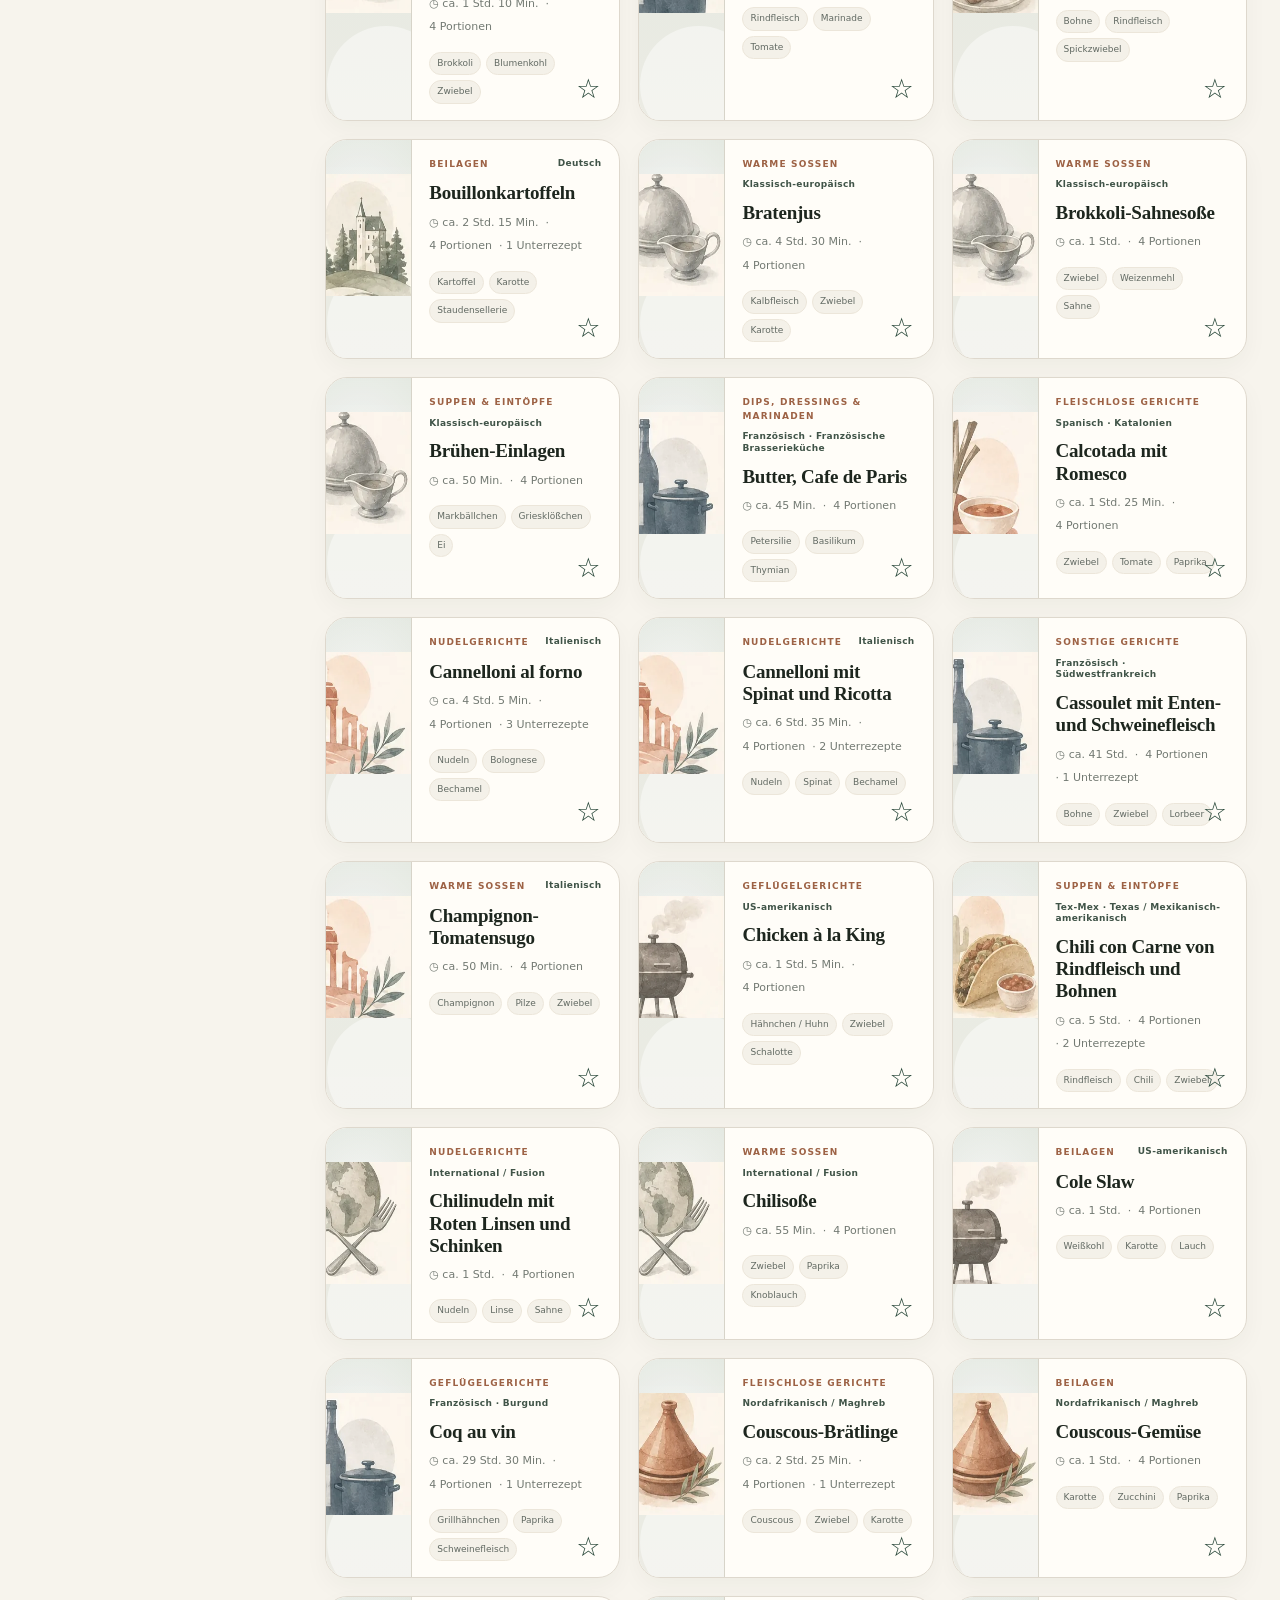
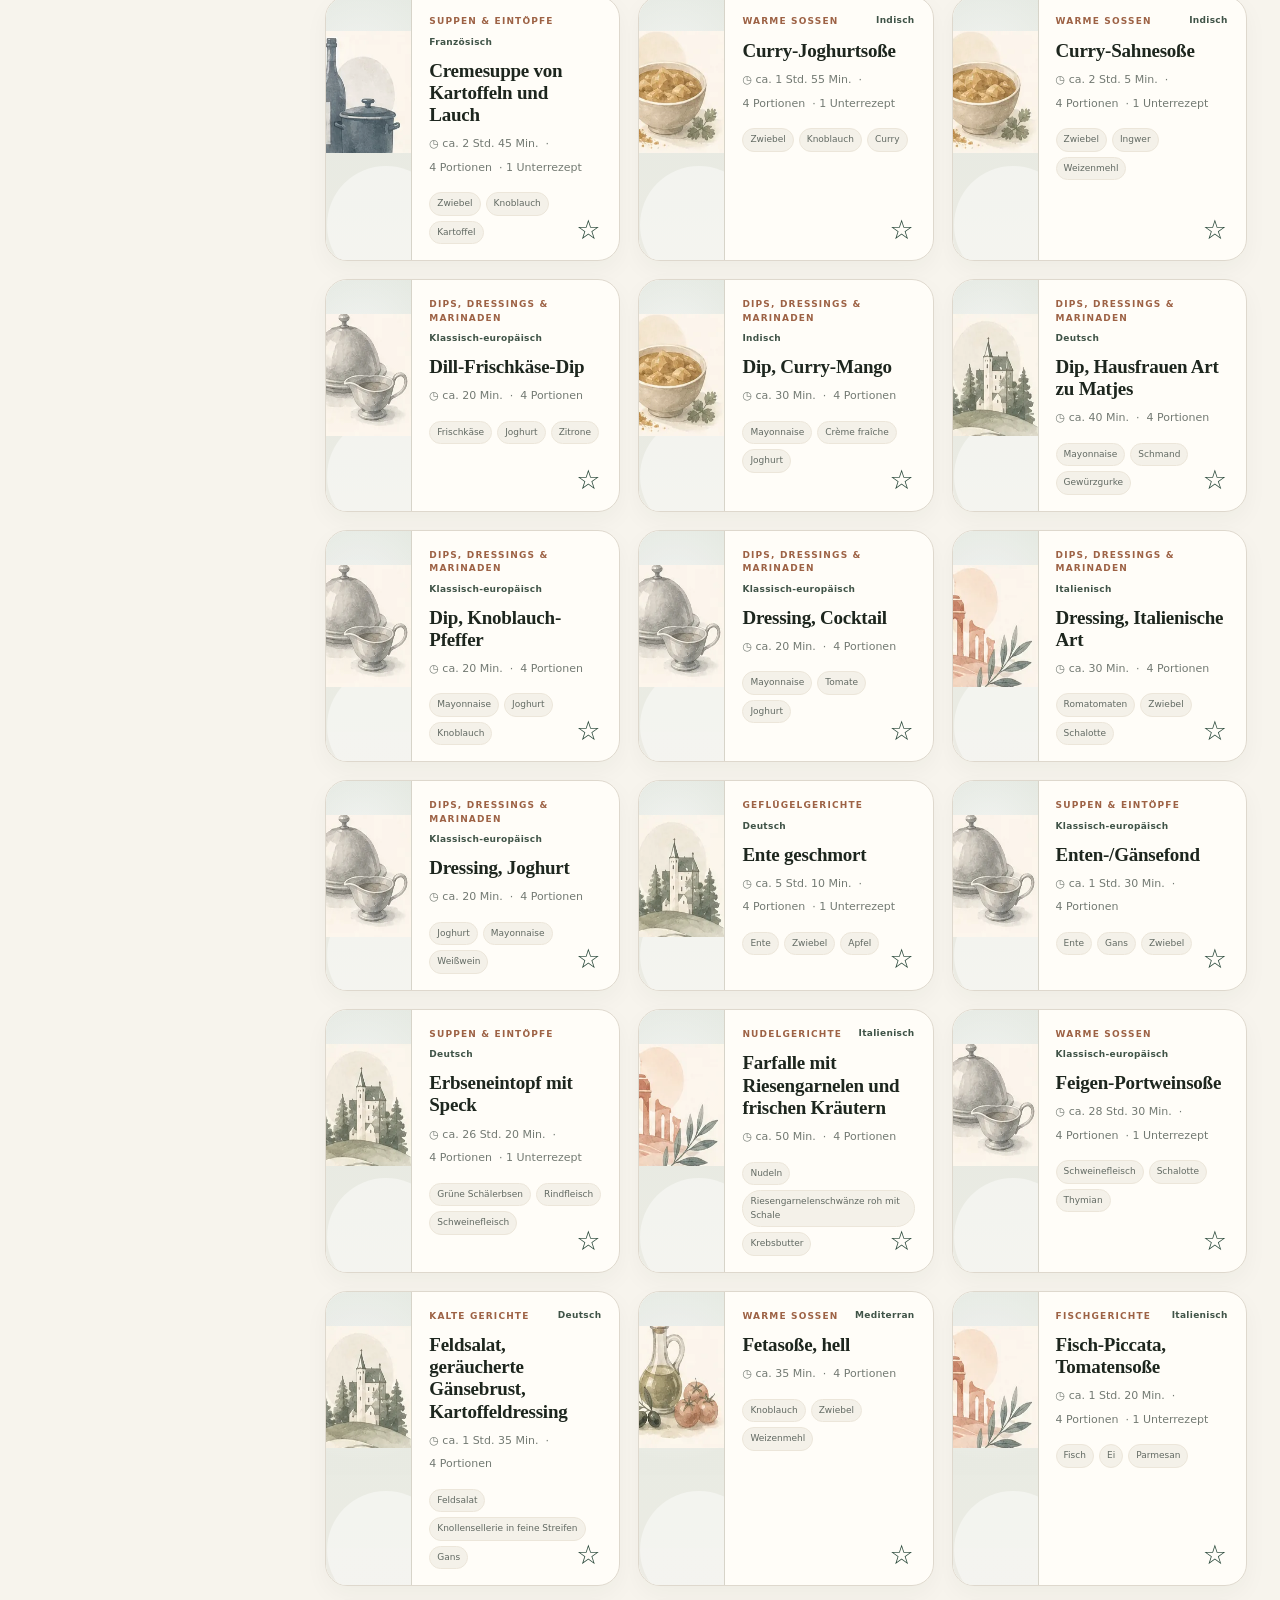
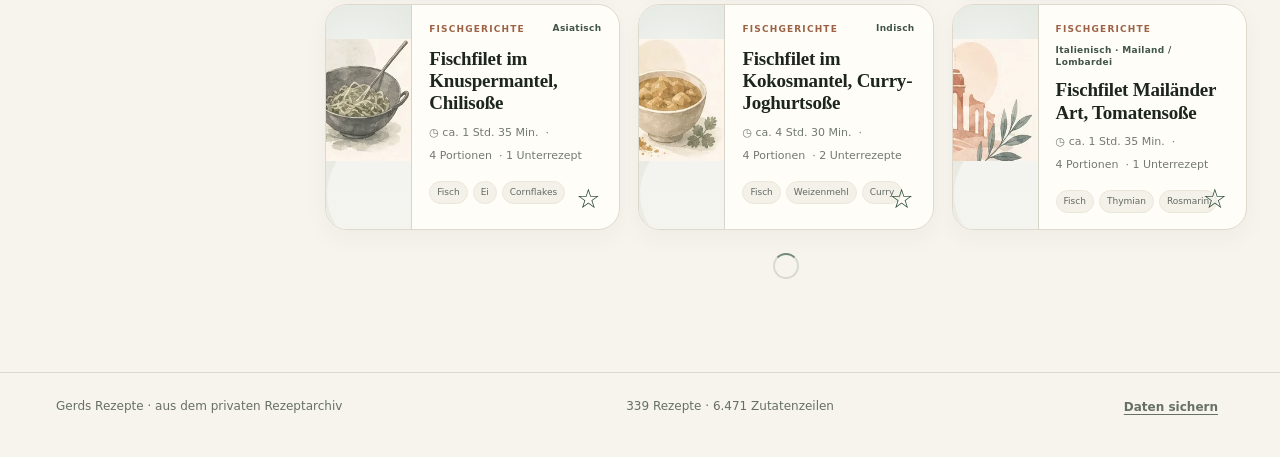
==== commit b1e7d5f7: "Prevent mixed-version navigation assets" ====
--- a/index.html
+++ b/index.html
@@ -28,16 +28,17 @@
   <link rel="apple-touch-icon" href="assets/images/apple-touch-icon.png">
   <link rel="manifest" href="site.webmanifest">
   <link rel="preload" as="image" href="assets/images/hero-kitchen.webp">
-  <link rel="stylesheet" href="styles.css">
-  <link rel="stylesheet" href="lists.css">
-  <link rel="stylesheet" href="nav-icons.css">
-  <link rel="stylesheet" href="shopping-ui.css">
-  <link rel="stylesheet" href="shopping-reorder.css">
-  <link rel="stylesheet" href="shopping-focus.css">
-  <link rel="stylesheet" href="pwa.css">
-  <link rel="stylesheet" href="personal-data.css">
-  <link rel="stylesheet" href="cook-mode.css">
-  <link rel="stylesheet" href="timers.css">
+  <link rel="stylesheet" href="styles.css?v=16">
+  <link rel="stylesheet" href="lists.css?v=16">
+  <link rel="stylesheet" href="nav-icons.css?v=16">
+  <link rel="stylesheet" href="shopping-ui.css?v=16">
+  <link rel="stylesheet" href="shopping-reorder.css?v=16">
+  <link rel="stylesheet" href="shopping-focus.css?v=16">
+  <link rel="stylesheet" href="pwa.css?v=16">
+  <link rel="stylesheet" href="personal-data.css?v=16">
+  <link rel="stylesheet" href="cook-mode.css?v=16">
+  <link rel="stylesheet" href="timers.css?v=16">
+  <style id="navBootstrap">#navToggle[hidden]{display:none!important}@media(max-width:680px){#navToggle.nav-ready{display:inline-flex!important}}</style>
 </head>
 <body>
   <header class="topbar">
@@ -46,7 +47,7 @@
         <span class="brand-mark" aria-hidden="true"><img src="assets/images/logo-kitchen.svg" alt=""></span>
         <span class="brand-copy"><strong>Gerds Rezepte</strong><small>Ein kuratiertes Rezeptarchiv aus über 50 Jahren Küche</small></span>
       </button>
-      <button type="button" class="nav-toggle" id="navToggle" aria-expanded="false" aria-controls="siteNav"><span aria-hidden="true"></span><strong>Menü</strong></button>
+      <button type="button" class="nav-toggle" id="navToggle" aria-expanded="false" aria-controls="siteNav" hidden><span aria-hidden="true"></span><strong>Menü</strong></button>
       <nav class="nav" id="siteNav" aria-label="Hauptnavigation">
         <button type="button" class="nav-main-item" data-route="recipes">Rezepte</button>
         <button type="button" class="nav-main-item" data-route="knowledge">Küchenwissen</button>
@@ -56,23 +57,23 @@
   <main id="app"></main>
   <footer><div class="shell footer-inner"><span>Gerds Rezepte · aus dem privaten Rezeptarchiv</span><span id="footerStats"></span></div></footer>
   <script>window.__gerdsInitialListHash=['#favoriten','#einkaufsliste'].includes(location.hash)?location.hash:'';</script>
-  <script src="recipes-data.js"></script>
-  <script src="data-fixes.js"></script>
-  <script src="editorial-fixes.js"></script>
-  <script src="shopping-eligibility.js"></script>
-  <script src="recipe-card.js"></script>
-  <script src="app.js"></script>
-  <script src="glossary-boundary-fixes.js"></script>
-  <script src="ingredient-ui.js"></script>
+  <script src="recipes-data.js?v=16"></script>
+  <script src="data-fixes.js?v=16"></script>
+  <script src="editorial-fixes.js?v=16"></script>
+  <script src="shopping-eligibility.js?v=16"></script>
+  <script src="recipe-card.js?v=16"></script>
+  <script src="app.js?v=16"></script>
+  <script src="glossary-boundary-fixes.js?v=16"></script>
+  <script src="ingredient-ui.js?v=16"></script>
   <script>if(window.__gerdsInitialListHash){const route=window.__gerdsInitialListHash==='#favoriten'?'favorites':'shopping';history.replaceState({route},'',window.__gerdsInitialListHash);}</script>
-  <script src="lists.js"></script>
-  <script src="shopping-ui.js"></script>
-  <script src="shopping-reorder.js"></script>
-  <script src="shopping-focus.js"></script>
-  <script src="timer-parser.js"></script>
-  <script src="timers.js"></script>
-  <script src="cook-mode.js"></script>
-  <script src="personal-data.js"></script>
-  <script src="pwa.js"></script>
+  <script src="lists.js?v=16"></script>
+  <script src="shopping-ui.js?v=16"></script>
+  <script src="shopping-reorder.js?v=16"></script>
+  <script src="shopping-focus.js?v=16"></script>
+  <script src="timer-parser.js?v=16"></script>
+  <script src="timers.js?v=16"></script>
+  <script src="cook-mode.js?v=16"></script>
+  <script src="personal-data.js?v=16"></script>
+  <script src="pwa.js?v=16"></script>
 </body>
 </html>
--- a/styles.css
+++ b/styles.css
@@ -238,3 +238,22 @@
   .subrecipe summary>small{display:none}
 }
 @media print{.detail-command-bar,.detail-overflow{display:none!important}}
+
+/* UI-System: klare Rollen für Aktion, Filter und Utility */
+:root{
+  --control-radius:10px;
+  --panel-radius:16px;
+  --menu-radius:12px;
+  --focus-ring:0 0 0 3px rgba(49,93,71,.13);
+  --control-border:rgba(41,72,58,.2);
+  --control-hover:#f1f3ef;
+}
+button:focus-visible,summary:focus-visible,a:focus-visible{outline:2px solid #315d47;outline-offset:2px}
+.primary-btn,.secondary-btn{border-radius:var(--control-radius);padding:10px 14px;font-weight:750}
+.primary-btn{background:#29483a;color:#fff;border-color:#29483a}
+.primary-btn:hover{background:#203e32}
+.secondary-btn{background:#fff;color:#29483a;border-color:var(--control-border)}
+.secondary-btn:hover{background:var(--control-hover)}
+.link-btn{border-radius:7px}
+.control{border-radius:var(--control-radius)}
+.chip,.mini-tag{border-radius:999px}
--- a/lists.css
+++ b/lists.css
@@ -1,4 +1,28 @@
 .nav-list-button{position:relative}.nav-count{display:inline-flex;min-width:18px;height:18px;padding:0 5px;align-items:center;justify-content:center;border-radius:999px;background:#29483a;color:#fff;font-size:11px;line-height:1;margin-left:4px}.bookmark-btn{position:absolute;z-index:4;bottom:12px;right:12px;width:38px;height:38px;padding:0;border:0;background:transparent;box-shadow:none;display:grid;place-items:center;cursor:pointer;color:#29483a;font-size:27px;line-height:1;transition:transform .12s ease,color .12s ease}.bookmark-btn:hover{transform:scale(1.08)}.bookmark-btn:focus-visible{outline:2px solid #29483a;outline-offset:1px;border-radius:4px}.bookmark-btn.is-saved{background:transparent;color:#29483a}.recipe-card{position:relative}.detail-favorite{display:inline-flex;align-items:center;justify-content:center;gap:6px;min-height:40px;border:1px solid rgba(41,72,58,.2);background:#fff;color:#29483a;border-radius:10px;padding:9px 12px;font:inherit;font-size:13px;font-weight:750;cursor:pointer;margin:0}.detail-favorite:hover{background:#f2f4ef}.detail-favorite.is-saved{background:#e9efe9;color:#29483a;border-color:rgba(41,72,58,.25)}.ingredient.is-shopping-enabled{cursor:pointer;position:relative;padding-right:38px;border-radius:8px;transition:background .15s ease}.ingredient.is-shopping-enabled:hover{background:rgba(41,72,58,.06)}.ingredient.is-shopping-enabled::after{content:'＋';position:absolute;right:10px;top:50%;transform:translateY(-50%);width:24px;height:24px;display:grid;place-items:center;border-radius:999px;border:1px solid rgba(41,72,58,.24);color:#29483a;font-weight:700}.ingredient.is-in-shopping::after{content:'✓';background:#29483a;color:#fff}.ingredient.is-shopping-enabled .ingredient-name{pointer-events:none}.ingredient[data-recipe-reference="1"]{cursor:default!important;padding-right:0!important}.ingredient[data-recipe-reference="1"]:hover{background:transparent!important}.ingredient[data-recipe-reference="1"]::after{display:none!important;content:none!important}.list-page{padding:44px 0 72px}.list-head{display:flex;justify-content:space-between;gap:24px;align-items:end;margin-bottom:24px}.list-head h1{margin:6px 0 6px;font:700 clamp(32px,5vw,52px)/1.05 Georgia,serif;color:#20382e}.list-head p{margin:0;color:#617269}.list-actions{display:flex;gap:8px;flex-wrap:wrap}.list-actions button,.shopping-remove{border:1px solid rgba(41,72,58,.2);background:#fff;color:#29483a;border-radius:999px;padding:8px 12px;cursor:pointer}.favorite-grid{display:grid;grid-template-columns:repeat(3,minmax(0,1fr));gap:18px}.favorite-empty,.shopping-empty{padding:32px;border:1px dashed rgba(41,72,58,.25);border-radius:16px;background:#fff;color:#617269}.shopping-list{display:grid;gap:10px}.shopping-row{display:grid;grid-template-columns:auto minmax(0,1fr) auto auto;gap:12px;align-items:center;background:#fff;border:1px solid rgba(41,72,58,.12);border-radius:14px;padding:14px 16px}.shopping-row.is-done .shopping-name,.shopping-row.is-done .shopping-amount{text-decoration:line-through;opacity:.55}.shopping-check{width:20px;height:20px;accent-color:#29483a}.shopping-name strong{display:block}.shopping-name small{display:block;color:#7a887f;margin-top:2px}.shopping-amount{font-weight:700;text-align:right}.shopping-remove{padding:5px 9px}.shopping-note{margin:0 0 18px;color:#617269;font-size:14px}.topbar .nav .nav-list-button.active{color:#29483a;font-weight:800}
 @media(max-width:900px){.favorite-grid{grid-template-columns:repeat(2,minmax(0,1fr))}.topbar .nav{gap:4px}.topbar .nav button{padding-left:8px;padding-right:8px}}
 @media(max-width:680px){.topbar-inner{align-items:center}.topbar .nav{overflow-x:auto;scrollbar-width:none;white-space:nowrap;max-width:100%;padding-bottom:2px}.topbar .nav::-webkit-scrollbar{display:none}.topbar .nav button{font-size:13px}.brand-copy small{display:none}.favorite-grid{grid-template-columns:1fr}.list-head{align-items:flex-start;flex-direction:column}.shopping-row{grid-template-columns:auto minmax(0,1fr) auto}.shopping-remove{grid-column:3}.shopping-amount{grid-column:2;text-align:left}.nav-count{display:none}}
-@media print{.bookmark-btn,.detail-favorite,.ingredient.is-shopping-enabled::after{display:none!important}}+@media print{.bookmark-btn,.detail-favorite,.ingredient.is-shopping-enabled::after{display:none!important}}
+/* Persönliche Sammlung: ruhiger als die Archivansicht */
+.favorite-page .shell{max-width:1120px}
+.favorite-head{align-items:flex-end;margin-bottom:10px}
+.favorite-intro{margin:0 0 22px;color:#7b847d;font-size:12px}
+.favorite-grid{grid-template-columns:repeat(2,minmax(0,1fr));gap:16px}
+.favorite-grid .recipe-card{min-height:176px;box-shadow:none}
+.favorite-grid .card-visual{min-height:176px}
+.favorite-actions-menu{position:relative}
+.favorite-actions-menu>summary{list-style:none;width:40px;height:40px;display:grid;place-items:center;border:1px solid rgba(41,72,58,.18);border-radius:10px;background:#fff;color:#29483a;font-size:15px;font-weight:900;letter-spacing:.07em;cursor:pointer}
+.favorite-actions-menu>summary::-webkit-details-marker{display:none}
+.favorite-actions-menu[open]>summary{background:#eef2ed;border-color:rgba(41,72,58,.34)}
+.favorite-actions-panel{position:absolute;right:0;top:calc(100% + 6px);z-index:60;min-width:210px;padding:6px;border:1px solid rgba(41,72,58,.16);border-radius:12px;background:#fff;box-shadow:0 18px 44px rgba(31,43,34,.16)}
+.favorite-actions-panel button{display:block;width:100%;border:0;background:transparent;border-radius:8px;padding:9px 10px;text-align:left;color:#9a452e;font:inherit;font-size:13px;font-weight:700;cursor:pointer}
+.favorite-actions-panel button:hover{background:#f6efeb}
+.favorite-empty{display:grid;gap:6px;padding:28px;border:1px solid #ded9cc;border-radius:16px;background:#fff}
+.favorite-empty strong{font:700 20px Georgia,serif;color:#29483a}
+.favorite-empty span{color:#69736c;font-size:13px;max-width:540px}
+@media(max-width:760px){
+  .favorite-grid{grid-template-columns:1fr}
+  .favorite-head{display:grid;grid-template-columns:minmax(0,1fr) auto;gap:14px;align-items:end}
+  .favorite-actions-panel{position:fixed;left:14px;right:14px;top:auto;bottom:max(14px,env(safe-area-inset-bottom));min-width:0;border-radius:15px;padding:8px}
+  .favorite-actions-panel button{padding:12px 11px;font-size:14px}
+}
+@media print{.favorite-actions-menu{display:none!important}}
--- a/nav-icons.css
+++ b/nav-icons.css
@@ -1,21 +1,39 @@
-/* Mobile Hauptnavigation: dieselben Ziele, kompakt als monochrome Icons. */
+.nav-toggle{display:none}
+.nav{display:flex;align-items:center;gap:3px}
+.nav>button{min-height:38px;border:0;background:transparent;border-radius:9px;padding:8px 10px;color:#687168;font-size:13px;font-weight:700;transition:background .14s ease,color .14s ease}
+.nav>button:hover{background:#efede6;color:#29483a}
+.nav>button.active{background:#e8eee9;color:#29483a}
+.nav-utility-item{display:inline-flex!important;align-items:center!important;gap:7px}
+.nav-utility-item[data-list-route="favorites"]{margin-left:9px;position:relative}
+.nav-utility-item[data-list-route="favorites"]:after{content:"";position:absolute;left:-6px;top:9px;bottom:9px;width:1px;background:#ddd8cc}
+.nav-utility-item:before{content:"";width:16px;height:16px;display:block;flex:0 0 16px;background:currentColor;-webkit-mask-position:center;-webkit-mask-repeat:no-repeat;-webkit-mask-size:contain;mask-position:center;mask-repeat:no-repeat;mask-size:contain}
+.nav-utility-item[data-list-route="favorites"]:before{-webkit-mask-image:url("data:image/svg+xml,%3Csvg%20xmlns%3D%22http%3A%2F%2Fwww.w3.org%2F2000%2Fsvg%22%20viewBox%3D%220%200%2024%2024%22%3E%3Cpath%20fill%3D%22black%22%20d%3D%22m12%202.6%202.9%205.9%206.5.9-4.7%204.6%201.1%206.5-5.8-3-5.8%203%201.1-6.5-4.7-4.6%206.5-.9z%22%2F%3E%3C%2Fsvg%3E");mask-image:url("data:image/svg+xml,%3Csvg%20xmlns%3D%22http%3A%2F%2Fwww.w3.org%2F2000%2Fsvg%22%20viewBox%3D%220%200%2024%2024%22%3E%3Cpath%20fill%3D%22black%22%20d%3D%22m12%202.6%202.9%205.9%206.5.9-4.7%204.6%201.1%206.5-5.8-3-5.8%203%201.1-6.5-4.7-4.6%206.5-.9z%22%2F%3E%3C%2Fsvg%3E")}
+.nav-utility-item[data-list-route="shopping"]:before{-webkit-mask-image:url("data:image/svg+xml,%3Csvg%20xmlns%3D%22http%3A%2F%2Fwww.w3.org%2F2000%2Fsvg%22%20viewBox%3D%220%200%2024%2024%22%20fill%3D%22none%22%20stroke%3D%22black%22%20stroke-width%3D%222%22%20stroke-linecap%3D%22round%22%20stroke-linejoin%3D%22round%22%3E%3Cpath%20d%3D%22M14%202H6a2%202%200%200%200-2%202v16a2%202%200%200%200%202%202h12a2%202%200%200%200%202-2V8z%22%2F%3E%3Cpath%20d%3D%22M14%202v6h6%22%2F%3E%3Cpath%20d%3D%22M8%2013h8%22%2F%3E%3Cpath%20d%3D%22M8%2017h5%22%2F%3E%3C%2Fsvg%3E");mask-image:url("data:image/svg+xml,%3Csvg%20xmlns%3D%22http%3A%2F%2Fwww.w3.org%2F2000%2Fsvg%22%20viewBox%3D%220%200%2024%2024%22%20fill%3D%22none%22%20stroke%3D%22black%22%20stroke-width%3D%222%22%20stroke-linecap%3D%22round%22%20stroke-linejoin%3D%22round%22%3E%3Cpath%20d%3D%22M14%202H6a2%202%200%200%200-2%202v16a2%202%200%200%200%202%202h12a2%202%200%200%200%202-2V8z%22%2F%3E%3Cpath%20d%3D%22M14%202v6h6%22%2F%3E%3Cpath%20d%3D%22M8%2013h8%22%2F%3E%3Cpath%20d%3D%22M8%2017h5%22%2F%3E%3C%2Fsvg%3E")}
+.nav-count{display:inline-flex;min-width:18px;height:18px;padding:0 5px;align-items:center;justify-content:center;border-radius:999px;background:#29483a;color:#fff;font-size:10px;line-height:1;margin-left:1px}
+
 @media(max-width:680px){
-  .topbar .nav{flex:0 0 auto;gap:2px;overflow:visible;max-width:none;padding-bottom:0}
-  .topbar .nav>button{width:38px;height:38px;flex:0 0 38px;padding:0!important;display:grid;place-items:center;font-size:0!important;line-height:1}
-  .topbar .nav>button::before{content:"";display:block;width:23px;height:23px;background:currentColor;-webkit-mask-position:center;-webkit-mask-repeat:no-repeat;-webkit-mask-size:contain;mask-position:center;mask-repeat:no-repeat;mask-size:contain}
-  .topbar .nav>button[data-route="recipes"]::before{-webkit-mask-image:url("data:image/svg+xml,%3Csvg%20xmlns%3D%22http%3A%2F%2Fwww.w3.org%2F2000%2Fsvg%22%20viewBox%3D%220%200%2024%2024%22%20fill%3D%22none%22%20stroke%3D%22black%22%20stroke-width%3D%222%22%20stroke-linecap%3D%22round%22%20stroke-linejoin%3D%22round%22%3E%3Cpath%20d%3D%22M4%2019.5A2.5%202.5%200%200%201%206.5%2017H20%22%2F%3E%3Cpath%20d%3D%22M6.5%202H20v20H6.5A2.5%202.5%200%200%201%204%2019.5v-15A2.5%202.5%200%200%201%206.5%202z%22%2F%3E%3C%2Fsvg%3E");mask-image:url("data:image/svg+xml,%3Csvg%20xmlns%3D%22http%3A%2F%2Fwww.w3.org%2F2000%2Fsvg%22%20viewBox%3D%220%200%2024%2024%22%20fill%3D%22none%22%20stroke%3D%22black%22%20stroke-width%3D%222%22%20stroke-linecap%3D%22round%22%20stroke-linejoin%3D%22round%22%3E%3Cpath%20d%3D%22M4%2019.5A2.5%202.5%200%200%201%206.5%2017H20%22%2F%3E%3Cpath%20d%3D%22M6.5%202H20v20H6.5A2.5%202.5%200%200%201%204%2019.5v-15A2.5%202.5%200%200%201%206.5%202z%22%2F%3E%3C%2Fsvg%3E")}
-  .topbar .nav>button[data-route="knowledge"]::before{-webkit-mask-image:url("data:image/svg+xml,%3Csvg%20xmlns%3D%22http%3A%2F%2Fwww.w3.org%2F2000%2Fsvg%22%20viewBox%3D%220%200%2024%2024%22%20fill%3D%22none%22%20stroke%3D%22black%22%20stroke-width%3D%222%22%20stroke-linecap%3D%22round%22%20stroke-linejoin%3D%22round%22%3E%3Cpath%20d%3D%22M6%2014v5a2%202%200%200%200%202%202h8a2%202%200%200%200%202-2v-5%22%2F%3E%3Cpath%20d%3D%22M6%2017h12%22%2F%3E%3Cpath%20d%3D%22M18%2014a4%204%200%200%200%200-8h-.2A6%206%200%200%200%206.2%206H6a4%204%200%200%200%200%208z%22%2F%3E%3C%2Fsvg%3E");mask-image:url("data:image/svg+xml,%3Csvg%20xmlns%3D%22http%3A%2F%2Fwww.w3.org%2F2000%2Fsvg%22%20viewBox%3D%220%200%2024%2024%22%20fill%3D%22none%22%20stroke%3D%22black%22%20stroke-width%3D%222%22%20stroke-linecap%3D%22round%22%20stroke-linejoin%3D%22round%22%3E%3Cpath%20d%3D%22M6%2014v5a2%202%200%200%200%202%202h8a2%202%200%200%200%202-2v-5%22%2F%3E%3Cpath%20d%3D%22M6%2017h12%22%2F%3E%3Cpath%20d%3D%22M18%2014a4%204%200%200%200%200-8h-.2A6%206%200%200%200%206.2%206H6a4%204%200%200%200%200%208z%22%2F%3E%3C%2Fsvg%3E")}
-  .topbar .nav>button[data-list-route="favorites"]::before{-webkit-mask-image:url("data:image/svg+xml,%3Csvg%20xmlns%3D%22http%3A%2F%2Fwww.w3.org%2F2000%2Fsvg%22%20viewBox%3D%220%200%2024%2024%22%3E%3Cpath%20fill%3D%22black%22%20d%3D%22m12%202.6%202.9%205.9%206.5.9-4.7%204.6%201.1%206.5-5.8-3-5.8%203%201.1-6.5-4.7-4.6%206.5-.9z%22%2F%3E%3C%2Fsvg%3E");mask-image:url("data:image/svg+xml,%3Csvg%20xmlns%3D%22http%3A%2F%2Fwww.w3.org%2F2000%2Fsvg%22%20viewBox%3D%220%200%2024%2024%22%3E%3Cpath%20fill%3D%22black%22%20d%3D%22m12%202.6%202.9%205.9%206.5.9-4.7%204.6%201.1%206.5-5.8-3-5.8%203%201.1-6.5-4.7-4.6%206.5-.9z%22%2F%3E%3C%2Fsvg%3E")}
-  .topbar .nav>button[data-list-route="shopping"]::before{-webkit-mask-image:url("data:image/svg+xml,%3Csvg%20xmlns%3D%22http%3A%2F%2Fwww.w3.org%2F2000%2Fsvg%22%20viewBox%3D%220%200%2024%2024%22%20fill%3D%22none%22%20stroke%3D%22black%22%20stroke-width%3D%222%22%20stroke-linecap%3D%22round%22%20stroke-linejoin%3D%22round%22%3E%3Cpath%20d%3D%22M14%202H6a2%202%200%200%200-2%202v16a2%202%200%200%200%202%202h12a2%202%200%200%200%202-2V8z%22%2F%3E%3Cpath%20d%3D%22M14%202v6h6%22%2F%3E%3Cpath%20d%3D%22M8%2013h8%22%2F%3E%3Cpath%20d%3D%22M8%2017h5%22%2F%3E%3C%2Fsvg%3E");mask-image:url("data:image/svg+xml,%3Csvg%20xmlns%3D%22http%3A%2F%2Fwww.w3.org%2F2000%2Fsvg%22%20viewBox%3D%220%200%2024%2024%22%20fill%3D%22none%22%20stroke%3D%22black%22%20stroke-width%3D%222%22%20stroke-linecap%3D%22round%22%20stroke-linejoin%3D%22round%22%3E%3Cpath%20d%3D%22M14%202H6a2%202%200%200%200-2%202v16a2%202%200%200%200%202%202h12a2%202%200%200%200%202-2V8z%22%2F%3E%3Cpath%20d%3D%22M14%202v6h6%22%2F%3E%3Cpath%20d%3D%22M8%2013h8%22%2F%3E%3Cpath%20d%3D%22M8%2017h5%22%2F%3E%3C%2Fsvg%3E")}
-  .topbar .nav .nav-count{display:none!important}
+  .topbar-inner{position:relative}
+  .nav-toggle{display:inline-flex;align-items:center;gap:7px;height:38px;border:1px solid rgba(41,72,58,.16);border-radius:9px;background:#fff;color:#29483a;padding:0 10px;font-size:12px;font-weight:800}
+  .nav-toggle>span{position:relative;width:16px;height:12px;border-top:2px solid currentColor;border-bottom:2px solid currentColor}
+  .nav-toggle>span:after{content:"";position:absolute;left:0;right:0;top:4px;border-top:2px solid currentColor}
+  .topbar.nav-open .nav-toggle{background:#e9eee9}
+  .topbar .nav{display:none;position:absolute;z-index:100;top:calc(100% - 1px);right:0;width:min(310px,calc(100vw - 28px));padding:8px;border:1px solid rgba(41,72,58,.15);border-radius:14px;background:#fffdf8;box-shadow:0 20px 50px rgba(31,43,34,.18)}
+  .topbar.nav-open .nav{display:grid}
+  .topbar .nav>button{width:100%;min-height:46px;display:flex!important;align-items:center!important;justify-content:flex-start!important;text-align:left;padding:10px 12px!important;border-radius:9px;font-size:14px!important}
+  .topbar .nav>button.active{background:#e8eee9}
+  .topbar .nav-main-item:before{content:"";width:18px;height:18px;display:block;flex:0 0 18px;margin-right:9px;background:currentColor;-webkit-mask-position:center;-webkit-mask-repeat:no-repeat;-webkit-mask-size:contain;mask-position:center;mask-repeat:no-repeat;mask-size:contain}
+  .topbar .nav-main-item[data-route="recipes"]:before{-webkit-mask-image:url("data:image/svg+xml,%3Csvg%20xmlns%3D%22http%3A%2F%2Fwww.w3.org%2F2000%2Fsvg%22%20viewBox%3D%220%200%2024%2024%22%20fill%3D%22none%22%20stroke%3D%22black%22%20stroke-width%3D%222%22%20stroke-linecap%3D%22round%22%20stroke-linejoin%3D%22round%22%3E%3Cpath%20d%3D%22M4%2019.5A2.5%202.5%200%200%201%206.5%2017H20%22%2F%3E%3Cpath%20d%3D%22M6.5%202H20v20H6.5A2.5%202.5%200%200%201%204%2019.5v-15A2.5%202.5%200%200%201%206.5%202z%22%2F%3E%3C%2Fsvg%3E");mask-image:url("data:image/svg+xml,%3Csvg%20xmlns%3D%22http%3A%2F%2Fwww.w3.org%2F2000%2Fsvg%22%20viewBox%3D%220%200%2024%2024%22%20fill%3D%22none%22%20stroke%3D%22black%22%20stroke-width%3D%222%22%20stroke-linecap%3D%22round%22%20stroke-linejoin%3D%22round%22%3E%3Cpath%20d%3D%22M4%2019.5A2.5%202.5%200%200%201%206.5%2017H20%22%2F%3E%3Cpath%20d%3D%22M6.5%202H20v20H6.5A2.5%202.5%200%200%201%204%2019.5v-15A2.5%202.5%200%200%201%206.5%202z%22%2F%3E%3C%2Fsvg%3E")}
+  .topbar .nav-main-item[data-route="knowledge"]:before{-webkit-mask-image:url("data:image/svg+xml,%3Csvg%20xmlns%3D%22http%3A%2F%2Fwww.w3.org%2F2000%2Fsvg%22%20viewBox%3D%220%200%2024%2024%22%20fill%3D%22none%22%20stroke%3D%22black%22%20stroke-width%3D%222%22%20stroke-linecap%3D%22round%22%20stroke-linejoin%3D%22round%22%3E%3Cpath%20d%3D%22M6%2014v5a2%202%200%200%200%202%202h8a2%202%200%200%200%202-2v-5%22%2F%3E%3Cpath%20d%3D%22M6%2017h12%22%2F%3E%3Cpath%20d%3D%22M18%2014a4%204%200%200%200%200-8h-.2A6%206%200%200%200%206.2%206H6a4%204%200%200%200%200%208z%22%2F%3E%3C%2Fsvg%3E");mask-image:url("data:image/svg+xml,%3Csvg%20xmlns%3D%22http%3A%2F%2Fwww.w3.org%2F2000%2Fsvg%22%20viewBox%3D%220%200%2024%2024%22%20fill%3D%22none%22%20stroke%3D%22black%22%20stroke-width%3D%222%22%20stroke-linecap%3D%22round%22%20stroke-linejoin%3D%22round%22%3E%3Cpath%20d%3D%22M6%2014v5a2%202%200%200%200%202%202h8a2%202%200%200%200%202-2v-5%22%2F%3E%3Cpath%20d%3D%22M6%2017h12%22%2F%3E%3Cpath%20d%3D%22M18%2014a4%204%200%200%200%200-8h-.2A6%206%200%200%200%206.2%206H6a4%204%200%200%200%200%208z%22%2F%3E%3C%2Fsvg%3E")}
+  .nav-utility-item[data-list-route="favorites"]{margin-left:0;margin-top:5px;border-top:1px solid #ece7dc;padding-top:12px!important}
+  .nav-utility-item[data-list-route="favorites"]:after{display:none}
+  .nav-utility-item:before{width:18px;height:18px;flex-basis:18px;margin-right:2px}
+  .nav-count{margin-left:auto}
+  .topbar:not(.show-brand) .nav{margin-left:0}
+  .topbar.show-brand .brand{max-width:min(190px,calc(100vw - 110px))}
 }
 @media(max-width:390px){
-  .topbar-inner{gap:8px}
-  .topbar .nav>button{width:36px;height:36px;flex-basis:36px}
-  .topbar .nav>button::before{width:22px;height:22px}
-  .topbar.show-brand .brand{max-width:150px}
-}
-@media(max-width:350px){
-  .topbar.show-brand .brand-copy{display:none}
-  .topbar.show-brand .brand{max-width:36px}
-}
+  .brand strong{font-size:16px}
+  .topbar.show-brand .brand{max-width:160px}
+  .nav-toggle strong{display:none}
+  .nav-toggle{width:38px;padding:0;justify-content:center}
+}
--- a/personal-data.css
+++ b/personal-data.css
@@ -1 +1 @@
-.personal-data-open{border:0;background:transparent;color:inherit;font:inherit;font-size:12px;font-weight:700;text-decoration:underline;text-underline-offset:3px;cursor:pointer}.personal-data-dialog{width:min(560px,calc(100vw - 28px));max-height:min(760px,calc(100vh - 28px));border:1px solid rgba(41,72,58,.18);border-radius:20px;background:#fbf8f1;color:#273129;padding:22px;box-shadow:0 24px 70px rgba(25,39,31,.24)}.personal-data-dialog::backdrop{background:rgba(28,39,31,.36);backdrop-filter:blur(2px);-webkit-backdrop-filter:blur(2px)}.personal-data-head{display:flex;align-items:flex-start;justify-content:space-between;gap:18px}.personal-data-head h2{margin:4px 0 0;font:700 30px/1.05 Georgia,serif;color:#29483a}.personal-data-close{border:0;background:transparent;color:#617269;font-size:28px;line-height:1;padding:2px 4px;cursor:pointer}.personal-data-dialog>p{color:#617269;line-height:1.5;font-size:13px}.personal-data-summary{margin:18px 0;padding:13px 14px;border:1px solid rgba(41,72,58,.12);border-radius:12px;background:#fff;font-size:13px;font-weight:700;color:#29483a}.personal-data-actions{display:flex;flex-wrap:wrap;gap:8px}.personal-data-actions button{border:1px solid rgba(41,72,58,.22);background:#fff;color:#29483a;border-radius:999px;padding:9px 13px;font:inherit;font-size:13px;font-weight:750;cursor:pointer}.personal-data-actions .personal-data-primary{background:#29483a;color:#fff;border-color:#29483a}.personal-data-hint{margin:16px 0 0!important;font-size:11px!important}.personal-data-status{min-height:18px;margin-top:10px;color:#617269;font-size:12px}.personal-data-status.is-error{color:#9a432d}@media(max-width:560px){.personal-data-dialog{padding:18px}.personal-data-head h2{font-size:27px}.personal-data-actions{display:grid;grid-template-columns:1fr}.personal-data-actions button{width:100%}}@media print{.personal-data-dialog,.personal-data-open{display:none!important}}
+.personal-data-open{border:0;background:transparent;color:inherit;font:inherit;font-size:12px;font-weight:700;text-decoration:underline;text-underline-offset:3px;cursor:pointer}.personal-data-dialog{width:min(560px,calc(100vw - 28px));max-height:min(760px,calc(100vh - 28px));border:1px solid rgba(41,72,58,.18);border-radius:20px;background:#fbf8f1;color:#273129;padding:22px;box-shadow:0 24px 70px rgba(25,39,31,.24)}.personal-data-dialog::backdrop{background:rgba(28,39,31,.36);backdrop-filter:blur(2px);-webkit-backdrop-filter:blur(2px)}.personal-data-head{display:flex;align-items:flex-start;justify-content:space-between;gap:18px}.personal-data-head h2{margin:4px 0 0;font:700 30px/1.05 Georgia,serif;color:#29483a}.personal-data-close{border:0;background:transparent;color:#617269;font-size:28px;line-height:1;padding:2px 4px;cursor:pointer}.personal-data-dialog>p{color:#617269;line-height:1.5;font-size:13px}.personal-data-summary{margin:18px 0;padding:13px 14px;border:1px solid rgba(41,72,58,.12);border-radius:12px;background:#fff;font-size:13px;font-weight:700;color:#29483a}.personal-data-actions{display:flex;flex-wrap:wrap;gap:8px}.personal-data-actions button{border:1px solid rgba(41,72,58,.22);background:#fff;color:#29483a;border-radius:10px;padding:9px 13px;font:inherit;font-size:13px;font-weight:750;cursor:pointer}.personal-data-actions .personal-data-primary{background:#29483a;color:#fff;border-color:#29483a}.personal-data-hint{margin:16px 0 0!important;font-size:11px!important}.personal-data-status{min-height:18px;margin-top:10px;color:#617269;font-size:12px}.personal-data-status.is-error{color:#9a432d}@media(max-width:560px){.personal-data-dialog{padding:18px}.personal-data-head h2{font-size:27px}.personal-data-actions{display:grid;grid-template-columns:1fr}.personal-data-actions button{width:100%}}@media print{.personal-data-dialog,.personal-data-open{display:none!important}}
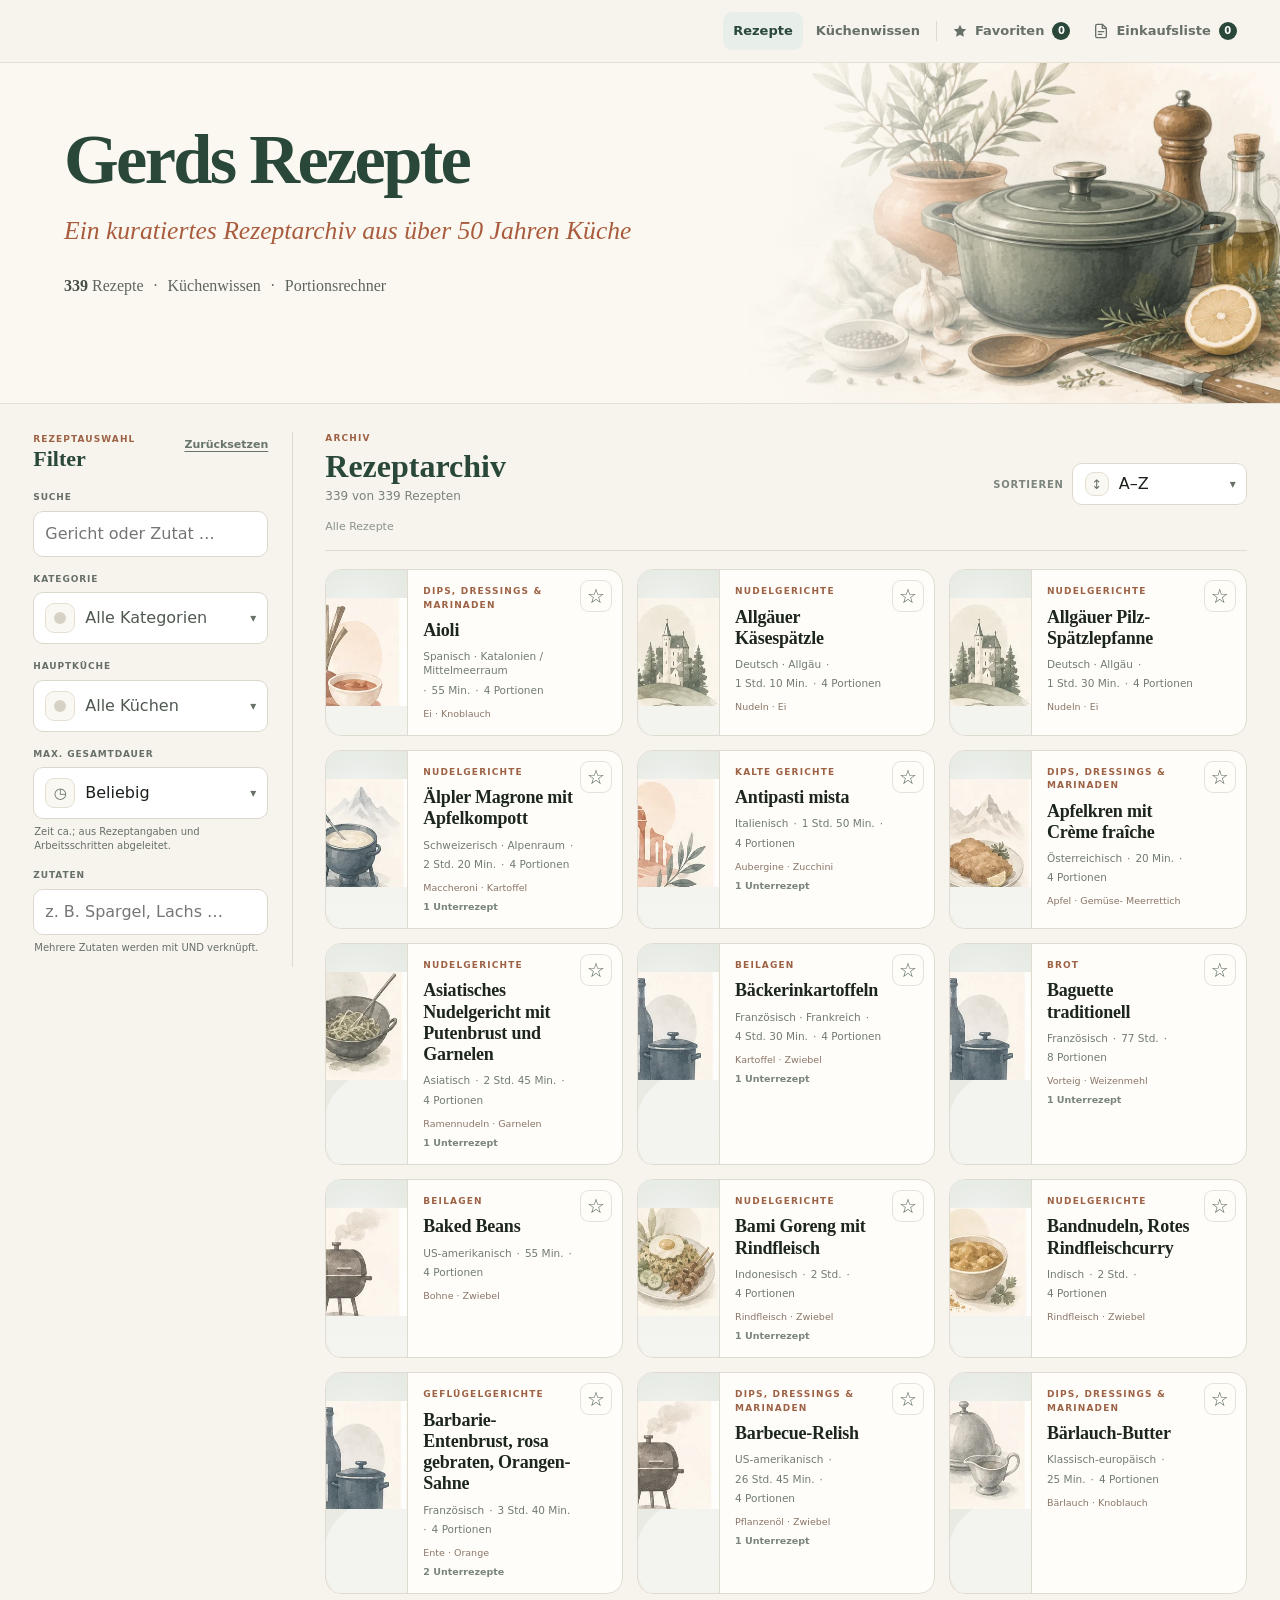
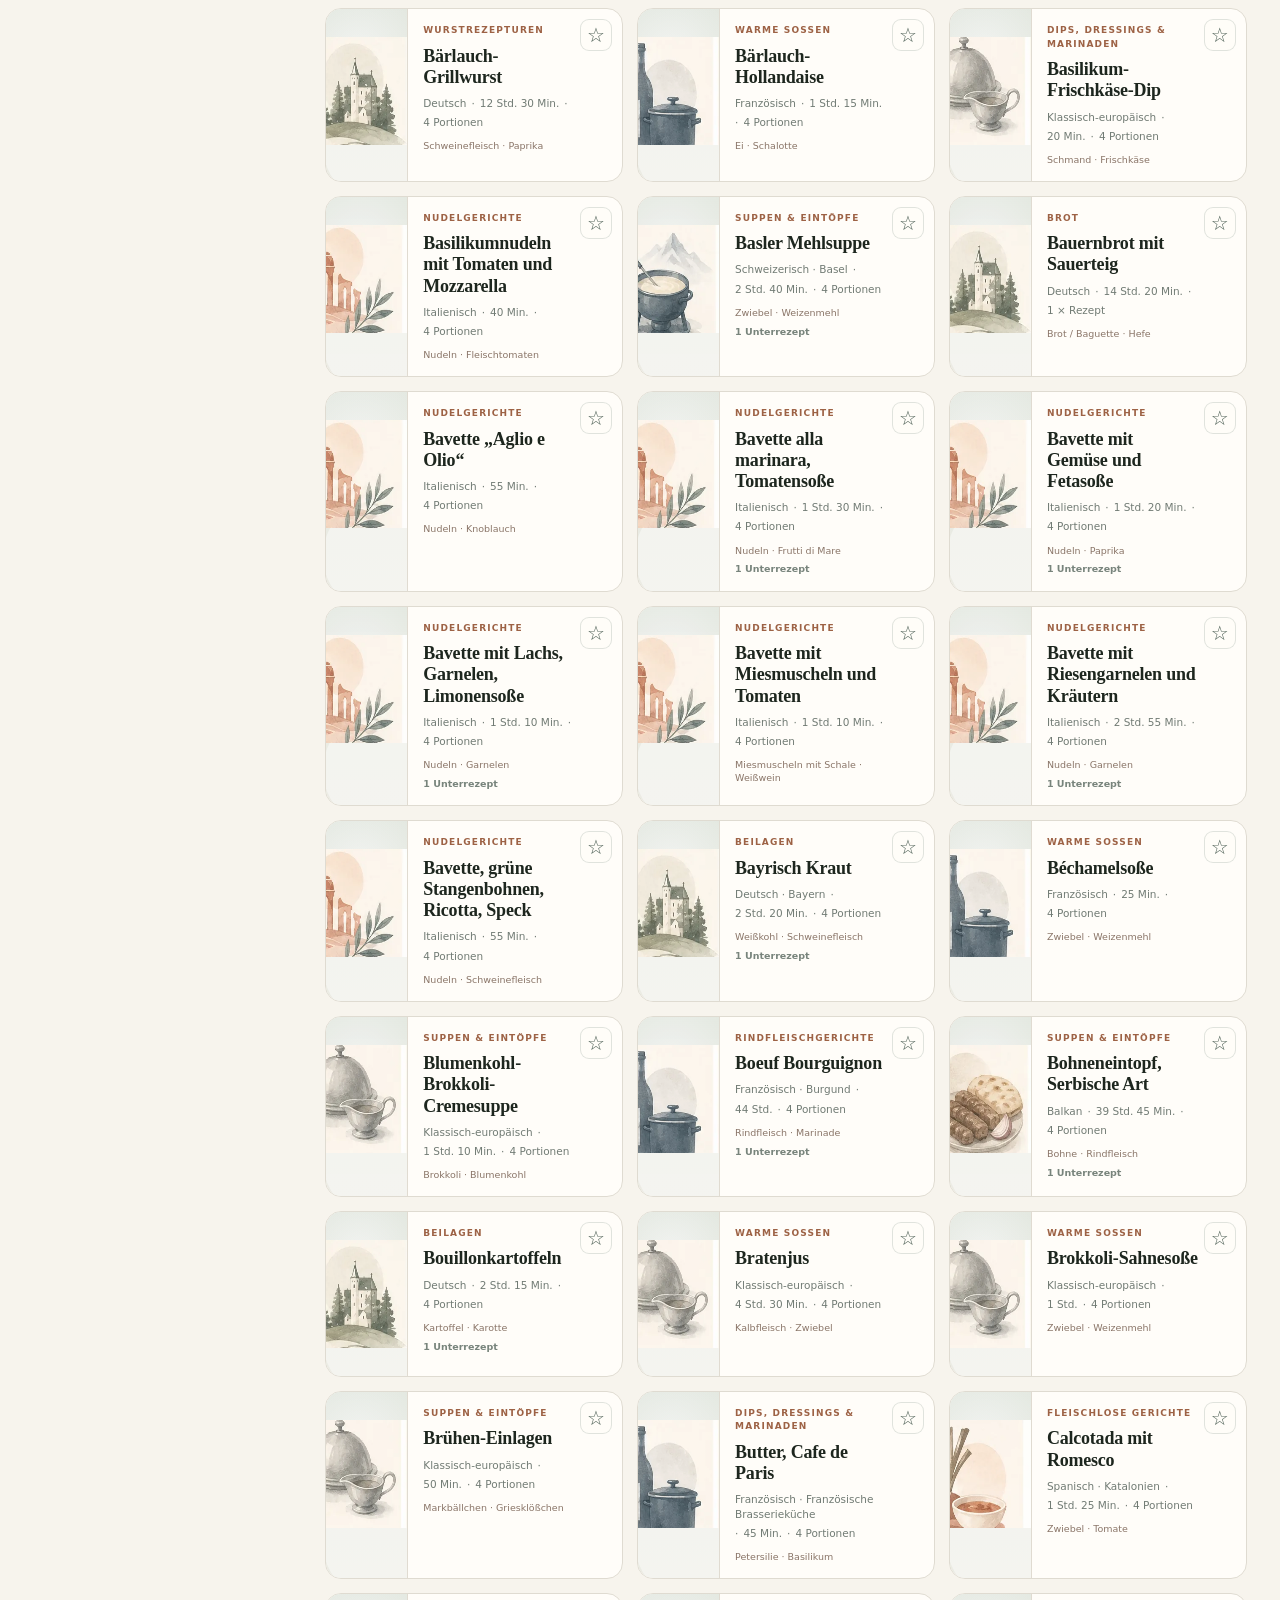
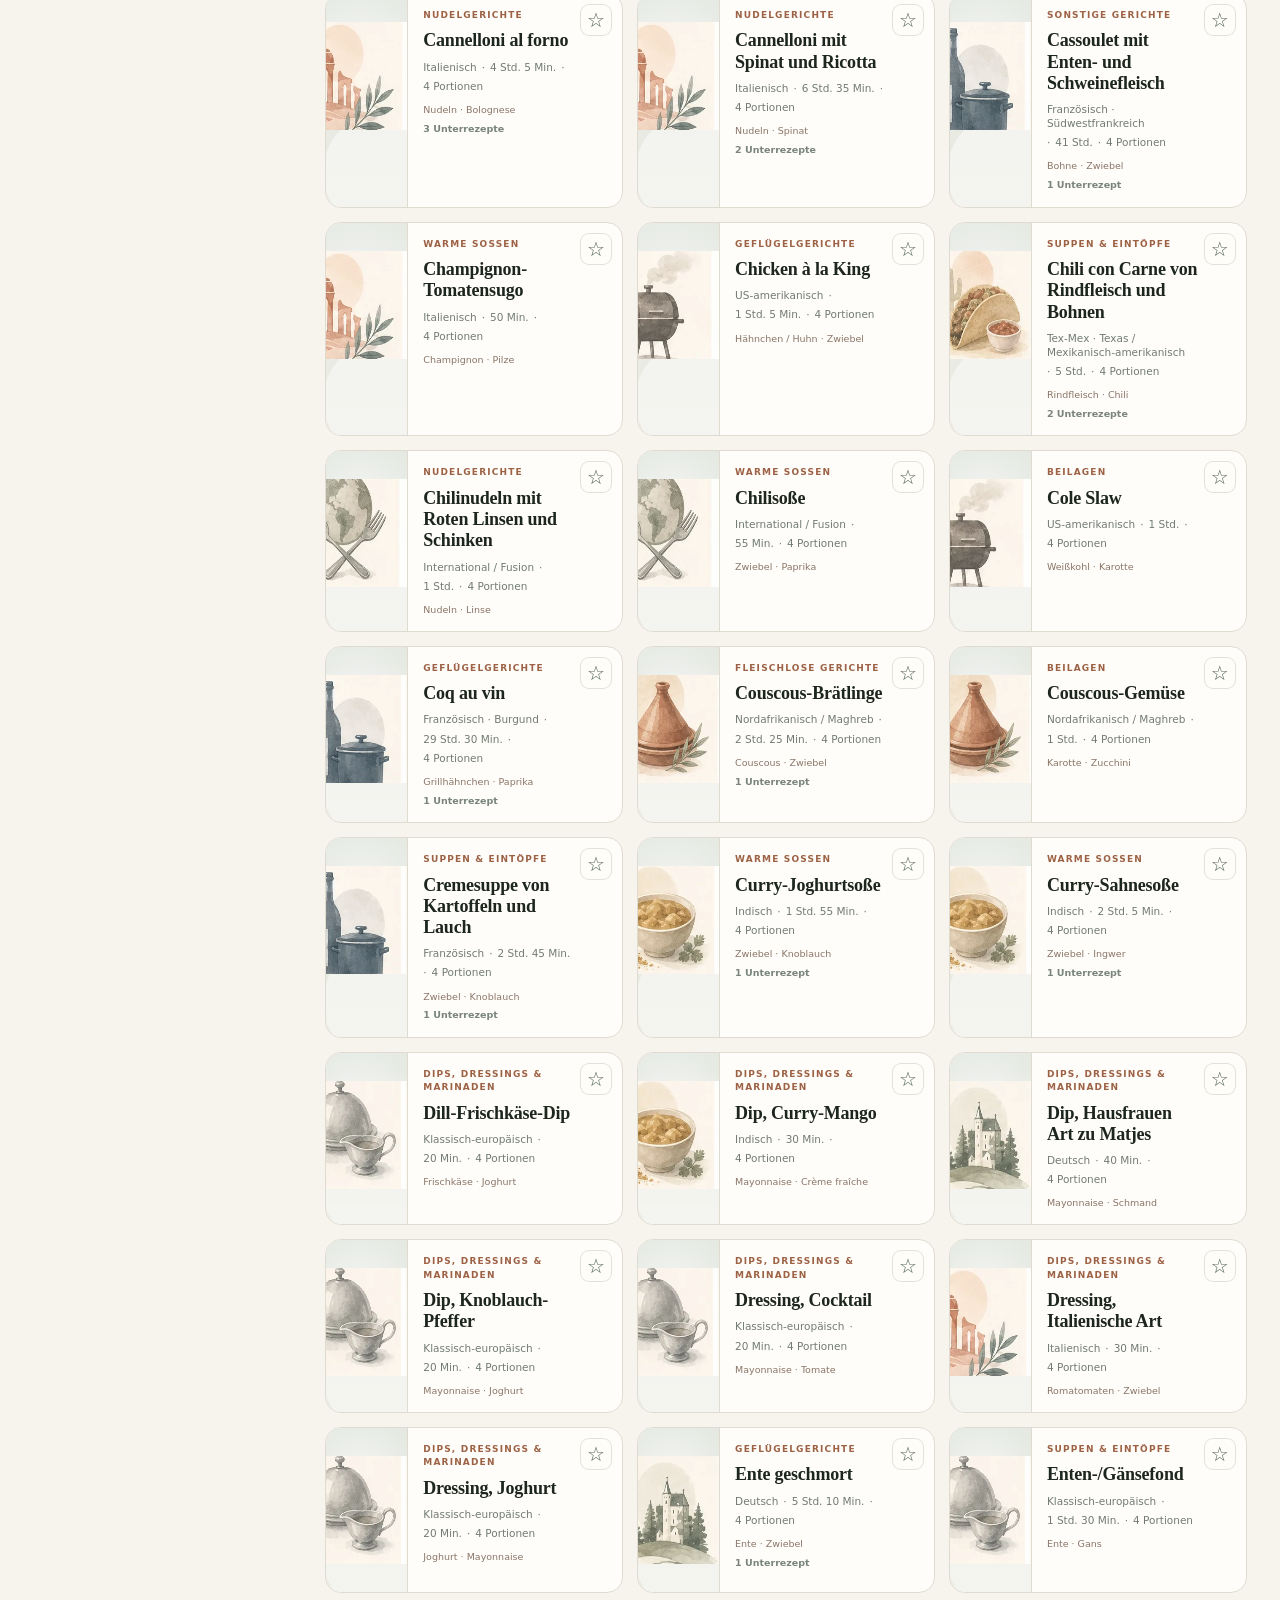
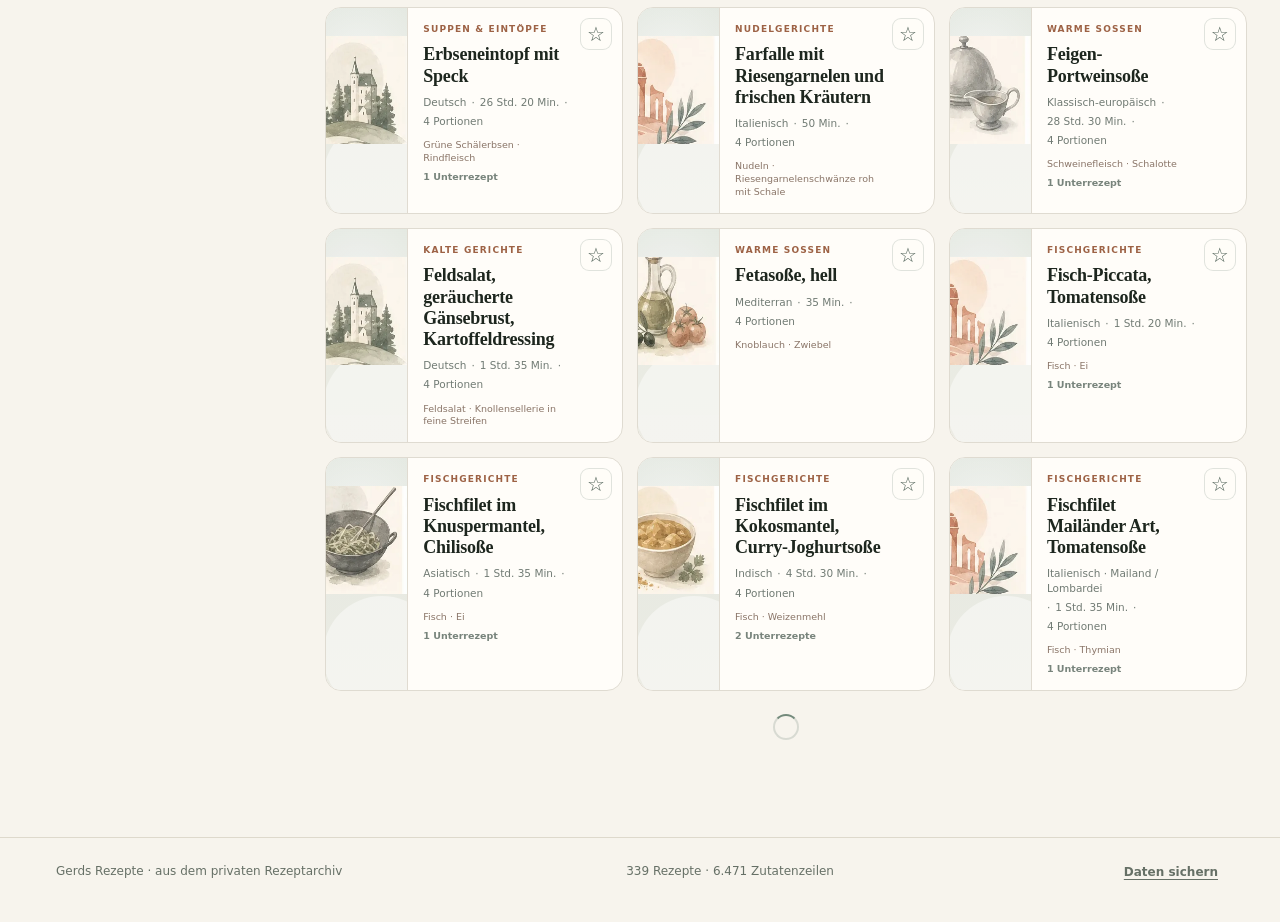
==== commit 3749c908: "Version archive redesign assets" ====
--- a/index.html
+++ b/index.html
@@ -28,16 +28,16 @@
   <link rel="apple-touch-icon" href="assets/images/apple-touch-icon.png">
   <link rel="manifest" href="site.webmanifest">
   <link rel="preload" as="image" href="assets/images/hero-kitchen.webp">
-  <link rel="stylesheet" href="styles.css?v=16">
-  <link rel="stylesheet" href="lists.css?v=16">
-  <link rel="stylesheet" href="nav-icons.css?v=16">
-  <link rel="stylesheet" href="shopping-ui.css?v=16">
-  <link rel="stylesheet" href="shopping-reorder.css?v=16">
-  <link rel="stylesheet" href="shopping-focus.css?v=16">
-  <link rel="stylesheet" href="pwa.css?v=16">
-  <link rel="stylesheet" href="personal-data.css?v=16">
-  <link rel="stylesheet" href="cook-mode.css?v=16">
-  <link rel="stylesheet" href="timers.css?v=16">
+  <link rel="stylesheet" href="styles.css?v=17">
+  <link rel="stylesheet" href="lists.css?v=17">
+  <link rel="stylesheet" href="nav-icons.css?v=17">
+  <link rel="stylesheet" href="shopping-ui.css?v=17">
+  <link rel="stylesheet" href="shopping-reorder.css?v=17">
+  <link rel="stylesheet" href="shopping-focus.css?v=17">
+  <link rel="stylesheet" href="pwa.css?v=17">
+  <link rel="stylesheet" href="personal-data.css?v=17">
+  <link rel="stylesheet" href="cook-mode.css?v=17">
+  <link rel="stylesheet" href="timers.css?v=17">
   <style id="navBootstrap">#navToggle[hidden]{display:none!important}@media(max-width:680px){#navToggle.nav-ready{display:inline-flex!important}}</style>
 </head>
 <body>
@@ -57,23 +57,23 @@
   <main id="app"></main>
   <footer><div class="shell footer-inner"><span>Gerds Rezepte · aus dem privaten Rezeptarchiv</span><span id="footerStats"></span></div></footer>
   <script>window.__gerdsInitialListHash=['#favoriten','#einkaufsliste'].includes(location.hash)?location.hash:'';</script>
-  <script src="recipes-data.js?v=16"></script>
-  <script src="data-fixes.js?v=16"></script>
-  <script src="editorial-fixes.js?v=16"></script>
-  <script src="shopping-eligibility.js?v=16"></script>
-  <script src="recipe-card.js?v=16"></script>
-  <script src="app.js?v=16"></script>
-  <script src="glossary-boundary-fixes.js?v=16"></script>
-  <script src="ingredient-ui.js?v=16"></script>
+  <script src="recipes-data.js?v=17"></script>
+  <script src="data-fixes.js?v=17"></script>
+  <script src="editorial-fixes.js?v=17"></script>
+  <script src="shopping-eligibility.js?v=17"></script>
+  <script src="recipe-card.js?v=17"></script>
+  <script src="app.js?v=17"></script>
+  <script src="glossary-boundary-fixes.js?v=17"></script>
+  <script src="ingredient-ui.js?v=17"></script>
   <script>if(window.__gerdsInitialListHash){const route=window.__gerdsInitialListHash==='#favoriten'?'favorites':'shopping';history.replaceState({route},'',window.__gerdsInitialListHash);}</script>
-  <script src="lists.js?v=16"></script>
-  <script src="shopping-ui.js?v=16"></script>
-  <script src="shopping-reorder.js?v=16"></script>
-  <script src="shopping-focus.js?v=16"></script>
-  <script src="timer-parser.js?v=16"></script>
-  <script src="timers.js?v=16"></script>
-  <script src="cook-mode.js?v=16"></script>
-  <script src="personal-data.js?v=16"></script>
-  <script src="pwa.js?v=16"></script>
+  <script src="lists.js?v=17"></script>
+  <script src="shopping-ui.js?v=17"></script>
+  <script src="shopping-reorder.js?v=17"></script>
+  <script src="shopping-focus.js?v=17"></script>
+  <script src="timer-parser.js?v=17"></script>
+  <script src="timers.js?v=17"></script>
+  <script src="cook-mode.js?v=17"></script>
+  <script src="personal-data.js?v=17"></script>
+  <script src="pwa.js?v=17"></script>
 </body>
 </html>
--- a/styles.css
+++ b/styles.css
@@ -257,3 +257,110 @@
 .link-btn{border-radius:7px}
 .control{border-radius:var(--control-radius)}
 .chip,.mini-tag{border-radius:999px}
+
+/* Rezeptarchiv: reduzierte Filter- und Kartenhierarchie */
+@media screen{
+  .workspace{grid-template-columns:254px minmax(0,1fr);gap:34px;padding:28px 0 74px}
+  .filters{align-self:start;position:sticky;top:calc(var(--topbar-sticky-height) + var(--topbar-sticky-gap));padding:2px 24px 12px 0;border:0;border-right:1px solid #ded9cc;border-radius:0;background:transparent}
+  .filter-title{align-items:flex-start;margin:0 0 20px}
+  .filter-title>div:first-child{display:grid;gap:1px}
+  .filter-title>div:first-child>span{font-size:9px;line-height:1.2;text-transform:uppercase;letter-spacing:.12em;font-weight:800;color:#9d6245}
+  .filter-title strong{font:700 22px/1.15 Georgia,serif;color:#29483a}
+  .filter-title-actions{display:flex;align-items:center;gap:7px}
+  .filter-title .link-btn{padding:3px 0;color:#68756c;font-size:11px;text-decoration:underline;text-underline-offset:3px}
+  .filter-close,.filter-drawer-footer,.filter-open-button,.filter-backdrop{display:none}
+  .filters .field{margin-top:16px}
+  .filters .field>label{font-size:9px;letter-spacing:.1em;margin-bottom:6px}
+  .filters .control{padding:10px 11px;border-color:#dcd7cc;background:#fff}
+  .filters .icon-select-trigger{min-height:44px}
+  .filters .filter-note{margin-top:6px;font-size:10px;line-height:1.4}
+  .filters #ingredientChips{display:none}
+
+  .catalog{min-width:0}
+  .catalog-head{display:flex;align-items:flex-end;justify-content:space-between;gap:20px;margin:0 0 12px}
+  .catalog-head>.category{display:none}
+  .catalog-head>div:first-child>.category{display:block;margin-bottom:3px}
+  .catalog-head h2{font-size:32px;line-height:1.08;color:#29483a}
+  .catalog-head p{margin-top:4px;color:#79827b;font-size:12px}
+  .archive-toolbar{display:flex;align-items:flex-end;gap:9px}
+  .sort-field{display:flex;align-items:center;gap:8px;min-width:0}
+  .sort-field>span{font-size:10px;text-transform:uppercase;letter-spacing:.08em;font-weight:750;color:#7c857e}
+  .sort-picker{min-width:175px}
+  .sort-picker .control{min-height:40px;padding-top:8px;padding-bottom:8px;background:#fff}
+  .sort-picker .menu-utility-icon{width:24px;height:24px;flex-basis:24px;font-size:13px}
+  .sort-picker .icon-select-menu{min-width:220px}
+
+  .active-filter-bar{display:flex;align-items:center;gap:6px;min-height:34px;margin:0 0 18px;padding:0 0 12px;border-bottom:1px solid #e2ddd2;overflow-x:auto;scrollbar-width:none}
+  .active-filter-bar::-webkit-scrollbar{display:none}
+  .archive-filter-empty{font-size:11px;color:#8a928c}
+  .active-filter-chip{display:inline-flex;align-items:center;gap:6px;flex:0 0 auto;border:1px solid #cdd8cf;border-radius:999px;background:#eef3ed;color:#29483a;padding:5px 8px;font:inherit;font-size:11px;font-weight:650;white-space:nowrap}
+  .active-filter-chip:hover{background:#e6eee7}
+  .active-filter-chip b{font-size:14px;line-height:1;font-weight:500;color:#64766a}
+
+  .recipe-grid{gap:14px}
+  .recipe-card{min-height:164px;border-radius:16px;border-color:#dfdbd1;background:#fffdf9;box-shadow:none}
+  .recipe-card:hover{transform:translateY(-1px);border-color:#c9c2b7;box-shadow:0 8px 22px rgba(34,43,34,.055)}
+  .open-card{grid-template-columns:82px minmax(0,1fr)}
+  .card-visual{min-height:164px;border-right-color:#e0dbd1;background:#eef1ea}
+  .card-cuisine-icon{width:108px;height:108px;left:-27px;top:28px}
+  .card-initials{left:12px;bottom:13px;font-size:31px}
+  .card-body{position:relative;padding:15px 48px 14px 15px}
+  .recipe-card h3{margin:8px 0 8px;font-size:18px;line-height:1.18}
+  .card-context{display:flex;align-items:center;gap:5px;flex-wrap:wrap;color:#717b74;font-size:10.5px;line-height:1.35}
+  .card-tags-text{margin-top:auto;padding-top:11px;color:#8a7568;font-size:9.5px;line-height:1.35}
+  .card-subrecipe-note{margin-top:5px;color:#78847c;font-size:9.5px;font-weight:650}
+  .card-taxonomy,.meta-row,.mini-tags{display:none!important}
+
+  .archive-empty{display:grid;justify-items:start;gap:5px;padding:34px;text-align:left;border-style:solid;background:#fff}
+  .archive-empty strong{font:700 21px Georgia,serif;color:#29483a}
+  .archive-empty span{color:#6e7871;font-size:13px}
+  .archive-empty button{margin-top:9px}
+
+  .filter-backdrop{appearance:none;border:0;padding:0}
+}
+@media screen and (max-width:1050px){
+  .workspace{grid-template-columns:230px minmax(0,1fr);gap:26px}
+}
+@media screen and (max-width:820px){
+  body.archive-filters-open{overflow:hidden}
+  .workspace{display:block;padding-top:20px}
+  .filters{position:fixed!important;z-index:140;top:0!important;right:0;bottom:0;left:auto;width:min(390px,92vw);max-height:none;margin:0;padding:max(18px,env(safe-area-inset-top)) 18px max(18px,env(safe-area-inset-bottom));border:0;border-left:1px solid rgba(41,72,58,.13);border-radius:0;background:#fbf8f1;box-shadow:-18px 0 52px rgba(31,43,34,.18);overflow-y:auto;overscroll-behavior:contain;transform:translateX(104%);transition:transform .22s cubic-bezier(.2,.72,.25,1)}
+  body.archive-filters-open .filters{transform:translateX(0)}
+  .filter-backdrop{display:block;position:fixed;z-index:130;inset:0;background:rgba(29,43,34,.28);opacity:0;visibility:hidden;pointer-events:none;transition:opacity .18s ease,visibility .18s step-end}
+  body.archive-filters-open .filter-backdrop{opacity:1;visibility:visible;pointer-events:auto;transition:opacity .18s ease,visibility 0s}
+  .filter-title{position:sticky;z-index:3;top:calc(-1 * max(18px,env(safe-area-inset-top)));margin:calc(-1 * max(18px,env(safe-area-inset-top))) -18px 14px;padding:max(18px,env(safe-area-inset-top)) 18px 13px;background:rgba(251,248,241,.98);border-bottom:1px solid #e4dfd4}
+  .filter-title-actions{gap:12px}
+  .filter-close{display:grid;width:34px;height:34px;place-items:center;border:0;border-radius:8px;background:#ecefe9;color:#29483a;font-size:22px;line-height:1}
+  .filter-grid-mobile{display:grid;grid-template-columns:1fr;gap:0}
+  .filters #ingredientChips{display:flex}
+  .filter-drawer-footer{display:block;position:sticky;z-index:4;bottom:calc(-1 * max(18px,env(safe-area-inset-bottom)));margin:24px -18px calc(-1 * max(18px,env(safe-area-inset-bottom)));padding:12px 18px max(14px,env(safe-area-inset-bottom));border-top:1px solid #e0dbd0;background:rgba(251,248,241,.98)}
+  .filter-drawer-footer button{width:100%;border:1px solid #29483a;border-radius:10px;background:#29483a;color:#fff;padding:11px 14px;font:inherit;font-size:13px;font-weight:800}
+  .filter-open-button{display:inline-flex;align-items:center;gap:7px;min-height:40px;border:1px solid rgba(41,72,58,.2);border-radius:10px;background:#fff;color:#29483a;padding:8px 11px;font:inherit;font-size:12px;font-weight:750}
+  .filter-open-button>span{display:inline-grid;min-width:18px;height:18px;place-items:center;padding:0 4px;border-radius:999px;background:#29483a;color:#fff;font-size:10px}
+  .archive-toolbar{align-items:center}
+  .catalog-head{align-items:flex-end}
+  .sort-field>span{display:none}
+  .sort-picker{min-width:165px}
+  .active-filter-bar{margin-bottom:14px}
+  .recipe-grid{grid-template-columns:repeat(2,minmax(0,1fr));gap:12px}
+}
+@media screen and (max-width:620px){
+  .catalog-head{display:grid;grid-template-columns:1fr;gap:12px;align-items:start}
+  .archive-toolbar{width:100%;display:grid;grid-template-columns:auto minmax(0,1fr);align-items:center}
+  .sort-field,.sort-picker{width:100%;min-width:0}
+  .sort-picker .icon-select-menu{left:auto;right:0;min-width:min(230px,calc(100vw - 28px))}
+  .active-filter-bar{margin-left:-2px;margin-right:-2px}
+  .recipe-grid{grid-template-columns:1fr}
+  .recipe-card{min-height:154px}
+  .open-card{grid-template-columns:76px minmax(0,1fr)}
+  .card-visual{min-height:154px}
+  .card-cuisine-icon{width:102px;height:102px;top:26px}
+  .card-body{padding:14px 46px 13px 14px}
+  .recipe-card h3{font-size:18px}
+}
+@media(prefers-reduced-motion:reduce){
+  .filters,.filter-backdrop{transition:none!important}
+}
+@media print{
+  .active-filter-bar,.filter-backdrop,.filter-open-button{display:none!important}
+}
--- a/lists.css
+++ b/lists.css
@@ -1,4 +1,4 @@
-.nav-list-button{position:relative}.nav-count{display:inline-flex;min-width:18px;height:18px;padding:0 5px;align-items:center;justify-content:center;border-radius:999px;background:#29483a;color:#fff;font-size:11px;line-height:1;margin-left:4px}.bookmark-btn{position:absolute;z-index:4;bottom:12px;right:12px;width:38px;height:38px;padding:0;border:0;background:transparent;box-shadow:none;display:grid;place-items:center;cursor:pointer;color:#29483a;font-size:27px;line-height:1;transition:transform .12s ease,color .12s ease}.bookmark-btn:hover{transform:scale(1.08)}.bookmark-btn:focus-visible{outline:2px solid #29483a;outline-offset:1px;border-radius:4px}.bookmark-btn.is-saved{background:transparent;color:#29483a}.recipe-card{position:relative}.detail-favorite{display:inline-flex;align-items:center;justify-content:center;gap:6px;min-height:40px;border:1px solid rgba(41,72,58,.2);background:#fff;color:#29483a;border-radius:10px;padding:9px 12px;font:inherit;font-size:13px;font-weight:750;cursor:pointer;margin:0}.detail-favorite:hover{background:#f2f4ef}.detail-favorite.is-saved{background:#e9efe9;color:#29483a;border-color:rgba(41,72,58,.25)}.ingredient.is-shopping-enabled{cursor:pointer;position:relative;padding-right:38px;border-radius:8px;transition:background .15s ease}.ingredient.is-shopping-enabled:hover{background:rgba(41,72,58,.06)}.ingredient.is-shopping-enabled::after{content:'＋';position:absolute;right:10px;top:50%;transform:translateY(-50%);width:24px;height:24px;display:grid;place-items:center;border-radius:999px;border:1px solid rgba(41,72,58,.24);color:#29483a;font-weight:700}.ingredient.is-in-shopping::after{content:'✓';background:#29483a;color:#fff}.ingredient.is-shopping-enabled .ingredient-name{pointer-events:none}.ingredient[data-recipe-reference="1"]{cursor:default!important;padding-right:0!important}.ingredient[data-recipe-reference="1"]:hover{background:transparent!important}.ingredient[data-recipe-reference="1"]::after{display:none!important;content:none!important}.list-page{padding:44px 0 72px}.list-head{display:flex;justify-content:space-between;gap:24px;align-items:end;margin-bottom:24px}.list-head h1{margin:6px 0 6px;font:700 clamp(32px,5vw,52px)/1.05 Georgia,serif;color:#20382e}.list-head p{margin:0;color:#617269}.list-actions{display:flex;gap:8px;flex-wrap:wrap}.list-actions button,.shopping-remove{border:1px solid rgba(41,72,58,.2);background:#fff;color:#29483a;border-radius:999px;padding:8px 12px;cursor:pointer}.favorite-grid{display:grid;grid-template-columns:repeat(3,minmax(0,1fr));gap:18px}.favorite-empty,.shopping-empty{padding:32px;border:1px dashed rgba(41,72,58,.25);border-radius:16px;background:#fff;color:#617269}.shopping-list{display:grid;gap:10px}.shopping-row{display:grid;grid-template-columns:auto minmax(0,1fr) auto auto;gap:12px;align-items:center;background:#fff;border:1px solid rgba(41,72,58,.12);border-radius:14px;padding:14px 16px}.shopping-row.is-done .shopping-name,.shopping-row.is-done .shopping-amount{text-decoration:line-through;opacity:.55}.shopping-check{width:20px;height:20px;accent-color:#29483a}.shopping-name strong{display:block}.shopping-name small{display:block;color:#7a887f;margin-top:2px}.shopping-amount{font-weight:700;text-align:right}.shopping-remove{padding:5px 9px}.shopping-note{margin:0 0 18px;color:#617269;font-size:14px}.topbar .nav .nav-list-button.active{color:#29483a;font-weight:800}
+.nav-list-button{position:relative}.nav-count{display:inline-flex;min-width:18px;height:18px;padding:0 5px;align-items:center;justify-content:center;border-radius:999px;background:#29483a;color:#fff;font-size:11px;line-height:1;margin-left:4px}.bookmark-btn{position:absolute;z-index:4;top:10px;right:10px;width:32px;height:32px;padding:0;border:1px solid rgba(41,72,58,.14);border-radius:9px;background:rgba(255,253,248,.92);box-shadow:none;display:grid;place-items:center;cursor:pointer;color:#52645a;font-size:20px;line-height:1;transition:background .12s ease,border-color .12s ease,color .12s ease}.bookmark-btn:hover{background:#eef2ed;border-color:rgba(41,72,58,.28);color:#29483a}.bookmark-btn:focus-visible{outline:2px solid #29483a;outline-offset:2px}.bookmark-btn.is-saved{background:#e7eee8;border-color:rgba(41,72,58,.24);color:#29483a}.recipe-card{position:relative}.detail-favorite{display:inline-flex;align-items:center;justify-content:center;gap:6px;min-height:40px;border:1px solid rgba(41,72,58,.2);background:#fff;color:#29483a;border-radius:10px;padding:9px 12px;font:inherit;font-size:13px;font-weight:750;cursor:pointer;margin:0}.detail-favorite:hover{background:#f2f4ef}.detail-favorite.is-saved{background:#e9efe9;color:#29483a;border-color:rgba(41,72,58,.25)}.ingredient.is-shopping-enabled{cursor:pointer;position:relative;padding-right:38px;border-radius:8px;transition:background .15s ease}.ingredient.is-shopping-enabled:hover{background:rgba(41,72,58,.06)}.ingredient.is-shopping-enabled::after{content:'＋';position:absolute;right:10px;top:50%;transform:translateY(-50%);width:24px;height:24px;display:grid;place-items:center;border-radius:999px;border:1px solid rgba(41,72,58,.24);color:#29483a;font-weight:700}.ingredient.is-in-shopping::after{content:'✓';background:#29483a;color:#fff}.ingredient.is-shopping-enabled .ingredient-name{pointer-events:none}.ingredient[data-recipe-reference="1"]{cursor:default!important;padding-right:0!important}.ingredient[data-recipe-reference="1"]:hover{background:transparent!important}.ingredient[data-recipe-reference="1"]::after{display:none!important;content:none!important}.list-page{padding:44px 0 72px}.list-head{display:flex;justify-content:space-between;gap:24px;align-items:end;margin-bottom:24px}.list-head h1{margin:6px 0 6px;font:700 clamp(32px,5vw,52px)/1.05 Georgia,serif;color:#20382e}.list-head p{margin:0;color:#617269}.list-actions{display:flex;gap:8px;flex-wrap:wrap}.list-actions button,.shopping-remove{border:1px solid rgba(41,72,58,.2);background:#fff;color:#29483a;border-radius:999px;padding:8px 12px;cursor:pointer}.favorite-grid{display:grid;grid-template-columns:repeat(3,minmax(0,1fr));gap:18px}.favorite-empty,.shopping-empty{padding:32px;border:1px dashed rgba(41,72,58,.25);border-radius:16px;background:#fff;color:#617269}.shopping-list{display:grid;gap:10px}.shopping-row{display:grid;grid-template-columns:auto minmax(0,1fr) auto auto;gap:12px;align-items:center;background:#fff;border:1px solid rgba(41,72,58,.12);border-radius:14px;padding:14px 16px}.shopping-row.is-done .shopping-name,.shopping-row.is-done .shopping-amount{text-decoration:line-through;opacity:.55}.shopping-check{width:20px;height:20px;accent-color:#29483a}.shopping-name strong{display:block}.shopping-name small{display:block;color:#7a887f;margin-top:2px}.shopping-amount{font-weight:700;text-align:right}.shopping-remove{padding:5px 9px}.shopping-note{margin:0 0 18px;color:#617269;font-size:14px}.topbar .nav .nav-list-button.active{color:#29483a;font-weight:800}
 @media(max-width:900px){.favorite-grid{grid-template-columns:repeat(2,minmax(0,1fr))}.topbar .nav{gap:4px}.topbar .nav button{padding-left:8px;padding-right:8px}}
 @media(max-width:680px){.topbar-inner{align-items:center}.topbar .nav{overflow-x:auto;scrollbar-width:none;white-space:nowrap;max-width:100%;padding-bottom:2px}.topbar .nav::-webkit-scrollbar{display:none}.topbar .nav button{font-size:13px}.brand-copy small{display:none}.favorite-grid{grid-template-columns:1fr}.list-head{align-items:flex-start;flex-direction:column}.shopping-row{grid-template-columns:auto minmax(0,1fr) auto}.shopping-remove{grid-column:3}.shopping-amount{grid-column:2;text-align:left}.nav-count{display:none}}
 @media print{.bookmark-btn,.detail-favorite,.ingredient.is-shopping-enabled::after{display:none!important}}
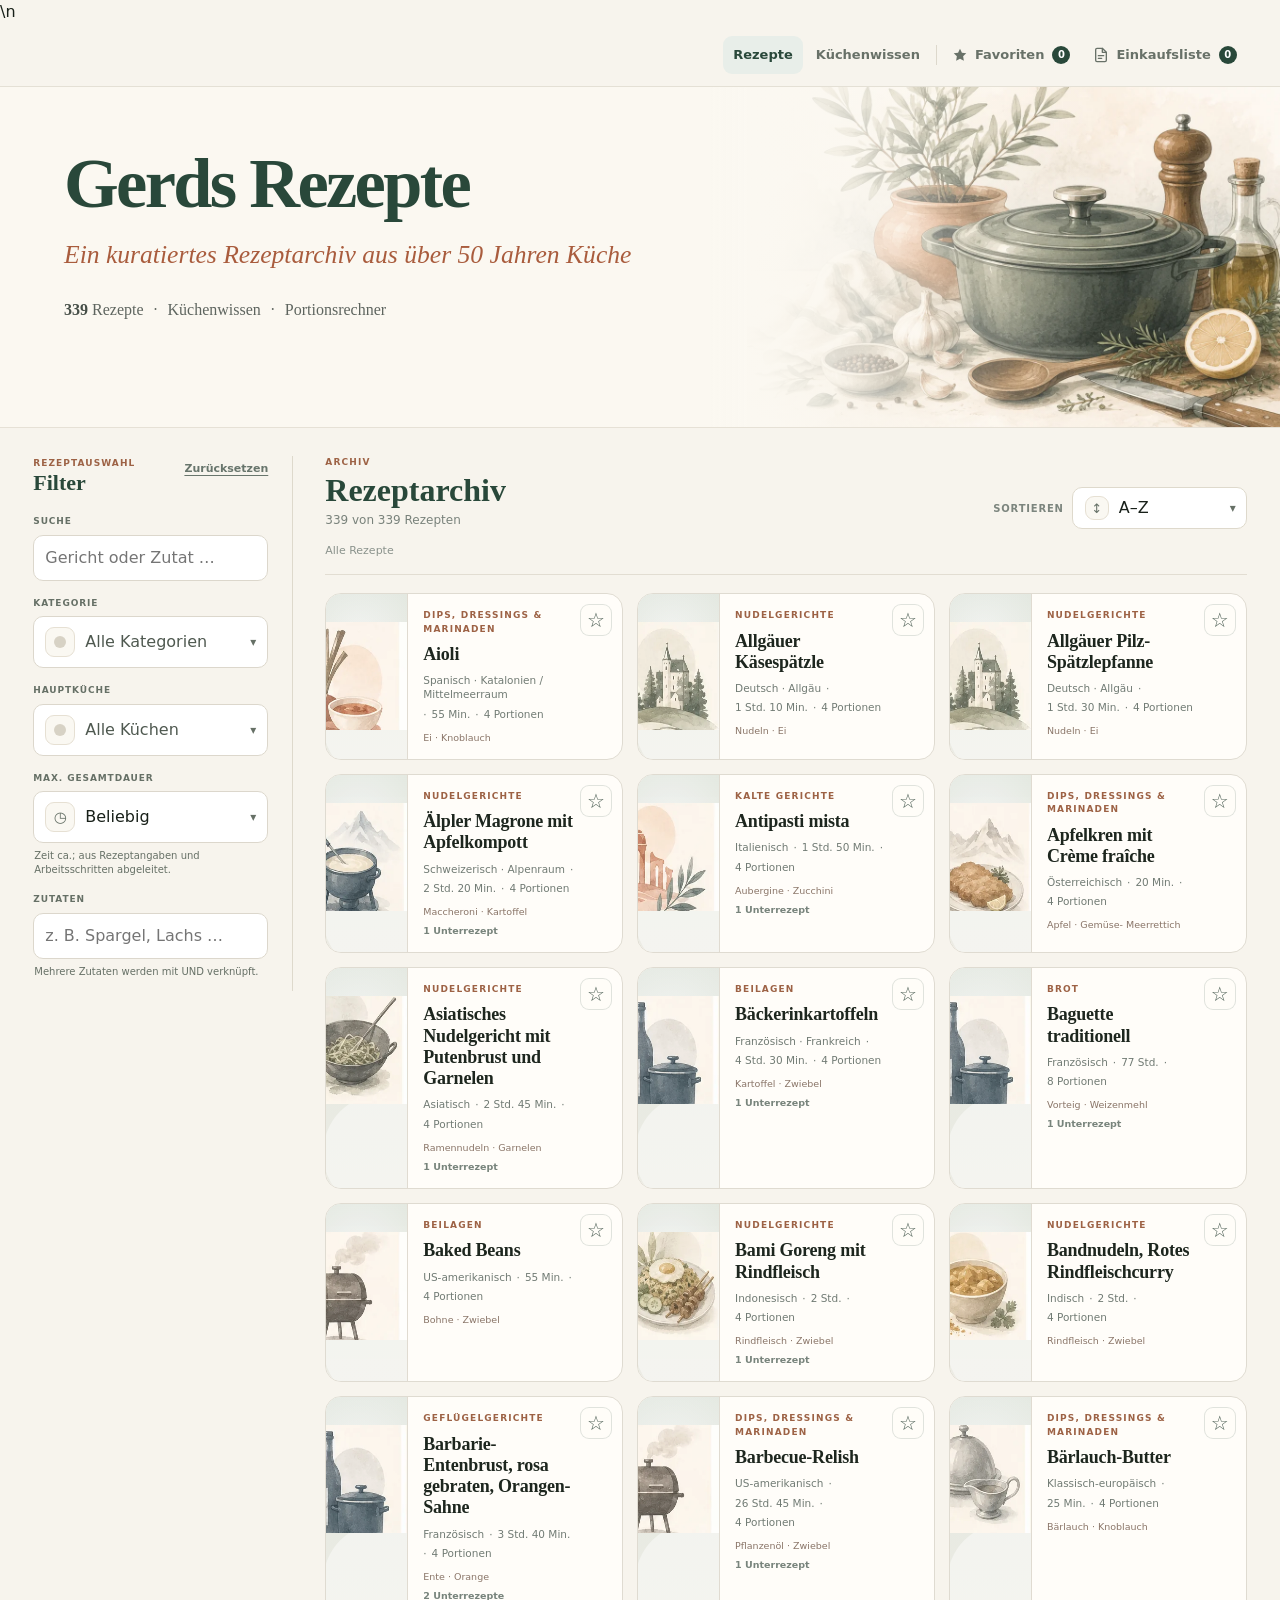
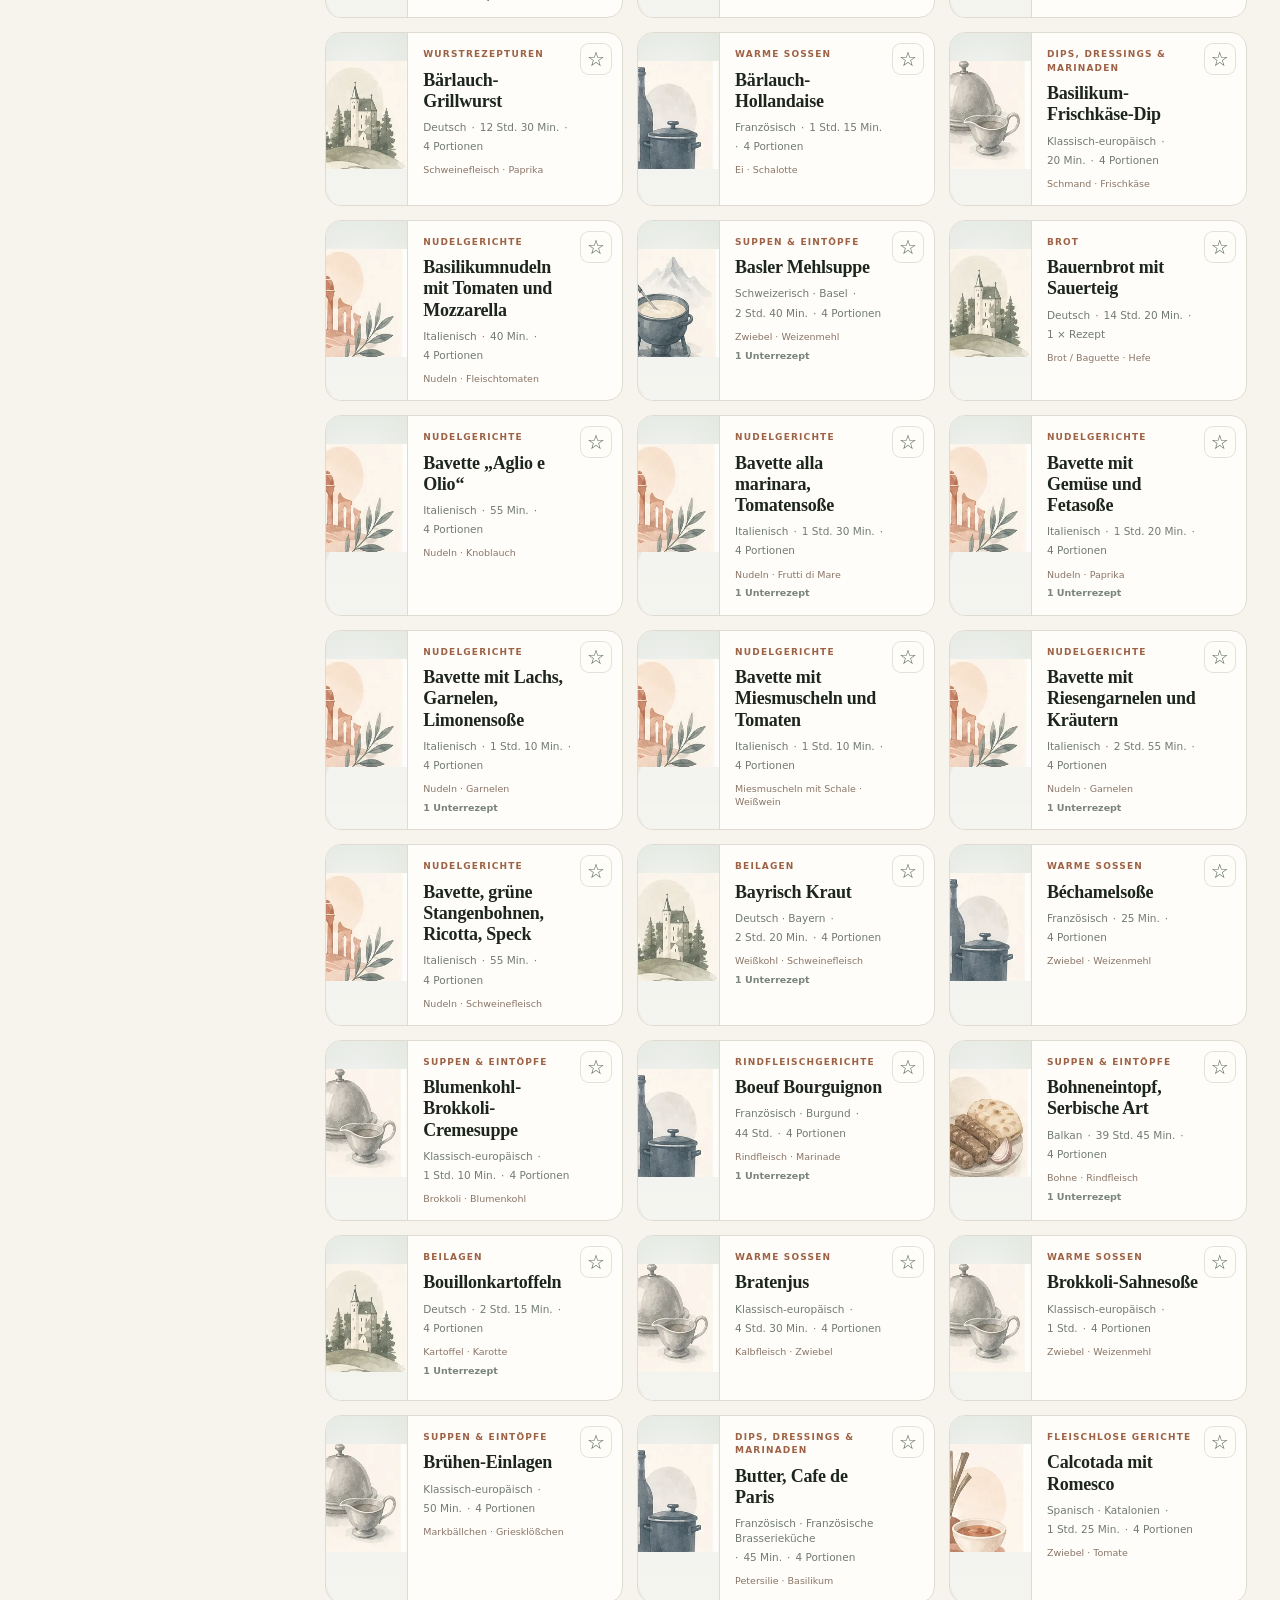
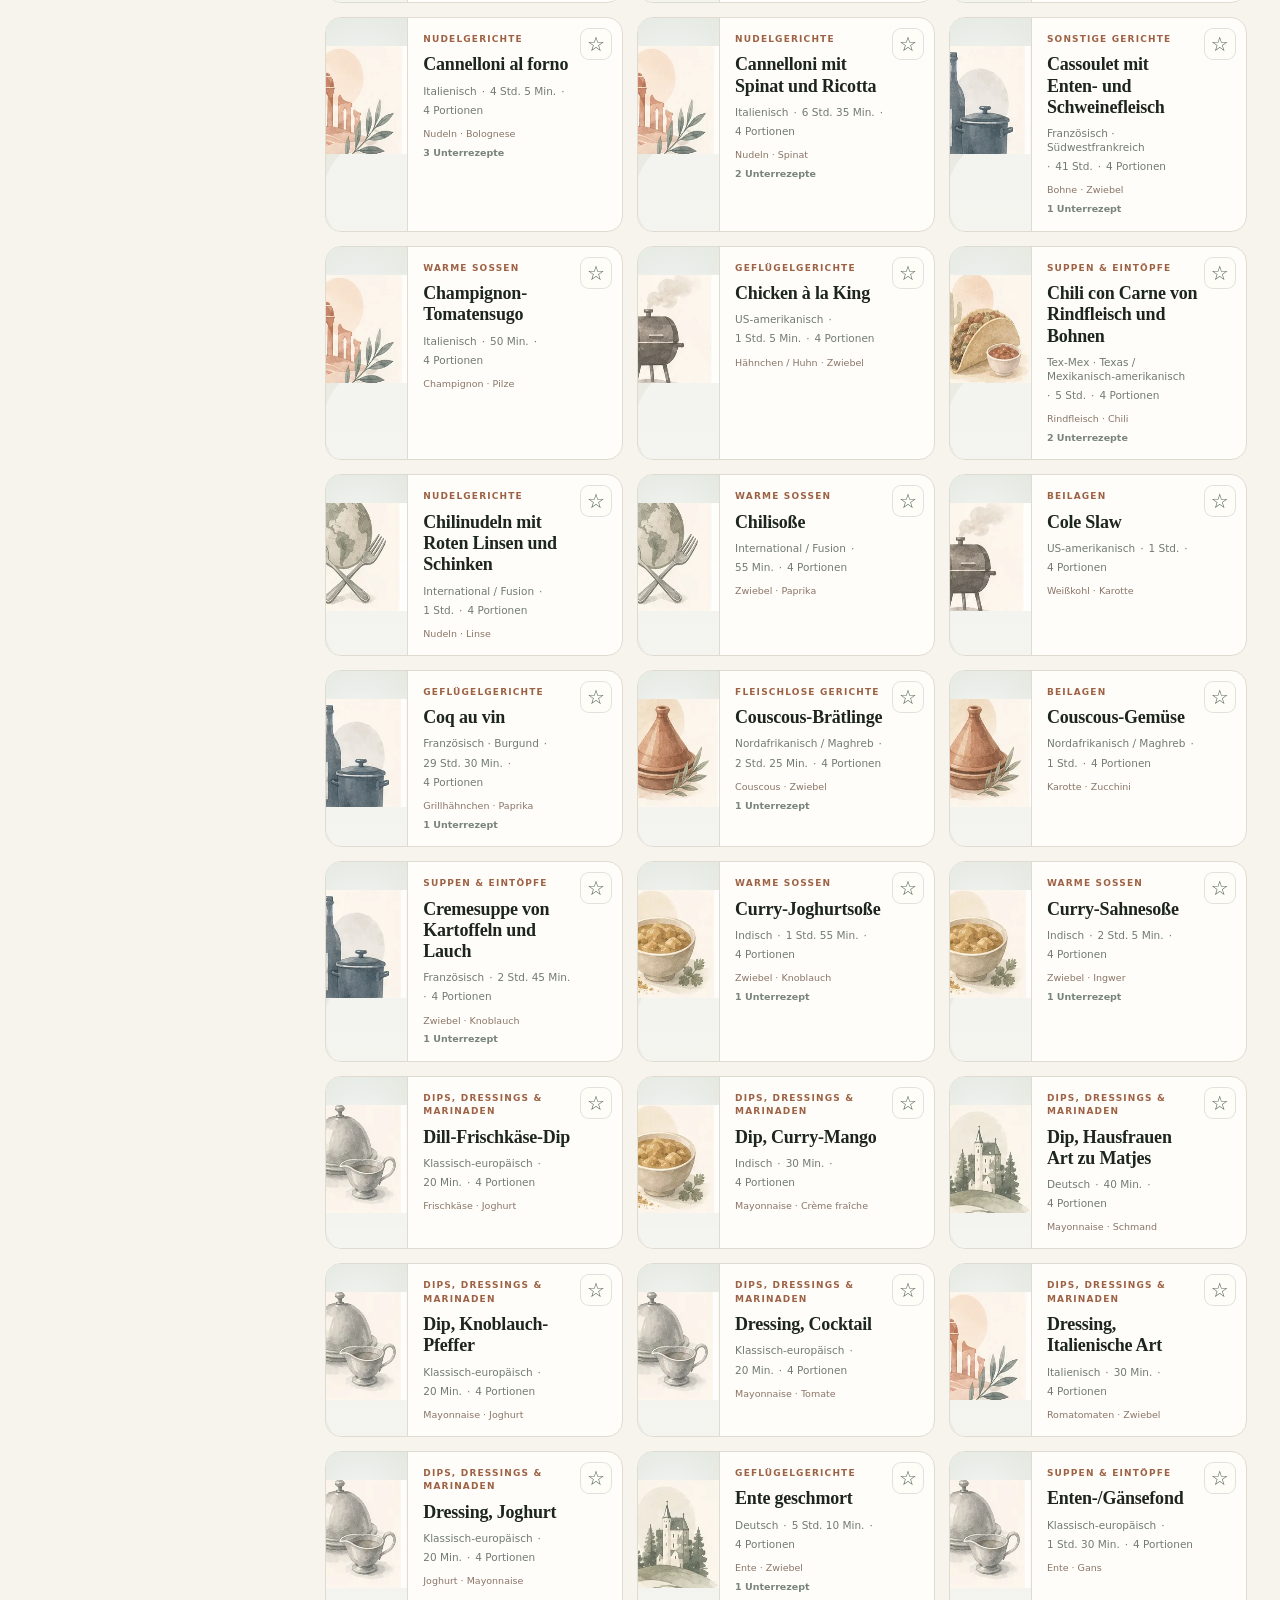
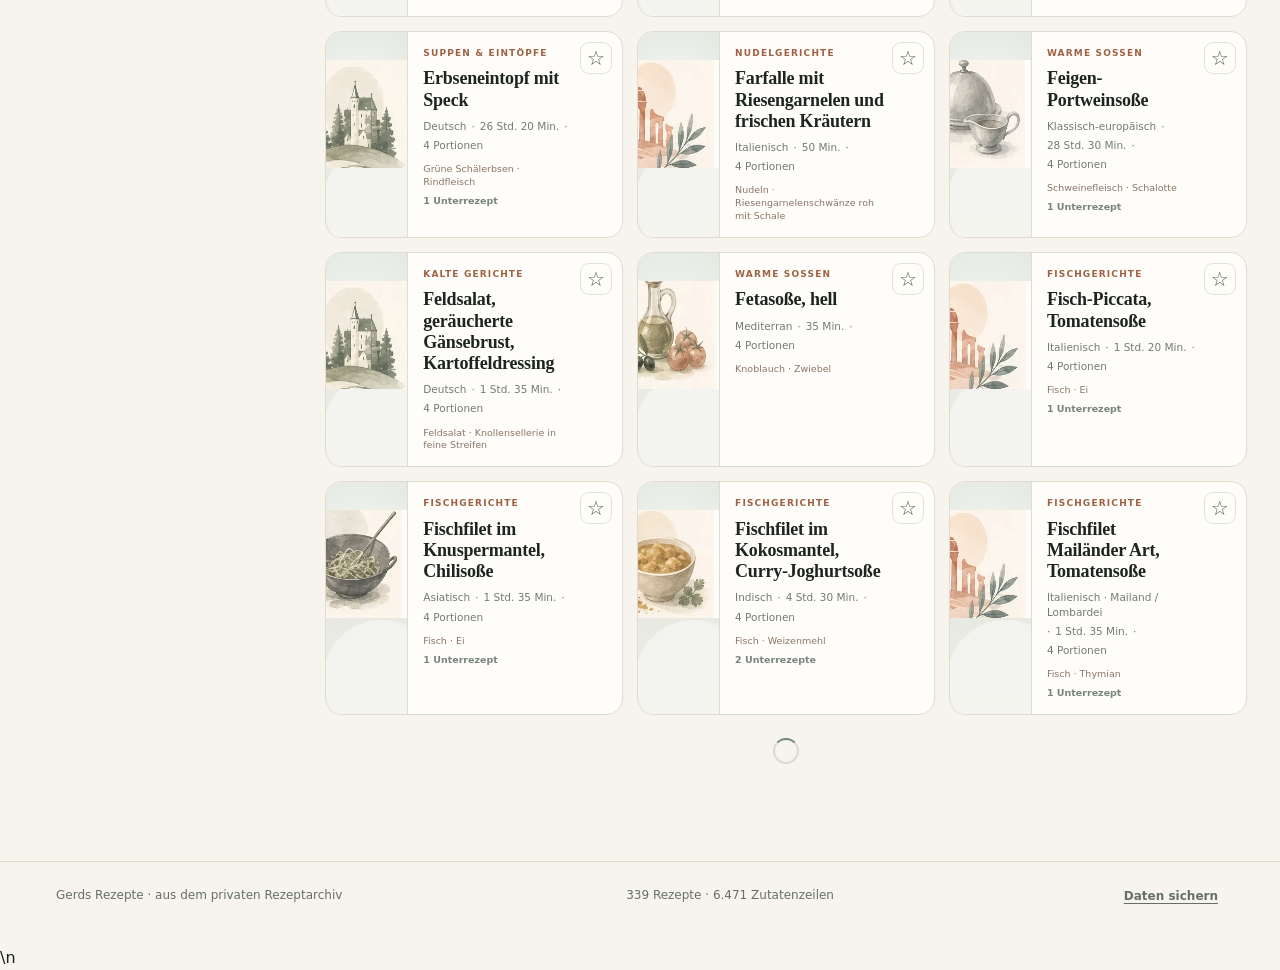
==== commit 4415374b: "Load recipe flow view assets" ====
--- a/index.html
+++ b/index.html
@@ -28,16 +28,16 @@
   <link rel="apple-touch-icon" href="assets/images/apple-touch-icon.png">
   <link rel="manifest" href="site.webmanifest">
   <link rel="preload" as="image" href="assets/images/hero-kitchen.webp">
-  <link rel="stylesheet" href="styles.css?v=17">
-  <link rel="stylesheet" href="lists.css?v=17">
-  <link rel="stylesheet" href="nav-icons.css?v=17">
-  <link rel="stylesheet" href="shopping-ui.css?v=17">
-  <link rel="stylesheet" href="shopping-reorder.css?v=17">
-  <link rel="stylesheet" href="shopping-focus.css?v=17">
-  <link rel="stylesheet" href="pwa.css?v=17">
-  <link rel="stylesheet" href="personal-data.css?v=17">
-  <link rel="stylesheet" href="cook-mode.css?v=17">
-  <link rel="stylesheet" href="timers.css?v=17">
+  <link rel="stylesheet" href="styles.css?v=19">
+  <link rel="stylesheet" href="lists.css?v=19">
+  <link rel="stylesheet" href="nav-icons.css?v=19">
+  <link rel="stylesheet" href="shopping-ui.css?v=19">
+  <link rel="stylesheet" href="shopping-reorder.css?v=19">
+  <link rel="stylesheet" href="shopping-focus.css?v=19">
+  <link rel="stylesheet" href="pwa.css?v=19">
+  <link rel="stylesheet" href="personal-data.css?v=19">
+  <link rel="stylesheet" href="cook-mode.css?v=19">
+  <link rel="stylesheet" href="timers.css?v=19">\n  <link rel="stylesheet" href="recipe-flow.css?v=19">
   <style id="navBootstrap">#navToggle[hidden]{display:none!important}@media(max-width:680px){#navToggle.nav-ready{display:inline-flex!important}}</style>
 </head>
 <body>
@@ -57,23 +57,23 @@
   <main id="app"></main>
   <footer><div class="shell footer-inner"><span>Gerds Rezepte · aus dem privaten Rezeptarchiv</span><span id="footerStats"></span></div></footer>
   <script>window.__gerdsInitialListHash=['#favoriten','#einkaufsliste'].includes(location.hash)?location.hash:'';</script>
-  <script src="recipes-data.js?v=17"></script>
-  <script src="data-fixes.js?v=17"></script>
-  <script src="editorial-fixes.js?v=17"></script>
-  <script src="shopping-eligibility.js?v=17"></script>
-  <script src="recipe-card.js?v=17"></script>
-  <script src="app.js?v=17"></script>
-  <script src="glossary-boundary-fixes.js?v=17"></script>
-  <script src="ingredient-ui.js?v=17"></script>
+  <script src="recipes-data.js?v=19"></script>
+  <script src="data-fixes.js?v=19"></script>
+  <script src="editorial-fixes.js?v=19"></script>\n  <script src="recipe-flow-data.js?v=19"></script>
+  <script src="shopping-eligibility.js?v=19"></script>
+  <script src="recipe-card.js?v=19"></script>
+  <script src="app.js?v=19"></script>
+  <script src="glossary-boundary-fixes.js?v=19"></script>
+  <script src="ingredient-ui.js?v=19"></script>
   <script>if(window.__gerdsInitialListHash){const route=window.__gerdsInitialListHash==='#favoriten'?'favorites':'shopping';history.replaceState({route},'',window.__gerdsInitialListHash);}</script>
-  <script src="lists.js?v=17"></script>
-  <script src="shopping-ui.js?v=17"></script>
-  <script src="shopping-reorder.js?v=17"></script>
-  <script src="shopping-focus.js?v=17"></script>
-  <script src="timer-parser.js?v=17"></script>
-  <script src="timers.js?v=17"></script>
-  <script src="cook-mode.js?v=17"></script>
-  <script src="personal-data.js?v=17"></script>
-  <script src="pwa.js?v=17"></script>
+  <script src="lists.js?v=19"></script>
+  <script src="shopping-ui.js?v=19"></script>
+  <script src="shopping-reorder.js?v=19"></script>
+  <script src="shopping-focus.js?v=19"></script>
+  <script src="timer-parser.js?v=19"></script>
+  <script src="timers.js?v=19"></script>
+  <script src="cook-mode.js?v=19"></script>
+  <script src="personal-data.js?v=19"></script>
+  <script src="pwa.js?v=19"></script>
 </body>
 </html>
--- a/styles.css
+++ b/styles.css
@@ -9,7 +9,7 @@
 .print-scale-summary{display:none}.detail{padding:34px 0 80px}.detail-back{border:0;background:transparent;color:var(--forest-2);font-weight:750;padding:8px 0;margin-bottom:16px}.detail-hero{display:grid;grid-template-columns:minmax(0,1.55fr) minmax(280px,.65fr);gap:28px;align-items:start}.detail-title{font:700 clamp(36px,5vw,58px)/1 Georgia,serif;letter-spacing:-.035em;margin:9px 0 16px}.detail-lead{color:var(--muted);max-width:760px}.detail-meta{display:flex;flex-wrap:wrap;gap:10px;margin:20px 0}.meta-pill{border:1px solid var(--line);background:var(--card);border-radius:999px;padding:7px 11px;font-size:12px}.portion-box{background:var(--forest);color:white;border-radius:22px;padding:20px;position:sticky;top:96px}.portion-box label{display:block;text-transform:uppercase;letter-spacing:.1em;font-size:11px;opacity:.7;font-weight:800}.portion-control{display:flex;align-items:center;gap:9px;margin:10px 0}.portion-control button{width:42px;height:42px;border-radius:50%;border:1px solid rgba(255,255,255,.25);background:rgba(255,255,255,.08);color:white;font-size:22px}.portion-control input{width:88px;border:0;border-radius:10px;padding:9px 8px;text-align:center;font-size:22px;font-weight:800;background:white;color:var(--ink)}.portion-unit{font-weight:700}.portion-box small{display:block;color:rgba(255,255,255,.68);margin-top:4px}.detail-actions{display:flex;gap:8px;flex-wrap:wrap;margin-top:14px}.detail-actions button{border:1px solid rgba(255,255,255,.22);background:transparent;color:white;border-radius:999px;padding:8px 11px;font-weight:700}.gallery{display:grid;grid-template-columns:repeat(2,minmax(0,1fr));gap:10px;margin:18px 0 0}.gallery img{width:100%;aspect-ratio:4/3;object-fit:cover;border-radius:15px;border:1px solid var(--line)}
 .personal-note{margin-top:22px;border:1px solid var(--line);border-radius:16px;background:rgba(255,253,248,.96);overflow:hidden}.personal-note summary{list-style:none;display:flex;align-items:center;justify-content:space-between;gap:14px;padding:13px 16px;cursor:pointer;color:var(--forest)}.personal-note summary::-webkit-details-marker{display:none}.personal-note summary span{font:700 17px Georgia,serif}.personal-note summary small{font-size:11px;font-weight:650;color:var(--muted)}.personal-note summary:after{content:"+";font-size:20px;line-height:1;color:var(--forest);margin-left:auto}.personal-note[open] summary:after{content:"−"}.personal-note-body{border-top:1px solid var(--line);padding:14px 16px 13px}.personal-note textarea{display:block;width:100%;min-height:104px;resize:vertical;border:1px solid #ddd6c8;border-radius:12px;background:#fff;color:var(--ink);padding:11px 12px;font:inherit;line-height:1.45}.personal-note textarea:focus{outline:2px solid rgba(41,72,58,.18);outline-offset:1px;border-color:rgba(41,72,58,.42)}.personal-note-footer{display:flex;align-items:center;justify-content:space-between;gap:12px;margin-top:8px;color:var(--muted);font-size:11px}.personal-note-footer button{border:0;background:transparent;color:#8e4d36;padding:3px 0;font:inherit;font-weight:700;cursor:pointer}.personal-note-print{display:none}
 .recipe-content{display:grid;grid-template-columns:minmax(280px,.78fr) minmax(0,1.22fr);gap:34px;margin-top:38px}.section-card{background:var(--card);border:1px solid var(--line);border-radius:20px;padding:20px}.section-title{font:700 23px Georgia,serif;margin:0 0 15px}.ingredients{list-style:none;padding:0;margin:0}.ingredient{display:grid;grid-template-columns:92px minmax(0,1fr);gap:10px;border-top:1px solid #ece7db;padding:8px 0;align-items:baseline}.ingredient:first-child{border-top:0}.amount{font-variant-numeric:tabular-nums;font-weight:750;color:var(--forest)}.unit{font-weight:500;color:var(--muted);margin-left:3px}.ingredient-name{min-width:0}.ing-group{font-size:11px;text-transform:uppercase;letter-spacing:.1em;color:var(--rust);font-weight:800;margin:15px 0 2px;padding-top:8px;border-top:1px solid #e8e2d5}.notes{background:#f0eadc;border-left:4px solid var(--gold);padding:15px 16px;border-radius:8px;margin-top:16px}.notes strong{font:700 16px Georgia,serif}.notes p{margin:5px 0 0;font-size:13px}.steps{counter-reset:step;display:grid;gap:9px;margin:0;padding:0;list-style:none}.steps li{counter-increment:step;display:grid;grid-template-columns:30px minmax(0,1fr);gap:10px;align-items:start}.steps li:before{content:counter(step);width:27px;height:27px;border-radius:50%;display:grid;place-items:center;background:var(--sage);color:var(--forest);font-size:12px;font-weight:800;margin-top:1px}.steps li span{padding-top:2px}.process-section+.process-section{margin-top:28px}.subrecipes{margin-top:28px}.subrecipes-full{margin-top:36px;padding-top:28px;border-top:1px solid var(--line)}.subrecipes-full>.section-title{font-size:27px;margin-bottom:14px}.subrecipe{border:1px solid var(--line);border-radius:16px;background:var(--card);margin-top:9px;overflow:hidden}.subrecipe summary{list-style:none;padding:14px 16px;font-weight:800;cursor:pointer;display:flex;justify-content:space-between;gap:12px}.subrecipe summary::-webkit-details-marker{display:none}.subrecipe summary:after{content:"+";font-size:20px;color:var(--forest)}.subrecipe[open] summary:after{content:"−"}.sub-inner{border-top:1px solid var(--line);padding:22px 24px 24px;display:grid;grid-template-columns:minmax(300px,.9fr) minmax(0,1.35fr);gap:42px}.sub-inner .ingredient{grid-template-columns:100px minmax(0,1fr)}.subrecipe summary{font-size:16px;padding:16px 20px}.subrecipe .steps{max-width:820px}.fineprint{margin-top:22px;color:var(--muted);font-size:11px}.source-file{word-break:break-word}
-.knowledge{padding:42px 0 80px}.knowledge-head h1{font:700 46px Georgia,serif;margin:8px 0}.knowledge-head p{color:var(--muted);max-width:760px}.knowledge-layout{display:grid;grid-template-columns:220px minmax(0,1fr);gap:28px;margin-top:30px}.knowledge-nav{position:sticky;top:98px;align-self:start;display:grid;gap:7px}.knowledge-nav a{text-decoration:none;padding:9px 11px;border-radius:10px;color:var(--muted);font-weight:650}.knowledge-nav a:hover{background:#ebe7dd;color:var(--ink)}.knowledge-section{scroll-margin-top:100px;margin-bottom:34px}.knowledge-section>h2{font:700 30px Georgia,serif;margin:0 0 14px}.prose-card{background:var(--card);border:1px solid var(--line);border-radius:20px;padding:22px;margin-bottom:12px}.prose-card h3{font:700 20px Georgia,serif;margin:0 0 10px}.prose-card p{margin:8px 0}.measure-table{width:100%;border-collapse:collapse;background:var(--card);border:1px solid var(--line);border-radius:18px;overflow:hidden}.measure-table th,.measure-table td{padding:10px 12px;border-bottom:1px solid #eae5da;text-align:left;vertical-align:top;font-size:13px}.measure-table th{background:#eee9dc;font-size:11px;text-transform:uppercase;letter-spacing:.08em}.measure-group td{background:#f5f1e8;font-weight:800;color:var(--forest)}.method-grid{display:grid;grid-template-columns:repeat(2,minmax(0,1fr));gap:10px}.method{background:var(--card);border:1px solid var(--line);border-radius:16px;padding:16px}.method h3{font:700 18px Georgia,serif;margin:0 0 6px}.method p{margin:4px 0;color:#4f5850;font-size:13px}
+.knowledge{padding:42px 0 80px}.knowledge-head h1{font:700 46px Georgia,serif;margin:8px 0}.knowledge-head p{color:var(--muted);max-width:760px}.knowledge-layout{display:grid;grid-template-columns:220px minmax(0,1fr);gap:28px;margin-top:30px}.knowledge-nav{position:sticky;top:98px;align-self:start;display:grid;gap:7px}.knowledge-nav button{text-decoration:none;padding:9px 11px;border-radius:10px;color:var(--muted);font-weight:650}.knowledge-nav button:hover{background:#ebe7dd;color:var(--ink)}.knowledge-section{scroll-margin-top:100px;margin-bottom:34px}.knowledge-section>h2{font:700 30px Georgia,serif;margin:0 0 14px}.prose-card{background:var(--card);border:1px solid var(--line);border-radius:20px;padding:22px;margin-bottom:12px}.prose-card h3{font:700 20px Georgia,serif;margin:0 0 10px}.prose-card p{margin:8px 0}.measure-table{width:100%;border-collapse:collapse;background:var(--card);border:1px solid var(--line);border-radius:18px;overflow:hidden}.measure-table th,.measure-table td{padding:10px 12px;border-bottom:1px solid #eae5da;text-align:left;vertical-align:top;font-size:13px}.measure-table th{background:#eee9dc;font-size:11px;text-transform:uppercase;letter-spacing:.08em}.measure-group td{background:#f5f1e8;font-weight:800;color:var(--forest)}.method-grid{display:grid;grid-template-columns:repeat(2,minmax(0,1fr));gap:10px}.method{background:var(--card);border:1px solid var(--line);border-radius:16px;padding:16px}.method h3{font:700 18px Georgia,serif;margin:0 0 6px}.method p{margin:4px 0;color:#4f5850;font-size:13px}
 footer{border-top:1px solid var(--line);padding:24px 0 40px;color:var(--muted);font-size:12px}.footer-inner{display:flex;justify-content:space-between;gap:20px;flex-wrap:wrap}
 @media(max-width:1050px){.recipe-grid{grid-template-columns:repeat(2,minmax(0,1fr))}.workspace{grid-template-columns:245px minmax(0,1fr)}}@media(max-width:820px){.shell{padding:0 18px}.topbar-inner{height:66px}.brand small{display:none}.nav button{padding:8px 10px}.hero{padding-top:28px}.hero-panel{padding:34px 28px}.workspace{display:block}.filters{position:static;margin-bottom:22px}.filter-grid-mobile{display:grid;grid-template-columns:repeat(2,minmax(0,1fr));gap:0 12px}.recipe-grid{grid-template-columns:repeat(2,minmax(0,1fr))}.detail-hero,.recipe-content,.knowledge-layout{grid-template-columns:1fr}.portion-box{position:static}.knowledge-nav{position:static;display:flex;overflow:auto}.sub-inner{grid-template-columns:1fr}}@media(max-width:560px){.shell{padding:0 14px}.brand strong{font-size:18px}.nav{gap:0}.nav button{font-size:12px}.hero-panel{border-radius:24px;padding:30px 22px}.hero h1{font-size:42px}.hero-stats{gap:18px}.filter-grid-mobile{grid-template-columns:1fr}.catalog-head{align-items:start;flex-direction:column}.recipe-grid{grid-template-columns:1fr}.recipe-card{min-height:170px}.open-card{grid-template-columns:76px minmax(0,1fr)}.card-visual{min-height:170px}.card-cuisine-icon{width:108px;height:108px;left:-27px;top:31px}.detail{padding-top:20px}.detail-title{font-size:39px}.recipe-content{margin-top:26px}.ingredient{grid-template-columns:82px minmax(0,1fr)}.gallery{grid-template-columns:1fr}.method-grid{grid-template-columns:1fr}.measure-scroll{overflow-x:auto}.measure-table{min-width:620px}.knowledge-head h1{font-size:38px}}
 @page{size:A4;margin:14mm 15mm 16mm}
@@ -364,3 +364,63 @@
 @media print{
   .active-filter-bar,.filter-backdrop,.filter-open-button{display:none!important}
 }
+
+/* Küchenwissen: dokumentartige statt kartenartige Darstellung */
+@media screen{
+  .knowledge{padding:38px 0 86px}
+  .knowledge-head{max-width:780px;margin-bottom:34px}
+  .knowledge-head h1{font:700 clamp(42px,5vw,58px)/1 Georgia,serif;letter-spacing:-.03em;margin:7px 0 10px;color:#29483a}
+  .knowledge-head p{margin:0;color:#69736c;font-size:14px;line-height:1.55}
+  .knowledge-layout{grid-template-columns:180px minmax(0,1fr);gap:46px;margin-top:0}
+  .knowledge-nav{top:calc(var(--topbar-sticky-height) + var(--topbar-sticky-gap));display:grid;gap:2px;padding-top:4px}
+  .knowledge-nav button{border:0;background:transparent;font:inherit;text-align:left;cursor:pointer}
+  .knowledge-nav>span{margin:0 0 9px;padding:0 8px;font-size:9px;text-transform:uppercase;letter-spacing:.12em;font-weight:800;color:#9d6245}
+  .knowledge-nav button{display:grid;grid-template-columns:24px minmax(0,1fr);gap:7px;align-items:center;padding:8px;border-radius:8px;color:#66716a;font-size:12px;font-weight:700}
+  .knowledge-nav button b{font-size:9px;color:#a1a9a3;font-variant-numeric:tabular-nums}
+  .knowledge-nav button:hover{background:#efede6;color:#29483a}
+  .knowledge-document{min-width:0;border-top:1px solid #ded9cc}
+  .knowledge-section{scroll-margin-top:calc(var(--topbar-sticky-height) + 24px);margin:0;padding:34px 0 42px;border-bottom:1px solid #ded9cc}
+  .knowledge-section-head{display:grid;grid-template-columns:36px minmax(0,1fr);gap:13px;align-items:start;margin-bottom:22px}
+  .knowledge-section-head>span{padding-top:4px;color:#a95c3d;font-size:10px;font-weight:800;font-variant-numeric:tabular-nums}
+  .knowledge-section-head h2{margin:0;font:700 29px/1.1 Georgia,serif;color:#29483a}
+  .knowledge-section-head p{margin:5px 0 0;color:#7b847d;font-size:11px}
+  .knowledge-prose{max-width:780px}
+  .knowledge-prose article{display:grid;grid-template-columns:minmax(130px,180px) minmax(0,1fr);gap:28px;padding:18px 0;border-top:1px solid #ebe6dc}
+  .knowledge-prose article:first-child{border-top:0;padding-top:0}
+  .knowledge-prose h3{margin:0;font:700 17px/1.3 Georgia,serif;color:#34483d}
+  .knowledge-prose p{grid-column:2;margin:0 0 10px;color:#4f5952;font-size:13px;line-height:1.62}
+  .knowledge-prose h3+p{margin-top:0}
+  .measure-scroll{border:1px solid #ded9cc;border-radius:14px;overflow:auto;background:#fff}
+  .measure-table{border:0;border-radius:0;background:#fff}
+  .measure-table th,.measure-table td{padding:10px 12px;border-color:#ece8df;font-size:12px}
+  .measure-table th{background:#f1eee7;color:#69736c;font-size:9px;letter-spacing:.09em}
+  .measure-group td{padding-top:13px;padding-bottom:8px;background:#faf8f2;color:#29483a;font-size:10px;text-transform:uppercase;letter-spacing:.08em}
+  .method-list{display:grid;grid-template-columns:repeat(2,minmax(0,1fr));gap:0 34px}
+  .method{display:grid;grid-template-columns:minmax(105px,135px) minmax(0,1fr);gap:16px;padding:15px 0;border:0;border-top:1px solid #e7e2d8;border-radius:0;background:transparent}
+  .method:nth-child(-n+2){border-top:0}
+  .method h3{margin:0;font:700 16px/1.3 Georgia,serif;color:#29483a}
+  .method p{margin:0 0 7px;color:#566159;font-size:12px;line-height:1.5}
+}
+@media screen and (max-width:820px){
+  .knowledge{padding-top:28px}
+  .knowledge-layout{display:block}
+  .knowledge-nav{position:static;display:flex;gap:5px;overflow-x:auto;margin:0 0 25px;padding:0 0 9px;border-bottom:1px solid #e1ddd4;scrollbar-width:none}
+  .knowledge-nav::-webkit-scrollbar{display:none}
+  .knowledge-nav>span{display:none}
+  .knowledge-nav button{display:flex;flex:0 0 auto;gap:6px;padding:8px 10px;background:#f2efe8}
+  .knowledge-document{border-top:0}
+  .knowledge-section{padding-top:26px}
+  .method-list{grid-template-columns:1fr}
+  .method:nth-child(2){border-top:1px solid #e7e2d8}
+}
+@media screen and (max-width:560px){
+  .knowledge-head{margin-bottom:24px}
+  .knowledge-head h1{font-size:40px}
+  .knowledge-section-head{grid-template-columns:29px minmax(0,1fr);gap:8px}
+  .knowledge-section-head h2{font-size:25px}
+  .knowledge-prose article{grid-template-columns:1fr;gap:7px;padding:16px 0}
+  .knowledge-prose p{grid-column:1}
+  .measure-scroll{margin-left:-14px;margin-right:-14px;border-left:0;border-right:0;border-radius:0}
+  .measure-table{min-width:590px}
+  .method{grid-template-columns:1fr;gap:5px}
+}
--- a/pwa.css
+++ b/pwa.css
@@ -1 +1,28 @@
-.pwa-toast-stack{position:fixed;z-index:1200;right:max(14px,env(safe-area-inset-right));bottom:max(14px,env(safe-area-inset-bottom));display:grid;gap:8px;width:min(390px,calc(100vw - 28px));pointer-events:none}.pwa-toast{pointer-events:auto;display:flex;align-items:center;justify-content:space-between;gap:14px;padding:12px 13px 12px 15px;border:1px solid rgba(41,72,58,.18);border-radius:14px;background:rgba(255,253,248,.97);box-shadow:0 14px 34px rgba(32,56,46,.16);color:#20382e;font-size:13px;line-height:1.35;backdrop-filter:blur(12px);-webkit-backdrop-filter:blur(12px)}.pwa-toast-actions{display:flex;align-items:center;gap:5px;flex:0 0 auto}.pwa-toast button{border:0;background:#29483a;color:#fff;border-radius:999px;padding:7px 10px;font:inherit;font-weight:750;cursor:pointer}.pwa-toast .pwa-toast-close{background:transparent;color:#687069;padding:5px 7px;font-size:18px;line-height:1}@media(max-width:560px){.pwa-toast-stack{left:14px;right:14px;width:auto}.pwa-toast{align-items:flex-start}.pwa-toast-actions{margin-top:-2px}}@media print{.pwa-toast-stack{display:none!important}}
+.pwa-toast-stack{
+  position:fixed;z-index:1200;right:max(14px,env(safe-area-inset-right));bottom:max(14px,env(safe-area-inset-bottom));
+  display:grid;gap:7px;width:min(370px,calc(100vw - 28px));pointer-events:none
+}
+.pwa-toast{
+  pointer-events:auto;display:grid;grid-template-columns:minmax(0,1fr) auto;gap:12px;align-items:center;
+  padding:11px 11px 11px 13px;border:1px solid rgba(41,72,58,.15);border-radius:12px;
+  background:rgba(255,253,248,.98);box-shadow:0 12px 30px rgba(32,56,46,.13);color:#34483d;
+  font-size:12px;line-height:1.4;backdrop-filter:blur(12px);-webkit-backdrop-filter:blur(12px)
+}
+.pwa-toast>span{min-width:0}
+.pwa-toast-actions{display:flex;align-items:center;gap:5px}
+.pwa-toast button{
+  border:1px solid rgba(41,72,58,.18);background:#29483a;color:#fff;border-radius:9px;padding:7px 9px;
+  font:inherit;font-size:11px;font-weight:750;cursor:pointer
+}
+.pwa-toast .pwa-toast-close{
+  width:30px;height:30px;padding:0;display:grid;place-items:center;border-color:transparent;background:transparent;
+  color:#687069;font-size:17px;line-height:1
+}
+.pwa-toast .pwa-toast-close:hover{background:#efede6;color:#29483a}
+@media(max-width:560px){
+  .pwa-toast-stack{left:14px;right:14px;width:auto}
+  .pwa-toast{align-items:start}
+}
+@media print{.pwa-toast-stack{display:none!important}}
+body.has-timer-dock .pwa-toast-stack{bottom:max(82px,calc(env(safe-area-inset-bottom) + 82px))}
+body.cook-mode-active.has-timer-dock .pwa-toast-stack{bottom:calc(142px + env(safe-area-inset-bottom))}
--- a/personal-data.css
+++ b/personal-data.css
@@ -1 +1,44 @@
-.personal-data-open{border:0;background:transparent;color:inherit;font:inherit;font-size:12px;font-weight:700;text-decoration:underline;text-underline-offset:3px;cursor:pointer}.personal-data-dialog{width:min(560px,calc(100vw - 28px));max-height:min(760px,calc(100vh - 28px));border:1px solid rgba(41,72,58,.18);border-radius:20px;background:#fbf8f1;color:#273129;padding:22px;box-shadow:0 24px 70px rgba(25,39,31,.24)}.personal-data-dialog::backdrop{background:rgba(28,39,31,.36);backdrop-filter:blur(2px);-webkit-backdrop-filter:blur(2px)}.personal-data-head{display:flex;align-items:flex-start;justify-content:space-between;gap:18px}.personal-data-head h2{margin:4px 0 0;font:700 30px/1.05 Georgia,serif;color:#29483a}.personal-data-close{border:0;background:transparent;color:#617269;font-size:28px;line-height:1;padding:2px 4px;cursor:pointer}.personal-data-dialog>p{color:#617269;line-height:1.5;font-size:13px}.personal-data-summary{margin:18px 0;padding:13px 14px;border:1px solid rgba(41,72,58,.12);border-radius:12px;background:#fff;font-size:13px;font-weight:700;color:#29483a}.personal-data-actions{display:flex;flex-wrap:wrap;gap:8px}.personal-data-actions button{border:1px solid rgba(41,72,58,.22);background:#fff;color:#29483a;border-radius:10px;padding:9px 13px;font:inherit;font-size:13px;font-weight:750;cursor:pointer}.personal-data-actions .personal-data-primary{background:#29483a;color:#fff;border-color:#29483a}.personal-data-hint{margin:16px 0 0!important;font-size:11px!important}.personal-data-status{min-height:18px;margin-top:10px;color:#617269;font-size:12px}.personal-data-status.is-error{color:#9a432d}@media(max-width:560px){.personal-data-dialog{padding:18px}.personal-data-head h2{font-size:27px}.personal-data-actions{display:grid;grid-template-columns:1fr}.personal-data-actions button{width:100%}}@media print{.personal-data-dialog,.personal-data-open{display:none!important}}
+.personal-data-open{
+  border:0;background:transparent;color:inherit;font:inherit;font-size:12px;font-weight:700;
+  text-decoration:underline;text-underline-offset:3px;cursor:pointer
+}
+.personal-data-dialog{
+  width:min(540px,calc(100vw - 28px));max-height:min(760px,calc(100vh - 28px));border:1px solid rgba(41,72,58,.16);
+  border-radius:18px;background:#fbf8f1;color:#273129;padding:0;box-shadow:0 24px 70px rgba(25,39,31,.23)
+}
+.personal-data-dialog::backdrop{background:rgba(28,39,31,.36);backdrop-filter:blur(2px);-webkit-backdrop-filter:blur(2px)}
+.personal-data-head{display:flex;align-items:flex-start;justify-content:space-between;gap:18px;padding:20px 20px 16px;border-bottom:1px solid #e3ded4}
+.personal-data-head>div{display:grid}
+.personal-data-head h2{margin:4px 0 0;font:700 29px/1.05 Georgia,serif;color:#29483a}
+.personal-data-head p{margin:5px 0 0;color:#7a847d;font-size:10px}
+.personal-data-close{width:34px;height:34px;border:0;border-radius:8px;background:transparent;color:#617269;font-size:24px;line-height:1;cursor:pointer}
+.personal-data-close:hover{background:#eeebe3;color:#29483a}
+.personal-data-summary{margin:18px 20px 0;padding:0 0 15px;border:0;border-bottom:1px solid #e2ddd3;border-radius:0;background:transparent;font-size:13px;font-weight:750;color:#29483a}
+.personal-data-actions{display:grid;grid-template-columns:1fr 1fr;gap:8px;padding:16px 20px 0}
+.personal-data-actions button{border:1px solid rgba(41,72,58,.2);background:#fff;color:#29483a;border-radius:10px;padding:10px 13px;font:inherit;font-size:12px;font-weight:750;cursor:pointer}
+.personal-data-actions button:hover{background:#f0f2ed}
+.personal-data-actions .personal-data-primary{background:#29483a;color:#fff;border-color:#29483a}
+.personal-data-actions .personal-data-primary:hover{background:#203e32}
+.personal-data-hint{margin:13px 20px 0!important;color:#737d76!important;font-size:10px!important;line-height:1.5!important}
+.personal-data-import-confirm{margin:16px 20px 0;padding:14px;border:1px solid rgba(169,92,61,.2);border-radius:12px;background:#fff7f2}
+.personal-data-import-confirm[hidden]{display:none!important}
+.personal-data-import-confirm>span{display:block;font-size:9px;text-transform:uppercase;letter-spacing:.1em;font-weight:800;color:#a95c3d}
+.personal-data-import-confirm>strong{display:block;margin-top:3px;font:700 16px Georgia,serif;color:#5c3528}
+.personal-data-import-confirm>p{margin:5px 0 0;color:#77645b;font-size:11px;line-height:1.45}
+.personal-data-import-confirm>div{display:flex;justify-content:flex-end;gap:7px;margin-top:12px}
+.personal-data-import-confirm button{border:1px solid rgba(41,72,58,.18);background:#fff;color:#29483a;border-radius:9px;padding:8px 10px;font:inherit;font-size:11px;font-weight:750;cursor:pointer}
+.personal-data-import-confirm .is-danger{background:#9a452e;border-color:#9a452e;color:#fff}
+.personal-data-status{min-height:34px;margin-top:11px;padding:0 20px 17px;color:#617269;font-size:11px}
+.personal-data-status.is-error{color:#9a432d}
+@media(max-width:560px){
+  .personal-data-dialog{width:calc(100vw - 20px);max-height:calc(100vh - 20px);border-radius:16px}
+  .personal-data-head{padding:17px 16px 14px}
+  .personal-data-head h2{font-size:27px}
+  .personal-data-summary{margin-left:16px;margin-right:16px}
+  .personal-data-actions{grid-template-columns:1fr;padding-left:16px;padding-right:16px}
+  .personal-data-hint,.personal-data-import-confirm{margin-left:16px!important;margin-right:16px!important}
+  .personal-data-status{padding-left:16px;padding-right:16px}
+  .personal-data-import-confirm>div{display:grid;grid-template-columns:1fr 1fr}
+  .personal-data-import-confirm button{width:100%}
+}
+@media print{.personal-data-dialog,.personal-data-open{display:none!important}}
--- a/timers.css
+++ b/timers.css
@@ -1 +1,129 @@
-.timer-dock{position:fixed;z-index:1280;right:max(16px,env(safe-area-inset-right));bottom:max(18px,env(safe-area-inset-bottom));display:grid;grid-template-columns:auto auto;grid-template-areas:"icon title" "icon time";column-gap:9px;align-items:center;min-width:155px;max-width:min(310px,calc(100vw - 32px));border:1px solid rgba(41,72,58,.18);border-radius:16px;background:rgba(255,253,248,.98);color:#29483a;padding:10px 13px;box-shadow:0 14px 38px rgba(25,39,31,.18);font:inherit;text-align:left;cursor:pointer}.timer-dock>span{grid-area:icon;font-size:21px}.timer-dock>strong{grid-area:title;font-size:12px;white-space:nowrap;overflow:hidden;text-overflow:ellipsis}.timer-dock>small{grid-area:time;font-variant-numeric:tabular-nums;color:#617269;font-size:12px}.timer-dock.is-finished{border-color:rgba(169,92,61,.38);background:#fff7f2;color:#8e4d36}.timer-alerts{position:fixed;z-index:1500;right:max(16px,env(safe-area-inset-right));top:max(16px,env(safe-area-inset-top));display:grid;gap:9px;width:min(430px,calc(100vw - 32px))}.timer-alert{display:flex;align-items:center;justify-content:space-between;gap:14px;padding:14px;border:1px solid rgba(169,92,61,.3);border-radius:16px;background:#fff8f3;color:#5c3528;box-shadow:0 18px 48px rgba(49,35,28,.2)}.timer-alert>div:first-child{display:grid}.timer-alert span{font-size:10px;text-transform:uppercase;letter-spacing:.12em;font-weight:850;color:#a95c3d}.timer-alert strong{font:700 18px Georgia,serif}.timer-alert small{margin-top:3px;color:#7b665d;font-size:11px}.timer-alert-actions{display:flex;gap:5px;align-items:center}.timer-alert-actions button,.timer-row-actions button{border:1px solid rgba(41,72,58,.18);background:#fff;color:#29483a;border-radius:999px;padding:7px 9px;font:inherit;font-size:11px;font-weight:800;cursor:pointer}.timer-permission{position:fixed;z-index:1490;left:50%;bottom:max(18px,env(safe-area-inset-bottom));transform:translateX(-50%);display:flex;align-items:center;gap:9px;width:min(540px,calc(100vw - 32px));padding:13px 14px;border:1px solid rgba(41,72,58,.18);border-radius:16px;background:#fffdf8;box-shadow:0 18px 48px rgba(25,39,31,.18)}.timer-permission>div{display:grid;margin-right:auto}.timer-permission strong{font-size:13px;color:#29483a}.timer-permission span{font-size:11px;color:#617269}.timer-permission button{border:1px solid rgba(41,72,58,.18);background:#fff;color:#29483a;border-radius:999px;padding:7px 9px;font:inherit;font-size:11px;font-weight:800;cursor:pointer}.timer-permission [data-allow]{background:#29483a;color:#fff}.timer-manager{width:min(680px,calc(100vw - 28px));max-height:min(780px,calc(100vh - 28px));border:1px solid rgba(41,72,58,.18);border-radius:20px;background:#fbf8f1;color:#273129;padding:0;box-shadow:0 24px 70px rgba(25,39,31,.25)}.timer-manager::backdrop{background:rgba(28,39,31,.38);backdrop-filter:blur(2px)}.timer-manager-head{display:flex;justify-content:space-between;padding:20px;border-bottom:1px solid rgba(41,72,58,.12)}.timer-manager-head>div{display:grid}.timer-manager-head span{font-size:10px;text-transform:uppercase;letter-spacing:.13em;font-weight:800;color:#a95c3d}.timer-manager-head h2{margin:3px 0 0;font:700 30px Georgia,serif;color:#29483a}.timer-manager-head button{border:0;background:transparent;color:#617269;font-size:28px;cursor:pointer}.timer-list{padding:10px 20px 20px;overflow:auto}.timer-row{display:flex;align-items:center;justify-content:space-between;gap:16px;padding:14px 0;border-bottom:1px solid #e5dfd3}.timer-row:last-child{border-bottom:0}.timer-row-copy{display:grid;min-width:160px}.timer-row-copy>span{font-size:10px;color:#617269}.timer-row-copy>strong{font:700 16px Georgia,serif}.timer-row-copy>b{margin-top:3px;font-size:20px;font-variant-numeric:tabular-nums;color:#29483a}.timer-row.is-finished .timer-row-copy>b{color:#a95c3d}.timer-row-actions{display:flex;gap:5px;flex-wrap:wrap;justify-content:flex-end}.timer-empty{text-align:center;color:#617269}.cook-timers{display:grid;gap:9px;margin-top:26px}.cook-timer-candidate,.cook-timer-live{border:1px solid rgba(41,72,58,.18);border-radius:15px;background:#fff;padding:12px 14px;color:#29483a}.cook-timer-candidate{display:flex;align-items:center;justify-content:space-between;gap:14px;cursor:pointer;font:inherit;text-align:left;width:100%}.cook-timer-candidate span{display:grid;gap:2px}.cook-timer-candidate span strong{font-size:14px}.cook-timer-candidate small{font-size:11px;color:#687069}.cook-timer-candidate>strong{font:800 15px/1 system-ui,sans-serif;white-space:nowrap}.cook-timer-live{display:grid;grid-template-columns:minmax(0,1fr) auto;gap:10px 14px;align-items:center}.cook-timer-live.is-finished{background:#fff3eb;color:#9a4e35;border-color:rgba(169,92,61,.28)}.cook-timer-live-main{display:grid;gap:2px}.cook-timer-live-main>span{font-size:11px;color:#687069}.cook-timer-live-main>strong{font:800 clamp(24px,4vw,34px)/1 system-ui,sans-serif;font-variant-numeric:tabular-nums}.cook-timer-live-main>small{font-size:11px;color:#a95c3d}.cook-timer-live-controls{display:flex;gap:6px;flex-wrap:wrap;justify-content:flex-end}.cook-timer-live-controls button{border:1px solid rgba(41,72,58,.18);background:#f8f6f0;color:#29483a;border-radius:999px;padding:7px 9px;font:inherit;font-size:11px;font-weight:750;cursor:pointer}@media(max-width:680px){.timer-dock{left:14px;right:14px;bottom:max(12px,env(safe-area-inset-bottom));max-width:none}.cook-mode-active .timer-dock{bottom:calc(78px + env(safe-area-inset-bottom));left:auto;right:14px;min-width:132px;max-width:190px}.cook-timers{margin-top:22px}.cook-timer-live{grid-template-columns:1fr}.cook-timer-live-controls{justify-content:flex-start}.cook-timer-candidate{padding:12px}.timer-alert,.timer-row,.timer-permission{align-items:flex-start;flex-direction:column}.timer-alert-actions,.timer-row-actions{justify-content:flex-start}.timer-permission>div{margin-right:0}}@media print{.timer-dock,.timer-alerts,.timer-permission,.timer-manager,.cook-timers{display:none!important}}+.timer-dock{
+  position:fixed;z-index:1280;right:max(16px,env(safe-area-inset-right));bottom:max(18px,env(safe-area-inset-bottom));
+  display:grid;grid-template-columns:auto auto;grid-template-areas:"icon title" "icon time";column-gap:9px;align-items:center;
+  min-width:148px;max-width:min(300px,calc(100vw - 32px));border:1px solid rgba(41,72,58,.16);border-radius:12px;
+  background:rgba(255,253,248,.98);color:#29483a;padding:9px 11px;box-shadow:0 12px 30px rgba(25,39,31,.14);
+  font:inherit;text-align:left;cursor:pointer
+}
+.timer-dock>span{grid-area:icon;font-size:18px}
+.timer-dock>strong{grid-area:title;font-size:11px;white-space:nowrap;overflow:hidden;text-overflow:ellipsis}
+.timer-dock>small{grid-area:time;font-variant-numeric:tabular-nums;color:#617269;font-size:11px}
+.timer-dock.is-finished{border-color:rgba(169,92,61,.34);background:#fff7f2;color:#8e4d36}
+
+.timer-alerts{
+  position:fixed;z-index:1500;right:max(16px,env(safe-area-inset-right));top:max(16px,env(safe-area-inset-top));
+  display:grid;gap:8px;width:min(420px,calc(100vw - 32px))
+}
+.timer-alert{
+  display:grid;grid-template-columns:minmax(0,1fr) auto;gap:12px;align-items:center;padding:13px 13px 13px 15px;
+  border:1px solid rgba(169,92,61,.28);border-radius:14px;background:#fff8f3;color:#5c3528;
+  box-shadow:0 16px 40px rgba(49,35,28,.17)
+}
+.timer-alert-copy{display:grid;min-width:0}
+.timer-alert-copy>span{font-size:9px;text-transform:uppercase;letter-spacing:.11em;font-weight:850;color:#a95c3d}
+.timer-alert-copy>strong{margin-top:1px;font:700 17px/1.2 Georgia,serif}
+.timer-alert-copy>small{margin-top:3px;color:#7b665d;font-size:10px}
+.timer-alert-actions{display:flex;gap:5px;align-items:center}
+.timer-alert-actions button{
+  border:1px solid rgba(41,72,58,.18);background:#fff;color:#29483a;border-radius:9px;padding:7px 9px;
+  font:inherit;font-size:11px;font-weight:800;cursor:pointer
+}
+.timer-alert-actions .timer-alert-primary{background:#29483a;border-color:#29483a;color:#fff}
+.timer-alert-actions .timer-icon-button{width:32px;height:32px;padding:0;display:grid;place-items:center;background:transparent;border-color:transparent;color:#7b665d;font-size:18px}
+
+.timer-permission{
+  position:fixed;z-index:1490;left:50%;bottom:max(18px,env(safe-area-inset-bottom));transform:translateX(-50%);
+  display:grid;grid-template-columns:minmax(0,1fr) auto auto;align-items:center;gap:8px;width:min(540px,calc(100vw - 32px));
+  padding:12px 13px;border:1px solid rgba(41,72,58,.16);border-radius:13px;background:#fffdf8;
+  box-shadow:0 16px 40px rgba(25,39,31,.16)
+}
+.timer-permission>div{display:grid}
+.timer-permission strong{font-size:12px;color:#29483a}
+.timer-permission span{font-size:10px;color:#617269}
+.timer-permission button{border:1px solid rgba(41,72,58,.18);background:#fff;color:#29483a;border-radius:9px;padding:7px 9px;font:inherit;font-size:11px;font-weight:800;cursor:pointer}
+.timer-permission [data-allow]{background:#29483a;color:#fff;border-color:#29483a}
+
+.timer-manager{
+  width:min(650px,calc(100vw - 28px));max-height:min(780px,calc(100vh - 28px));border:1px solid rgba(41,72,58,.16);
+  border-radius:18px;background:#fbf8f1;color:#273129;padding:0;box-shadow:0 24px 70px rgba(25,39,31,.23)
+}
+.timer-manager::backdrop{background:rgba(28,39,31,.36);backdrop-filter:blur(2px)}
+.timer-manager-head{display:flex;justify-content:space-between;gap:20px;padding:20px 20px 16px;border-bottom:1px solid rgba(41,72,58,.12)}
+.timer-manager-head>div{display:grid}
+.timer-manager-head span{font-size:9px;text-transform:uppercase;letter-spacing:.12em;font-weight:800;color:#a95c3d}
+.timer-manager-head h2{margin:2px 0 0;font:700 29px/1.05 Georgia,serif;color:#29483a}
+.timer-manager-head p{margin:5px 0 0;color:#78827b;font-size:10px}
+.timer-manager-close{width:34px;height:34px;border:0;border-radius:8px;background:transparent;color:#617269;font-size:24px;line-height:1;cursor:pointer}
+.timer-manager-close:hover{background:#eeebe3;color:#29483a}
+.timer-list{padding:7px 20px 18px;overflow:auto}
+.timer-row{display:grid;grid-template-columns:minmax(0,1fr) auto;gap:18px;align-items:center;padding:15px 0;border-bottom:1px solid #e5dfd3}
+.timer-row:last-child{border-bottom:0}
+.timer-row-copy{display:grid;min-width:0}
+.timer-row-copy>span{font-size:9px;color:#7a847d}
+.timer-row-copy>strong{margin-top:1px;font:700 16px/1.25 Georgia,serif;color:#34483d}
+.timer-row-copy>b{margin-top:4px;font-size:22px;font-variant-numeric:tabular-nums;color:#29483a}
+.timer-row.is-finished .timer-row-copy>b{color:#a95c3d}
+.timer-row-controls{display:flex;align-items:center;gap:6px}
+.timer-row-primary{min-width:72px;border:1px solid #29483a;background:#29483a;color:#fff;border-radius:9px;padding:8px 10px;font:inherit;font-size:11px;font-weight:800;cursor:pointer}
+.timer-row.is-finished .timer-row-primary{background:#fff;border-color:rgba(169,92,61,.25);color:#9a4e35}
+.timer-row-menu{position:relative}
+.timer-row-menu>summary{list-style:none;width:34px;height:34px;display:grid;place-items:center;border:1px solid rgba(41,72,58,.14);border-radius:8px;background:#fff;color:#68756c;font-size:13px;font-weight:900;letter-spacing:.06em;cursor:pointer}
+.timer-row-menu>summary::-webkit-details-marker{display:none}
+.timer-row-menu[open]>summary{background:#edf1ec;color:#29483a}
+.timer-row-menu-panel{
+  position:absolute;right:0;top:calc(100% + 5px);z-index:50;display:grid;min-width:180px;padding:6px;
+  border:1px solid rgba(41,72,58,.15);border-radius:11px;background:#fff;box-shadow:0 16px 38px rgba(31,43,34,.15)
+}
+.timer-row-menu-panel button{width:100%;border:0;background:transparent;border-radius:7px;padding:9px 10px;text-align:left;color:#29483a;font:inherit;font-size:12px;font-weight:650;cursor:pointer}
+.timer-row-menu-panel button:hover{background:#f2f4ef}
+.timer-row-menu-panel .is-danger{color:#9a452e}
+.timer-empty{display:grid;justify-items:start;gap:4px;margin:0;padding:26px 0;color:#617269}
+.timer-empty strong{font:700 18px Georgia,serif;color:#29483a}
+.timer-empty span{font-size:12px;max-width:420px}
+
+.cook-timers{display:grid;gap:8px;margin-top:24px}
+.cook-timer-candidate,.cook-timer-live{border:1px solid rgba(41,72,58,.16);border-radius:12px;background:#fff;padding:11px 12px;color:#29483a}
+.cook-timer-candidate{display:flex;align-items:center;justify-content:space-between;gap:14px;cursor:pointer;font:inherit;text-align:left;width:100%}
+.cook-timer-candidate:hover{background:#f5f6f2}
+.cook-timer-candidate span{display:grid;gap:1px}
+.cook-timer-candidate span strong{font-size:13px}
+.cook-timer-candidate small{font-size:10px;color:#687069}
+.cook-timer-candidate>strong{font:800 14px/1 system-ui,sans-serif;white-space:nowrap}
+.cook-timer-live{display:grid;grid-template-columns:minmax(0,1fr) auto;gap:10px 14px;align-items:center}
+.cook-timer-live.is-finished{background:#fff3eb;color:#9a4e35;border-color:rgba(169,92,61,.25)}
+.cook-timer-live-main{display:grid;gap:2px}
+.cook-timer-live-main>span{font-size:10px;color:#687069}
+.cook-timer-live-main>strong{font:800 clamp(24px,4vw,32px)/1 system-ui,sans-serif;font-variant-numeric:tabular-nums}
+.cook-timer-live-main>small{font-size:10px;color:#a95c3d}
+.cook-timer-live-controls{display:flex;gap:6px;flex-wrap:wrap;justify-content:flex-end}
+.cook-timer-live-controls button{border:1px solid rgba(41,72,58,.16);background:#f8f6f0;color:#29483a;border-radius:9px;padding:7px 9px;font:inherit;font-size:10px;font-weight:750;cursor:pointer}
+
+body.has-timer-dock .timer-permission{bottom:max(82px,calc(env(safe-area-inset-bottom) + 82px))}
+body.cook-mode-active.has-timer-dock .timer-permission{bottom:calc(142px + env(safe-area-inset-bottom))}
+@media(max-width:680px){
+  .timer-dock{left:14px;right:14px;bottom:max(12px,env(safe-area-inset-bottom));max-width:none}
+  .cook-mode-active .timer-dock{bottom:calc(78px + env(safe-area-inset-bottom));left:auto;right:14px;min-width:126px;max-width:180px}
+  .timer-alerts{left:14px;right:14px;width:auto}
+  .timer-alert{grid-template-columns:1fr;align-items:start}
+  .timer-alert-actions{width:100%}
+  .timer-alert-actions .timer-alert-primary{flex:1}
+  .timer-permission{grid-template-columns:1fr auto auto;left:14px;right:14px;width:auto;transform:none}
+  .timer-manager{width:calc(100vw - 20px);max-height:calc(100vh - 20px);border-radius:16px}
+  .timer-manager-head{padding:17px 16px 14px}
+  .timer-list{padding:5px 16px 16px}
+  .timer-row{grid-template-columns:1fr;gap:9px}
+  .timer-row-controls{justify-content:flex-start}
+  .timer-row-primary{min-width:84px}
+  .timer-row-menu-panel{position:fixed;left:14px;right:14px;top:auto;bottom:max(14px,env(safe-area-inset-bottom));min-width:0;border-radius:14px;padding:8px}
+  .timer-row-menu-panel button{padding:12px 11px;font-size:14px}
+  .cook-timers{margin-top:22px}
+  .cook-timer-live{grid-template-columns:1fr}
+  .cook-timer-live-controls{justify-content:flex-start}
+  .cook-timer-candidate{padding:11px}
+}
+@media(max-width:430px){
+  .timer-permission{grid-template-columns:1fr 1fr}
+  .timer-permission>div{grid-column:1/-1}
+  .timer-permission button{width:100%}
+}
+@media print{.timer-dock,.timer-alerts,.timer-permission,.timer-manager,.cook-timers{display:none!important}}
--- a/recipe-flow.css
+++ b/recipe-flow.css
@@ -0,0 +1,26 @@
+/* Excelartige Ablaufansicht */
+.recipe-view-switch{display:flex;align-items:center;justify-content:space-between;gap:16px;margin-top:36px;padding-top:18px;border-top:1px solid var(--line)}
+.recipe-view-switch>span{font-size:11px;text-transform:uppercase;letter-spacing:.1em;font-weight:800;color:var(--muted)}
+.recipe-view-options{display:inline-flex;padding:3px;border:1px solid var(--line);border-radius:999px;background:var(--card)}
+.recipe-view-options button{border:0;background:transparent;border-radius:999px;padding:7px 12px;font-size:12px;font-weight:750;color:var(--muted)}
+.recipe-view-options button.active{background:var(--forest);color:#fff}
+.recipe-flow-view{margin-top:22px}.recipe-flow-view[hidden]{display:none!important}.recipe-content[hidden],.subrecipes-full[hidden]{display:none!important}
+.flow-section+.flow-section{margin-top:34px}.flow-section-head{display:flex;align-items:flex-end;justify-content:space-between;gap:16px;margin-bottom:11px}
+.flow-section-head h2{font:700 23px Georgia,serif;margin:0}.flow-section-head span{font-size:10px;text-transform:uppercase;letter-spacing:.1em;font-weight:800;color:var(--muted)}
+.flow-sheet-shell{overflow-x:auto;overscroll-behavior-inline:contain;border-radius:12px;background:#fff;box-shadow:0 5px 20px rgba(34,43,34,.04)}
+.flow-sheet{--flow-line:#2f9258;min-width:760px;background:#fff;border:2px solid var(--flow-line);font-size:12px}
+.flow-setup-list{border-bottom:1px solid var(--flow-line)}
+.flow-setup{display:grid;grid-template-columns:30px minmax(0,1fr);align-items:start;gap:9px;padding:7px 10px;border-top:1px solid var(--flow-line)}
+.flow-setup:first-child{border-top:0}.flow-setup b{font-size:10px;color:var(--flow-line);padding-top:1px}.flow-setup span{font-weight:650}
+.flow-grid{display:grid;position:relative;align-items:stretch}
+.flow-ingredient,.flow-cell,.flow-action{min-height:46px}
+.flow-ingredient{z-index:2;padding:7px 9px;border-right:1px solid var(--flow-line);border-bottom:1px solid var(--flow-line);background:#fff;display:flex;align-items:center;line-height:1.25}
+.flow-ingredient strong{font-variant-numeric:tabular-nums;color:#173f2b;margin-right:5px;white-space:nowrap}.flow-ingredient span{display:flex;gap:4px;flex-wrap:wrap}.flow-ingredient small{color:#5b665e}
+.flow-cell{border-right:1px solid var(--flow-line);border-bottom:1px solid var(--flow-line);background:#fff}
+.flow-action{z-index:4;margin:-1px 0 0 -1px;border:2px solid var(--flow-line);background:#fff;display:flex;flex-direction:column;align-items:center;justify-content:center;text-align:center;padding:6px 5px;line-height:1.15;box-shadow:0 0 0 1px rgba(255,255,255,.7) inset}
+.flow-action b{font-size:11px;font-weight:800;color:#173f2b}.flow-action small{display:block;margin-top:3px;font-size:9px;color:#66806f;font-weight:700}
+.flow-empty{padding:20px;border:1px dashed var(--line);border-radius:12px;color:var(--muted);background:var(--card)}
+.flow-note{margin:9px 2px 0;color:var(--muted);font-size:10px}
+@media(max-width:820px){.recipe-view-switch{margin-top:28px}.flow-sheet{font-size:11px}.flow-ingredient,.flow-cell,.flow-action{min-height:43px}}
+@media(max-width:560px){.recipe-view-switch{align-items:flex-start}.recipe-view-options button{padding:7px 10px}.flow-section-head{display:block}.flow-section-head span{display:block;margin-top:4px}.flow-sheet-shell{margin-left:-14px;margin-right:-14px;border-radius:0}.flow-note{font-size:9px}}
+@media print{.recipe-view-switch,.recipe-flow-view{display:none!important}.recipe-content,.subrecipes-full{display:block!important}}
